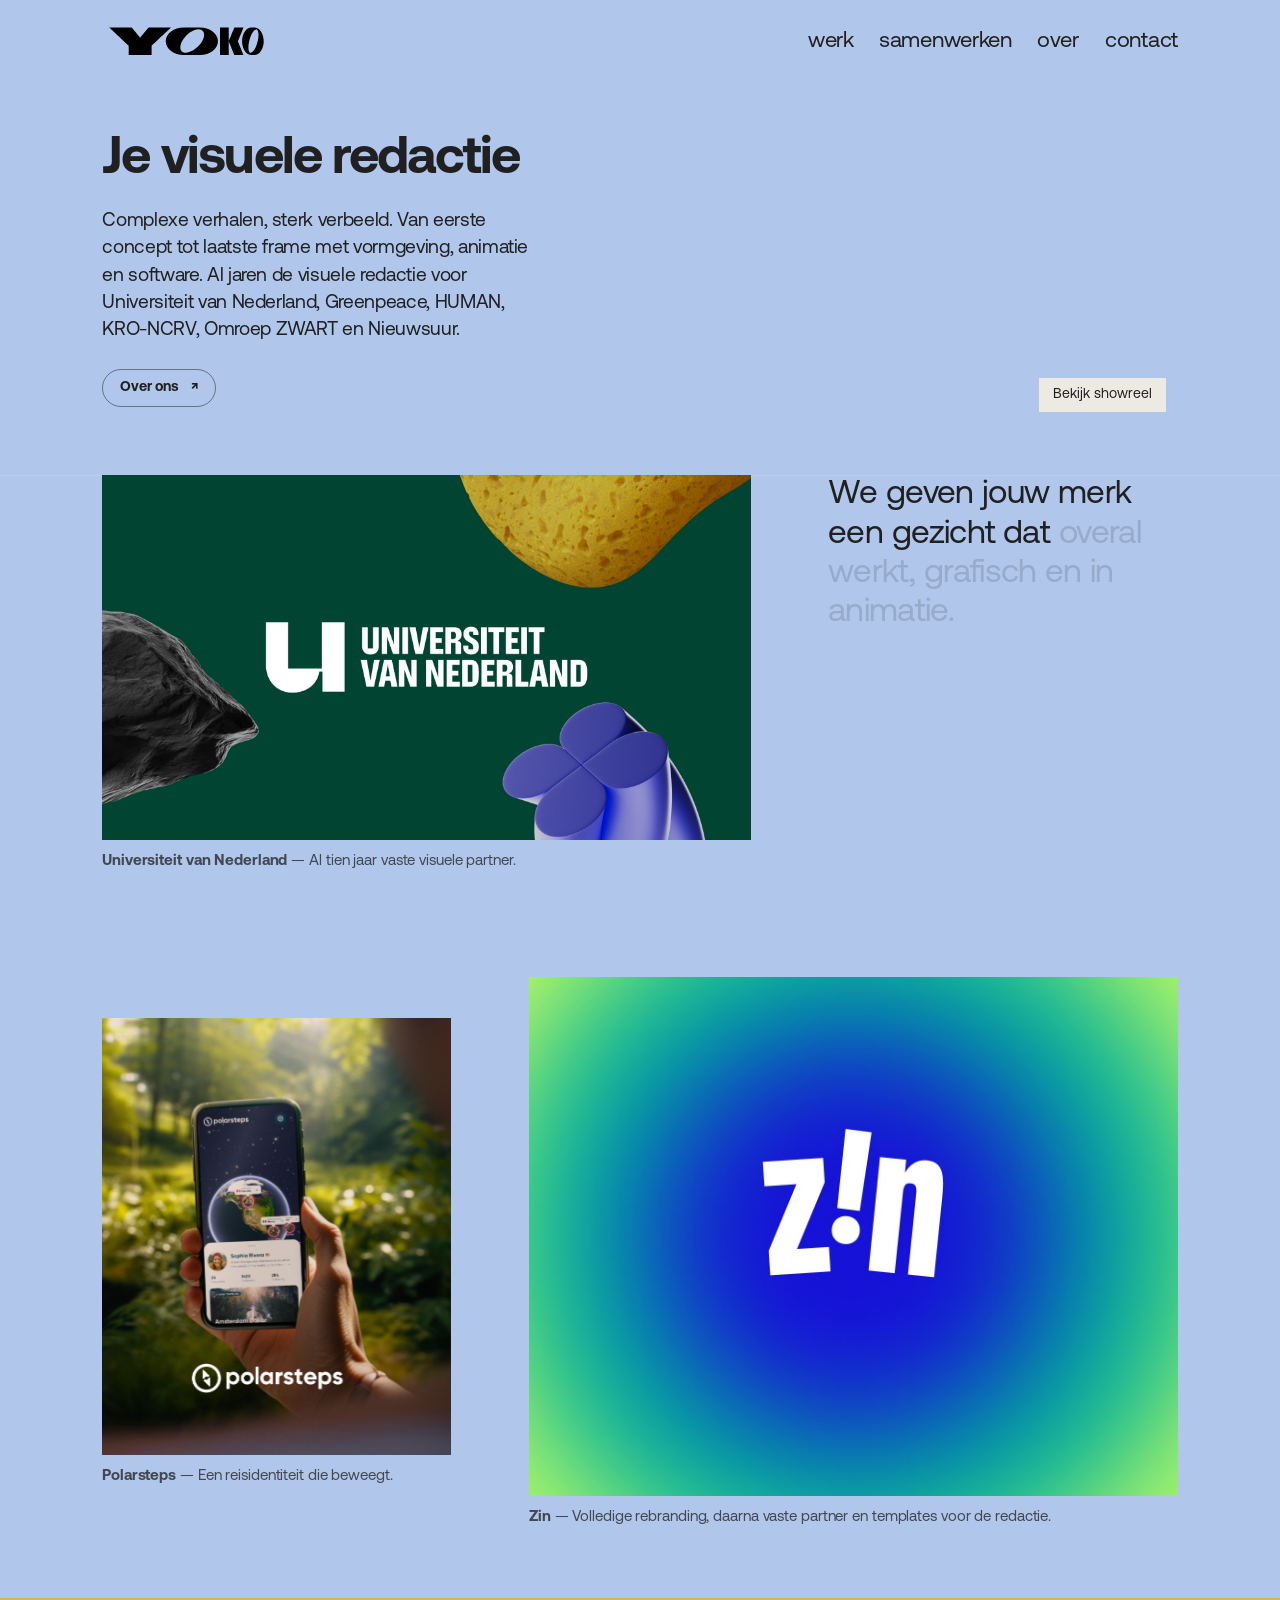
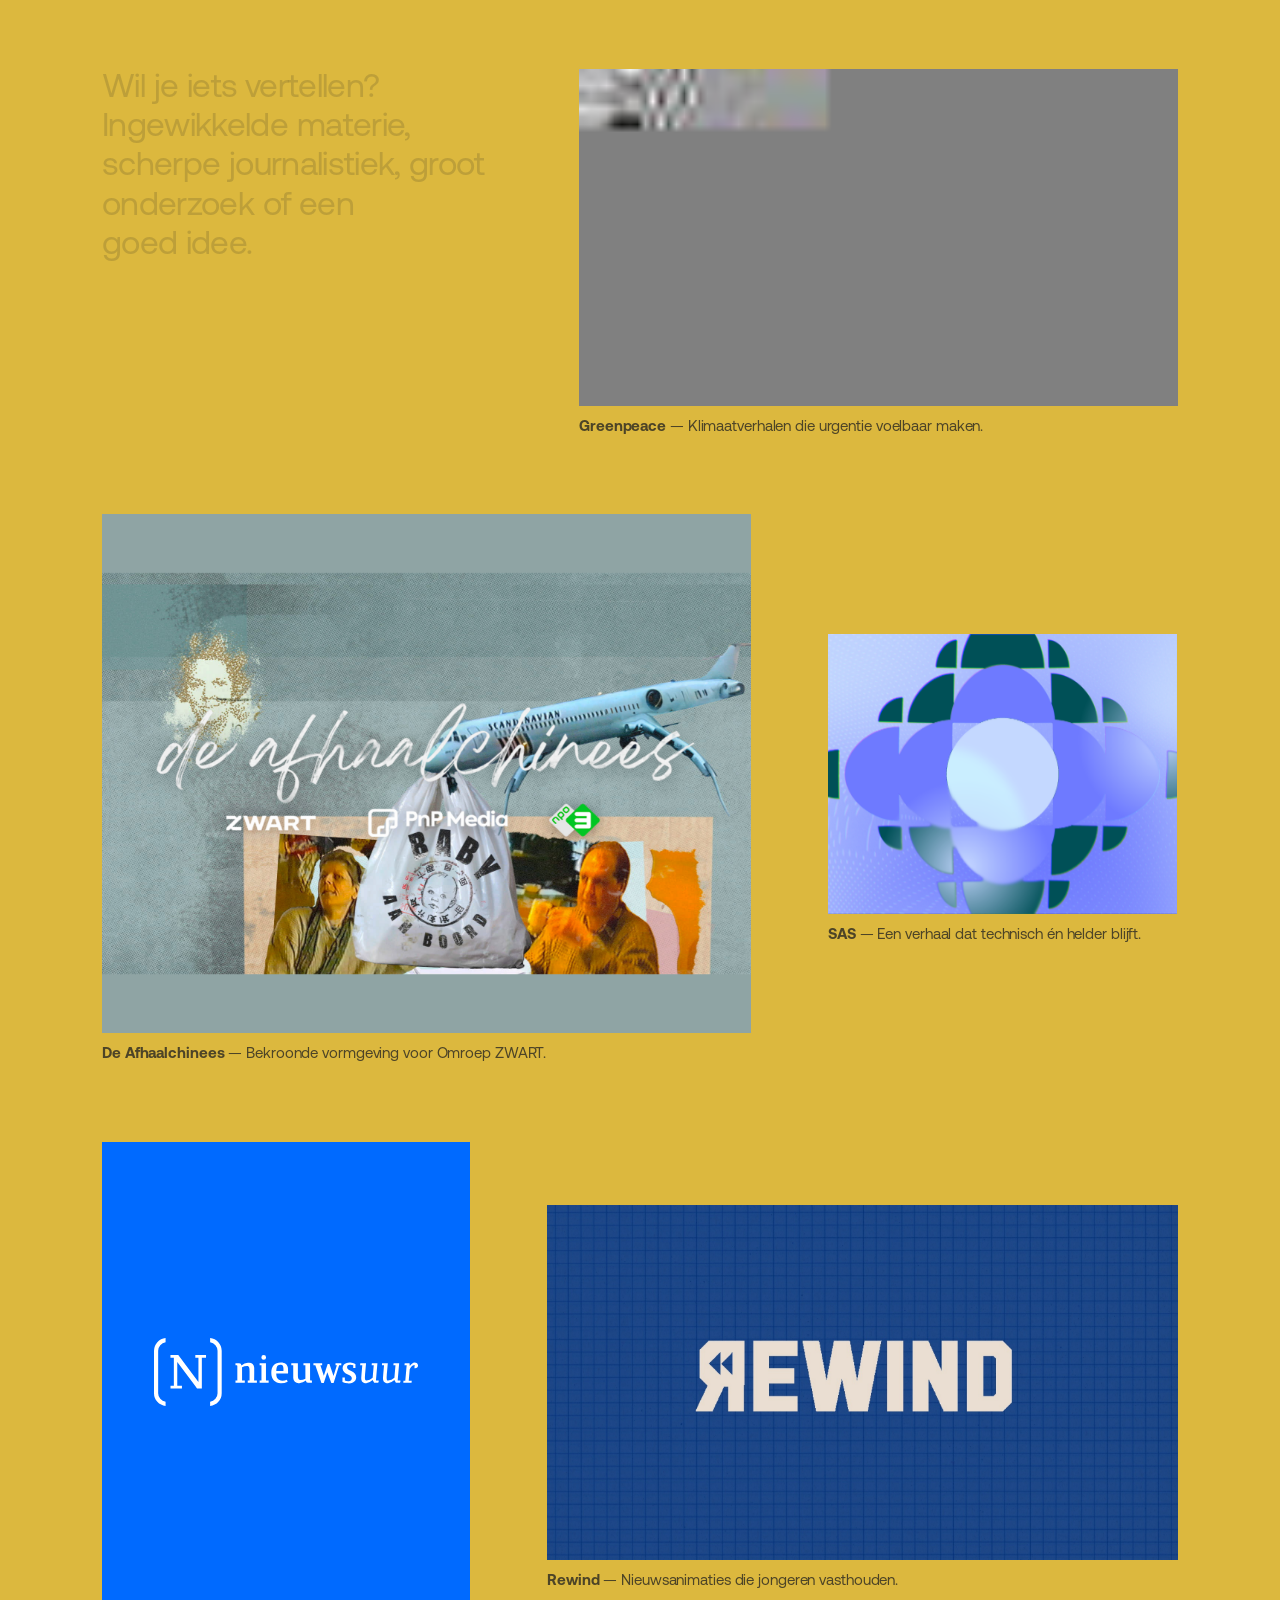
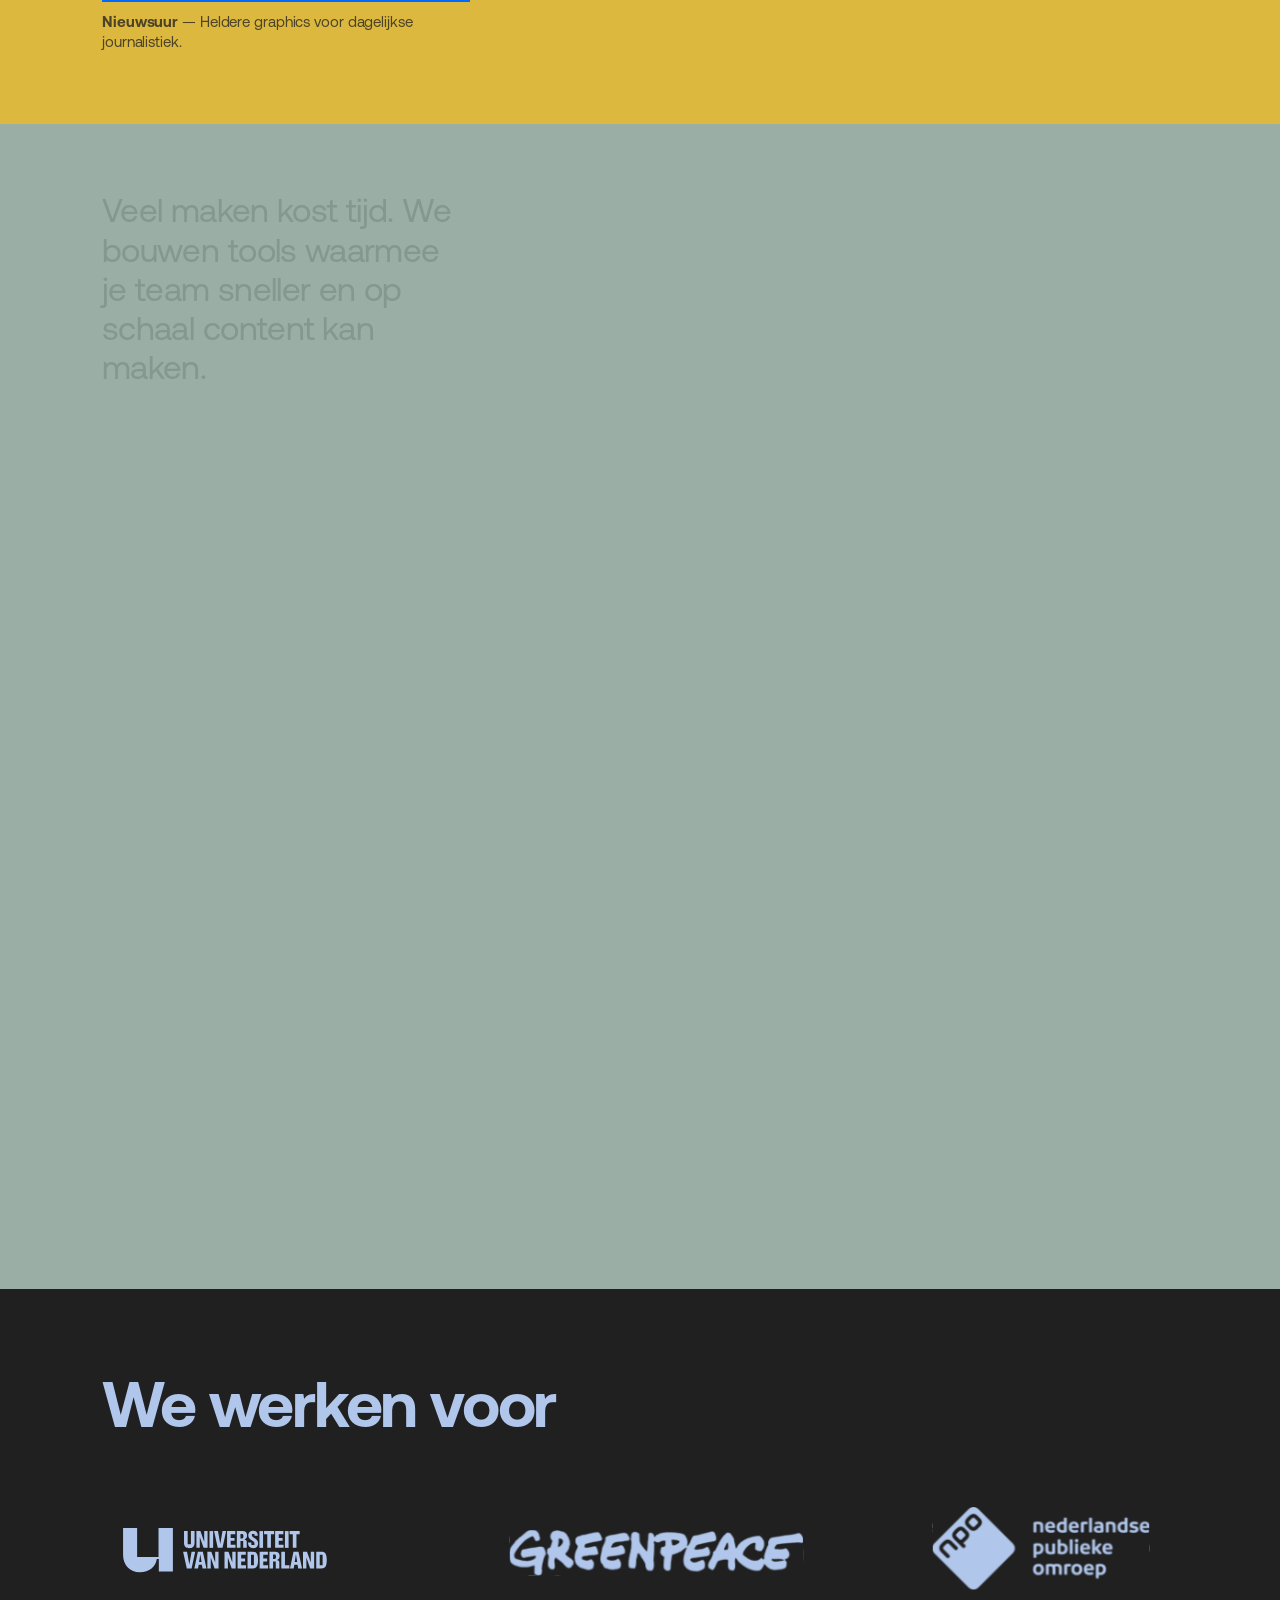
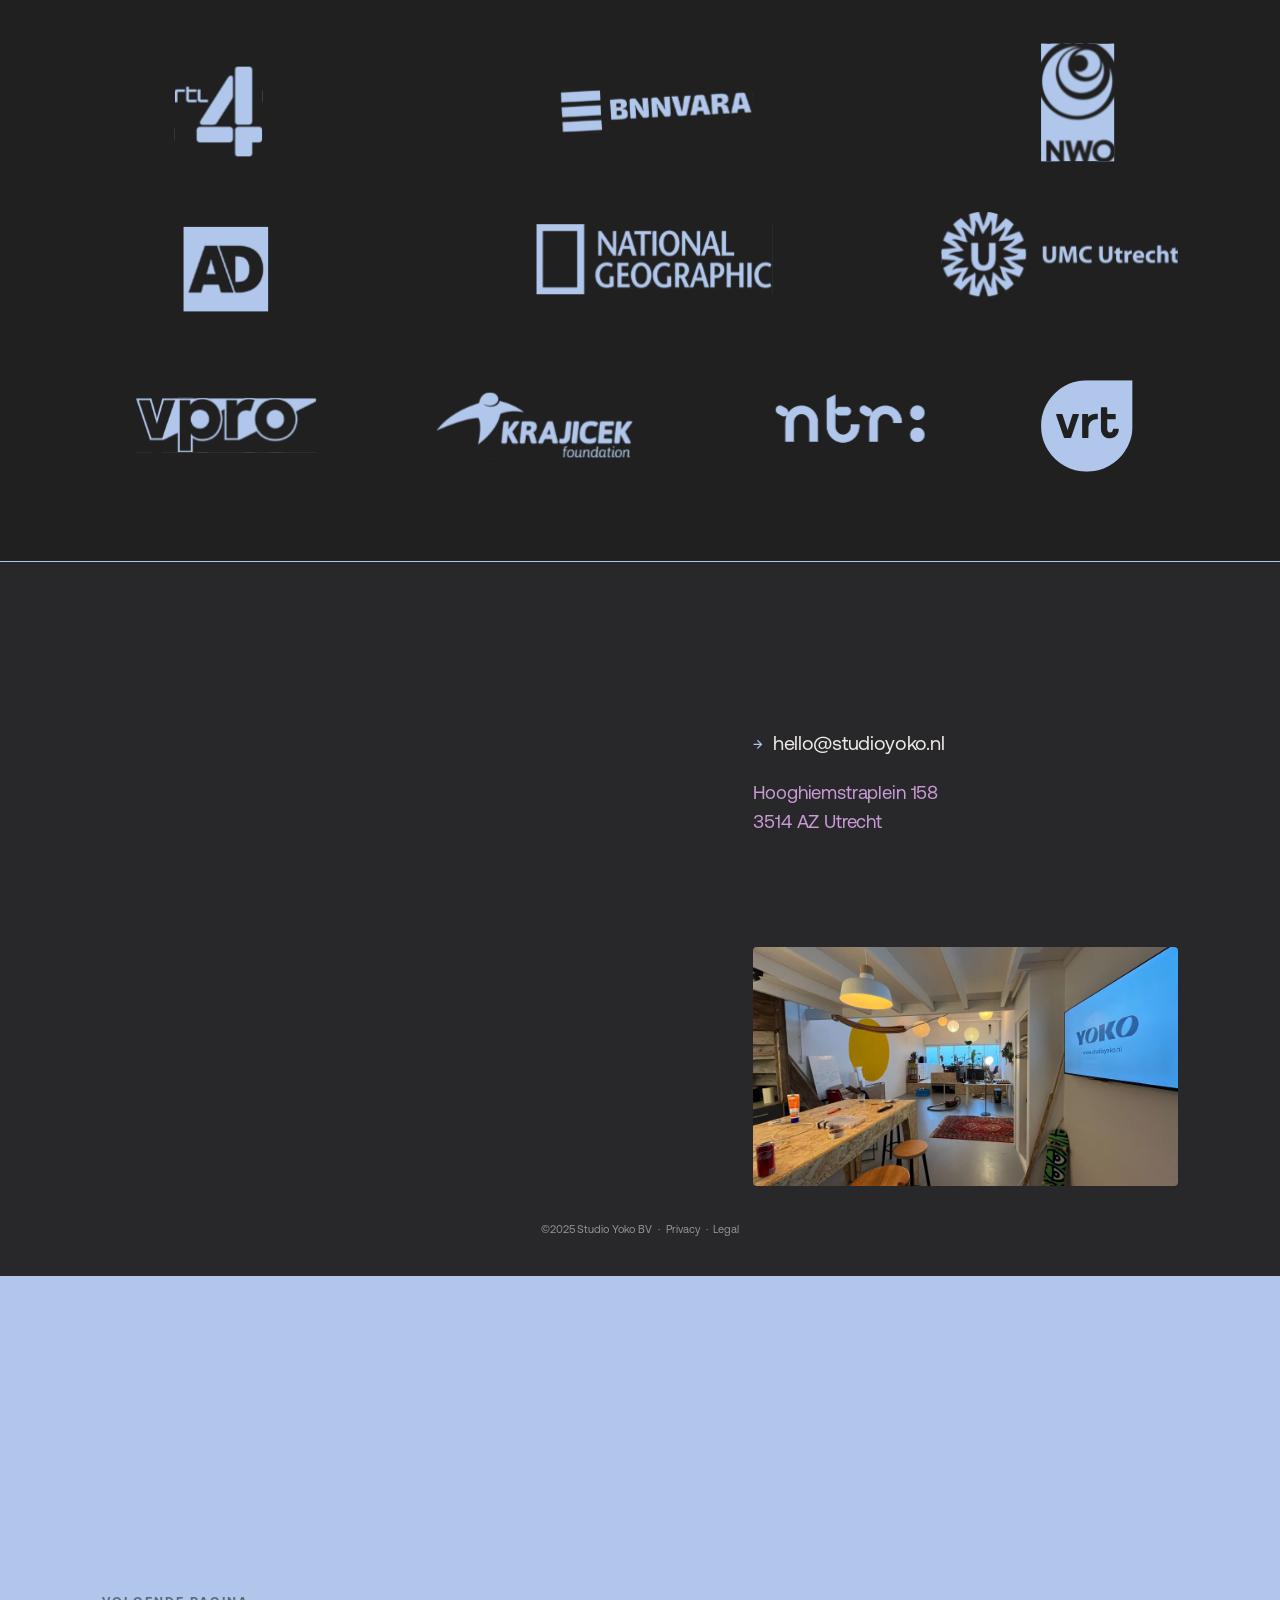
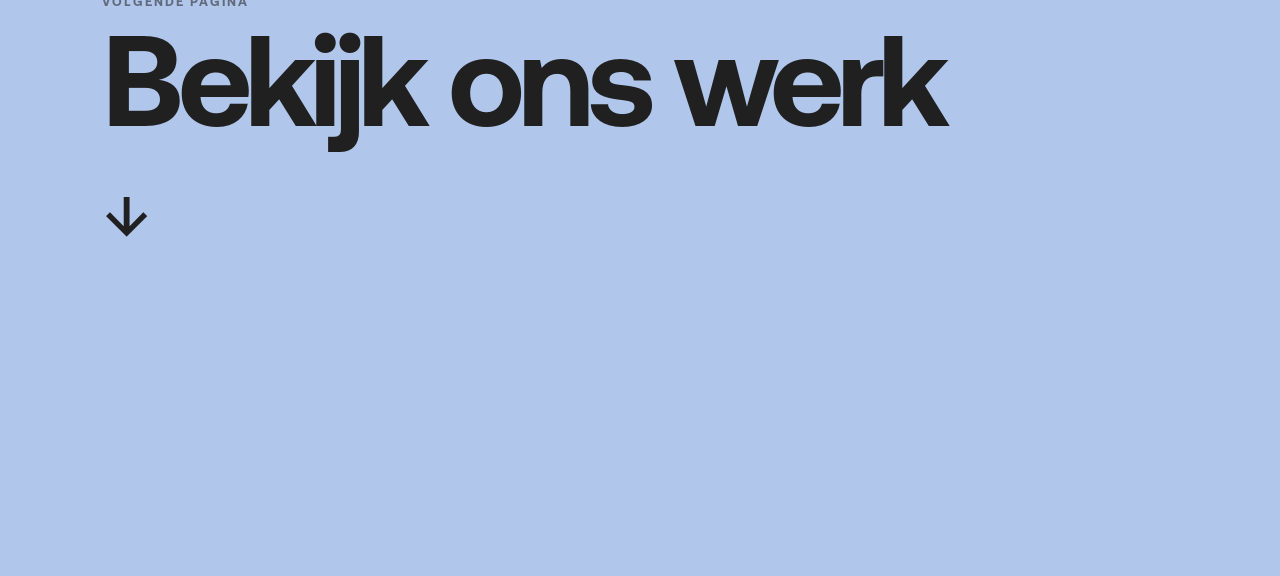
==== index.html @ 185f56a9 "Update Zin homepage caption" ====
<!DOCTYPE html>
<html lang="nl">
<head>
    <meta charset="UTF-8">
    <meta name="viewport" content="width=device-width, initial-scale=1.0">
    <title>Studio Yoko — Animation Studio Amsterdam</title>
    <meta name="description" content="Studio Yoko is een animatiestudio in Amsterdam. We maken uitlegvideo's, tv-programma's, commercials en social media content.">
    <link rel="icon" type="image/svg+xml" href="assets/favicon.svg">
    <link rel="icon" type="image/png" href="assets/favicon.png">
    <link rel="apple-touch-icon" href="assets/apple-touch-icon.png">
    <link rel="stylesheet" href="css/style.css?v=170">
    <link rel="stylesheet" href="css/nav-desktop.css?v=7">
    <style>
        .home-work-intro__body--continuous { max-width: none; }
        .home-work-intro__desktop-line { display: block; }
        .home-top {
            background:
                linear-gradient(rgba(176, 198, 235, var(--page-tint-opacity)), rgba(176, 198, 235, var(--page-tint-opacity))),
                var(--cream);
        }
        @media (min-width: 721px) {
            .home-top {
                display: grid;
                grid-template-columns: minmax(0, .9fr) minmax(440px, 1.1fr);
                grid-template-areas: "copy reel";
                align-items: center;
                gap: clamp(40px, 6vw, 110px);
                padding: clamp(100px, 9vw, 138px) var(--pad-x) clamp(34px, 4vw, 64px);
            }
            .home-top .reel {
                grid-area: reel;
                position: relative;
                top: auto;
                padding: 0;
                background: transparent;
                box-shadow: none;
                clip-path: none;
            }
            .home-top .reel__video { width: 100%; max-height: none; }
            .home-work-intro {
                grid-area: copy;
                grid-template-columns: minmax(0, 1fr);
                align-items: start;
                gap: 0;
                padding: 0;
                background: transparent;
            }
            .home-work-intro__title { font-size: clamp(38px, 4.1vw, 68px); }
            .home-work-intro__body { font-size: clamp(17px, 1.45vw, 24px); line-height: 1.36; }
            .home-work-intro__desktop-line { display: inline; }
            .home-work-intro__cta { margin-top: 24px; }
        }
        .reel__trigger { position:relative; display:block; width:100%; padding:0; border:0; background:transparent; color:inherit; cursor:zoom-in; overflow:hidden; }
        .reel__trigger .reel__video { pointer-events:none; }
        .reel__trigger-label { position:absolute; right:12px; bottom:12px; padding:10px 14px; background:var(--cream); color:var(--dark); font:500 14px/1 var(--font); transition:transform .2s ease, background .2s ease; }
        .reel__trigger:hover .reel__trigger-label,.reel__trigger:focus-visible .reel__trigger-label { transform:translateY(-3px); background:var(--highlight); }
        .reel__trigger:focus-visible { outline:3px solid var(--dark); outline-offset:4px; }
        .home-reel-dialog { width:min(94vw,1500px); max-width:none; max-height:92vh; margin:auto; padding:0; border:0; background:#111; overflow:visible; }
        .home-reel-dialog::backdrop { background:rgba(20,20,20,.9); }
        .home-reel-dialog__video { display:block; width:100%; max-height:88vh; background:#111; }
        .home-reel-dialog__close { position:absolute; z-index:2; top:12px; right:12px; width:46px; height:46px; border:0; border-radius:50%; background:var(--cream); color:var(--dark); font:400 28px/1 var(--font); cursor:pointer; }
        @media (max-width: 720px) {
            .home-top { display: flex; flex-direction: column; }
            .home-top .reel { order: 1; position: relative; top: auto; }
            .home-top .home-work-intro { order: 2; }
            .home-work-intro__desktop-line { display: inline; }
            .home-reel-dialog { width:calc(100vw - 20px); }
            .reel__trigger-label { right:8px; bottom:8px; font-size:13px; }
        }
    </style>
</head>
<body class="page--home">

    <!-- ===== NAVIGATIE ===== -->
    <nav class="nav" id="nav">
        <a href="index.html" class="nav__logo"><div class="nav__logo-ani" id="navLogoAni" role="img" aria-label="Studio Yoko"></div></a>
        <div class="nav__links">
            <a href="work.html">werk</a>
            <a href="samenwerken.html">samenwerken</a>
            <a href="about.html">over</a>
            <a href="#contact">contact</a>
        </div>
        <button class="nav__toggle" id="navToggle" aria-label="Menu" aria-expanded="false"><span></span><span></span><span></span></button>
    </nav>

    <section class="home-top">
        <section class="home-work-intro">
            <div class="home-work-intro__copy">
                <p class="home-work-intro__title">Je visuele redactie</p>
                <p class="home-work-intro__body home-work-intro__body--continuous"><span class="home-work-intro__desktop-line">Complexe verhalen, sterk verbeeld. Van eerste concept tot laatste frame met </span><span class="home-work-intro__desktop-line">vormgeving, animatie en software. Al jaren de visuele redactie voor Universiteit </span><span class="home-work-intro__desktop-line">van Nederland, Greenpeace, HUMAN, KRO-NCRV, Omroep ZWART en Nieuwsuur.</span></p>
            </div>
            <a class="home-work-intro__cta" href="about.html">
                <span>Over ons</span>
                <span class="home-work-intro__cta-arrow" aria-hidden="true">↗</span>
            </a>
        </section>

        <section class="reel">
            <button class="reel__trigger" id="homeReelTrigger" type="button" aria-label="Bekijk de showreel groot en met geluid">
                <video class="reel__video" id="hero-video" autoplay muted loop playsinline preload="auto" poster="assets/videos/showreel-poster.jpg"></video>
                <span class="reel__trigger-label">Bekijk showreel</span>
            </button>
        </section>
    </section>

    <dialog class="home-reel-dialog" id="homeReelDialog" aria-label="Studio Yoko showreel">
        <button class="home-reel-dialog__close" type="button" aria-label="Sluit showreel">×</button>
        <video class="home-reel-dialog__video" controls playsinline preload="metadata" poster="assets/videos/showreel-poster.jpg">
            <source src="assets/videos/showreel.mp4" type="video/mp4">
        </video>
    </dialog>

    <div class="page-flow">

    <!-- ===== HOOFDSTUKKEN MET CASES ===== -->
    <section class="pillars" id="work">

        <!-- 01 Vorm -->
        <div class="ch ch--free">
            <!-- rij 1: tekst + UvNL -->
            <div class="ch__row ch__lead-row ch__lead-row--media-left" style="--cols: 65fr 35fr;">
                <div class="ch__text ch__text--left">
                    <p class="ch__desc js-word-reveal">We geven jouw merk een gezicht dat overal werkt, grafisch en in animatie.</p>
                </div>
                <a class="ch__item js-fade" href="universiteit-van-nederland.html">
                    <div class="ch__media" style="aspect-ratio: 16 / 9;">
                        <video data-lazy-autoplay muted loop playsinline preload="none" poster="assets/cases/universiteit-van-nederland/thumb.jpg">
                            <source data-src="assets/cases/universiteit-van-nederland/UvNL_Billboard%2016x9-site.mp4" type="video/mp4">
                        </video>
                    </div>
                    <span class="ch__client"><strong>Universiteit van Nederland</strong> — Al tien jaar vaste visuele partner.</span>
                </a>
            </div>
            <!-- rij 2: twee wisselende cases -->
            <div class="ch__row ch__random-row" style="--cols: 35fr 65fr;">
                <a class="ch__item js-fade" data-case-id="polarsteps" href="polarsteps.html">
                    <div class="ch__media" style="aspect-ratio: 4 / 5;">
                        <img src="assets/cases/polarsteps/thumb.jpg" alt="Polarsteps">
                    </div>
                    <span class="ch__client"><strong>Polarsteps</strong> — Een reisidentiteit die beweegt.</span>
                </a>
                <a class="ch__item js-fade" data-case-id="zin" href="zin-in-morgen.html">
                    <div class="ch__media">
                        <video data-lazy-autoplay muted loop playsinline preload="none" poster="assets/cases/zin/thumb.jpg">
                            <source data-src="assets/cases/zin/Logo%20zin.mp4" type="video/mp4">
                        </video>
                    </div>
                    <span class="ch__client"><strong>Zin</strong> — Volledige rebranding, daarna vaste partner en templates voor de redactie.</span>
                </a>
            </div>
            <div class="ch__row ch__pool-row" hidden>
                <a class="ch__item" data-case-id="kinderen-voor-kinderen" href="case.html?slug=kinderen-voor-kinderen">
                    <div class="ch__media">
                        <video data-lazy-autoplay muted loop playsinline preload="none" poster="assets/cases/kinderen-voor-kinderen/thumb.jpg">
                            <source data-src="assets/cases/kinderen-voor-kinderen/KvK-LogoLoops.mp4?v=3" type="video/mp4">
                        </video>
                    </div>
                    <span class="ch__client"><strong>Kinderen voor Kinderen</strong> — Een speelse visuele wereld.</span>
                </a>
                <a class="ch__item" data-case-id="zero-density" href="#">
                    <div class="ch__media" style="background:#1B1E26;"></div>
                    <span class="ch__client"><strong>Zero Density</strong> — Merk en motion in één systeem.</span>
                </a>
            </div>
        </div>

        <!-- 02 Verhaal -->
        <div class="ch ch--free">
            <!-- rij 1: Greenpeace + tekst rechts -->
            <div class="ch__row ch__lead-row ch__lead-row--media-right" style="--cols: 40fr 60fr;">
                <a class="ch__item js-fade" href="greenpeace.html">
                    <div class="ch__media" style="aspect-ratio: 16 / 9;">
                        <video data-lazy-autoplay muted loop playsinline preload="none" poster="assets/cases/greenpeace/thumb.jpg">
                            <source data-src="assets/cases/greenpeace/Tippingpoint_header_lq.mp4" type="video/mp4">
                        </video>
                    </div>
                    <span class="ch__client"><strong>Greenpeace</strong> — Klimaatverhalen die urgentie voelbaar maken.</span>
                </a>
                <div class="ch__text ch__text--left">
                    <p class="ch__desc js-word-reveal">Wil je iets vertellen? Ingewikkelde materie, scherpe journalistiek, groot onderzoek of een goed&nbsp;idee.</p>
                </div>
            </div>
            <!-- rij 2: twee wisselende cases -->
            <div class="ch__row ch__random-row" style="--cols: 65fr 35fr;">
                <a class="ch__item js-fade" data-case-id="afhaalchinees" href="afhaalchinees.html">
                    <div class="ch__media ch__media--afhaalchinees">
                        <img src="assets/cases/afhaalchinees-thumb.png" alt="De Afhaalchinees">
                    </div>
                    <span class="ch__client"><strong>De Afhaalchinees</strong> — Bekroonde vormgeving voor Omroep ZWART.</span>
                </a>
                <a class="ch__item js-fade" data-case-id="sas" href="#">
                    <div class="ch__media ch__media--swap">
                        <img src="assets/cases/sas-default.png" alt="SAS">
                        <img class="ch__swap-hover" src="assets/cases/sas-hover.png" alt="" aria-hidden="true">
                    </div>
                    <span class="ch__client"><strong>SAS</strong> — Een verhaal dat technisch én helder blijft.</span>
                </a>
            </div>
            <!-- rij 3: Nieuwsuur (klein, links zoals SAS) + Rewind (groot, rechts zoals Greenpeace) -->
            <div class="ch__row" style="--cols: 35fr 60fr;">
                <a class="ch__item js-fade" data-case-id="nieuwsuur" href="#">
                    <div class="ch__media ch__media--logo" style="background:#006aff; aspect-ratio: 4 / 5;">
                        <img src="assets/cases/nieuwsuur-logo.svg" alt="Nieuwsuur">
                    </div>
                    <span class="ch__client"><strong>Nieuwsuur</strong> — Heldere graphics voor dagelijkse journalistiek.</span>
                </a>
                <a class="ch__item js-fade" data-case-id="rewind" href="rewind.html">
                    <div class="ch__media" style="aspect-ratio: 16 / 9;">
                        <img src="assets/cases/rewind/rewind-hero.jpg" alt="Rewind">
                    </div>
                    <span class="ch__client"><strong>Rewind</strong> — Nieuwsanimaties die jongeren vasthouden.</span>
                </a>
            </div>
            <div class="ch__row ch__pool-row" hidden>
            </div>
        </div>

        <!-- 03 Systeem -->
        <div class="ch ch--free">
            <!-- rij 1: tekst + Planningstool -->
            <div class="ch__row ch__lead-row" style="--cols: 35fr 65fr;">
                <div class="ch__text ch__text--left">
                    <p class="ch__desc js-word-reveal">Veel maken kost tijd. We bouwen tools waarmee je team sneller en op schaal content kan maken.</p>
                </div>
                <a class="ch__item js-fade" href="tools.html">
                    <div class="ch__media" style="background:#1F3A34; aspect-ratio: 16 / 9;"></div>
                    <span class="ch__client"><strong>Planningstool</strong> — Plannen zoals wij echt werken.</span>
                </a>
            </div>
            <!-- rij 2: twee wisselende tools -->
            <div class="ch__row ch__random-row" style="--cols: 65fr 35fr;">
                <a class="ch__item js-fade" data-case-id="titelbalk" href="https://mennoes.github.io/uvnl/uvnl-titelbalk.html" target="_blank" rel="noopener noreferrer">
                    <div class="ch__media" style="background:#3A2E1F;"></div>
                    <span class="ch__client"><strong>Titelbalk generator</strong> — Eén titel, direct ieder formaat.</span>
                </a>
                <a class="ch__item js-fade" data-case-id="knrm" href="tools.html">
                    <div class="ch__media" style="background:#003F8A; aspect-ratio: 4 / 5;"></div>
                    <span class="ch__client"><strong>KNRM Hotspotkaart</strong> — Risicoplekken helder op de kaart.</span>
                </a>
            </div>
            <div class="ch__row ch__pool-row" hidden>
                <a class="ch__item" data-case-id="ai-presentaties" href="tools.html">
                    <div class="ch__media" style="background:#2E2A3F;"></div>
                    <span class="ch__client"><strong>AI-presentaties</strong> — Sneller presenteren in vaste stijl.</span>
                </a>
                <a class="ch__item" data-case-id="editing" href="tools.html">
                    <div class="ch__media" style="background:#2B2B2B;"></div>
                    <span class="ch__client"><strong>Editing tool</strong> — Slimmer monteren met automatisering.</span>
                </a>
            </div>
        </div>

    </section>

    <!-- ===== OPDRACHTGEVERS ===== -->
    <section class="worked-for worked-for--logos js-fade" aria-label="Organisaties waarvoor Studio Yoko werkt">
        <h2 class="worked-for__title">We werken voor</h2>
        <img class="worked-for__logos" src="assets/client-logos.svg" alt="Logo's van organisaties waarvoor Studio Yoko werkt">
        <div class="worked-for__logos-mobile" role="img" aria-label="Logo's van organisaties waarvoor Studio Yoko werkt">
            <svg viewBox="0 0 496 195.5" aria-hidden="true"><image href="assets/client-logos.svg" width="1488" height="782" x="0" y="0"/></svg>
            <svg viewBox="0 0 496 195.5" aria-hidden="true"><image href="assets/client-logos.svg" width="1488" height="782" x="-496" y="0"/></svg>
            <svg viewBox="0 0 496 195.5" aria-hidden="true"><image href="assets/client-logos.svg" width="1488" height="782" x="-992" y="0"/></svg>
            <svg viewBox="0 0 496 195.5" aria-hidden="true"><image href="assets/client-logos.svg" width="1488" height="782" x="0" y="-195.5"/></svg>
            <svg viewBox="0 0 496 195.5" aria-hidden="true"><image href="assets/client-logos.svg" width="1488" height="782" x="-496" y="-195.5"/></svg>
            <svg viewBox="0 0 496 195.5" aria-hidden="true"><image href="assets/client-logos.svg" width="1488" height="782" x="-992" y="-195.5"/></svg>
            <svg viewBox="0 0 496 195.5" aria-hidden="true"><image href="assets/client-logos.svg" width="1488" height="782" x="0" y="-391"/></svg>
            <svg viewBox="0 0 496 195.5" aria-hidden="true"><image href="assets/client-logos.svg" width="1488" height="782" x="-496" y="-391"/></svg>
            <svg viewBox="0 0 496 195.5" aria-hidden="true"><image href="assets/client-logos.svg" width="1488" height="782" x="-992" y="-391"/></svg>
            <svg viewBox="0 0 496 195.5" aria-hidden="true"><image href="assets/client-logos.svg" width="1488" height="782" x="0" y="-586.5"/></svg>
            <svg viewBox="0 0 496 195.5" aria-hidden="true"><image href="assets/client-logos.svg" width="1488" height="782" x="-496" y="-586.5"/></svg>
            <svg viewBox="0 0 496 195.5" aria-hidden="true"><image href="assets/client-logos.svg" width="1488" height="782" x="-992" y="-586.5"/></svg>
        </div>
    </section>

    <!-- ===== FOOTER: MEET THE TEAM + LET'S TALK ===== -->
    <footer class="footer" id="contact">
        <svg class="footer__ok" aria-hidden="true" viewBox="0 0 600 600" xmlns="http://www.w3.org/2000/svg">
            <circle cx="300" cy="300" r="300" fill="#2C272C"/>
            <path d="M281.479 101.464C289.079 101.464 295.908 105.402 300.534 112.716C312.429 131.282 320.69 151.423 325.426 173.139C325.757 174.601 326.087 175.952 327.409 177.527C329.391 169.763 331.264 162.112 333.356 154.348C334.127 151.31 334.898 148.047 336.33 145.234C339.855 138.37 346.684 134.545 353.733 134.545C356.156 134.545 358.579 134.995 360.892 135.895C370.805 139.833 375.871 149.96 373.118 160.874C366.84 185.853 360.451 210.832 354.063 235.924L442.067 415.842C448.786 431.144 437.992 448.36 421.581 448.585L335.119 449.26C335.009 449.26 335.009 449.26 334.898 449.26C334.458 449.26 334.127 449.26 333.797 449.26C325.536 448.81 318.267 443.409 314.852 435.645L298.551 398.739L298.992 397.276C291.833 404.59 283.242 410.328 273.219 414.266C258.019 420.23 243.37 423.268 229.162 423.268C204.269 423.268 181.029 413.704 159.992 393.338C152.282 385.799 145.784 376.235 140.937 366.446C132.456 349.231 126.289 331.003 127.39 311.199C127.61 306.698 128.161 301.973 129.703 297.697C132.456 290.046 139.506 285.432 147.105 285.432C148.097 285.432 149.088 285.545 150.189 285.657C159.331 287.12 165.83 294.096 166.491 303.548L166.711 302.985C166.931 308.499 167.702 314.237 169.024 320.088C174.751 345.967 189.4 364.983 202.727 364.983C203.829 364.983 204.82 364.871 205.811 364.646C219.91 361.383 226.298 336.066 220.02 308.161C214.292 282.282 199.643 263.266 186.316 263.266C185.215 263.266 184.223 263.379 183.232 263.604C177.945 264.841 170.566 270.805 167.702 277.331C165.389 278.344 162.856 279.019 160.212 279.019C159.111 279.019 157.899 278.906 156.688 278.681C142.479 275.531 139.726 257.753 148.868 246.051C164.178 226.585 184.334 217.359 208.675 217.246C208.785 217.246 208.785 217.246 208.895 217.246C220.681 217.246 231.695 220.622 243.48 225.797C238.854 212.858 233.237 201.718 225.527 192.042C219.469 184.503 212.861 177.864 206.472 171.001C200.194 164.362 197.991 154.573 201.185 146.472C204.71 137.695 212.53 132.069 221.672 132.069C221.672 132.069 221.672 132.069 221.782 132.069C227.84 132.069 233.017 134.32 237.532 138.483C256.807 156.261 271.677 177.189 281.81 201.606C282.471 203.181 283.131 204.644 284.563 206.107C284.563 204.756 284.453 203.406 284.453 202.056C282.911 178.54 275.642 157.049 263.085 137.245C254.164 123.293 261.213 105.29 276.743 101.914C278.395 101.577 279.937 101.464 281.479 101.464Z" fill="#DCB83E"/>
        </svg>
        <div class="footer__cols">
            <section class="footer__team js-fade" id="studio">
                <p class="footer__label">Studio</p>
                <h2 class="footer__title">Maak kennis met het team.</h2>
                <div class="footer__photos">
                    <img src="assets/about-01.jpg" alt="Studio Yoko team" class="footer__photo">
                    <img src="assets/about-02.jpg" alt="Studio Yoko team" class="footer__photo">
                </div>
                <a href="about.html" class="cta-link footer__cta"><span class="cta-arrow">→</span> Over ons</a>
            </section>
            <section class="footer__contact footer__contact--direct">
                <p class="footer__label">Contact</p>
                <h2 class="footer__title">Contact us.</h2>
                <div class="footer__info">
                    <a href="mailto:hello@studioyoko.nl" class="cta-link footer__email">
                        <span class="cta-arrow">→</span> hello@studioyoko.nl
                    </a>
                    <address class="footer__address">
                        Hooghiemstraplein 158<br>
                        3514 AZ Utrecht
                    </address>
                </div>
                <img src="assets/about-03.jpg" alt="De studio van Studio Yoko in Utrecht" class="footer__contact-photo">
            </section>
        </div>
        <p class="footer__legal">©2025 Studio Yoko BV&nbsp;&nbsp;·&nbsp;&nbsp;Privacy&nbsp;&nbsp;·&nbsp;&nbsp;Legal</p>
    </footer>

    <a class="page-handoff" href="work.html" data-scroll-next="work.html" aria-label="Ga verder naar werk">
        <span class="page-handoff__eyebrow">Volgende pagina</span>
        <span class="page-handoff__title">Bekijk ons werk</span>
        <span class="page-handoff__arrow" aria-hidden="true">↓</span>
    </a>

    </div><!-- /.page-flow -->

    <script src="data/cases.js?v=6"></script>
    <script>window.YOKO_CONFIG = { mode: 'homepage', maxItems: 12 };</script>
    <script src="js/lottie.min.js?v=1"></script>
    <script src="js/main.js?v=51"></script>
    <script>
        (() => {
            const trigger = document.querySelector('#homeReelTrigger');
            const dialog = document.querySelector('#homeReelDialog');
            const video = dialog?.querySelector('video');
            const close = dialog?.querySelector('.home-reel-dialog__close');
            const openReel = () => {
                if (!dialog || !video) return;
                dialog.showModal();
                video.muted = false;
                video.currentTime = 0;
                video.play().catch(() => {});
            };
            const closeReel = () => dialog?.close();
            trigger?.addEventListener('click', openReel);
            close?.addEventListener('click', closeReel);
            dialog?.addEventListener('click', event => { if (event.target === dialog) closeReel(); });
            dialog?.addEventListener('close', () => { video?.pause(); });
        })();
    </script>
</body>
</html>
---- css/style.css ----
@import url('nav-desktop.css?v=6');

/* ============================================================
   STUDIO YOKO — Stylesheet
   ============================================================
   FONT: Zet Aeonik-bestanden in assets/fonts/ en uncomment
   de @font-face regels hieronder. DM Sans is de fallback.
   ============================================================ */

@font-face {
    font-family: 'Aeonik';
    src: url('../assets/fonts/Aeonik-Regular.otf') format('opentype');
    font-weight: 400; font-style: normal; font-display: swap;
}
@font-face {
    font-family: 'Aeonik';
    src: url('../assets/fonts/Aeonik-Bold.otf') format('opentype');
    font-weight: 700; font-style: normal; font-display: swap;
}
/* ===== TOKENS ===== */
:root {
    --gray:   #b6b7bb;
    --dark:   #202020;
    --cream:  #edeae4;
    --dot:    #d6d2ca;
    --accent: #B0C6EB;
    --highlight: #DCB83E;
    --page-tint-opacity: 1;
    --verhaal-tint-opacity: 0;
    --systeem-tint-opacity: 0;
    --font:   'Aeonik', 'DM Sans', sans-serif;
    --font-display: 'Aeonik', var(--font);
    --type-section-title: clamp(24px, 3vw, 42px);
    --type-body: clamp(16px, 1.4vw, 21px);

    --content-max: 1920px;
    --pad-x-base: clamp(32px, 8vw, 160px);
    --pad-x-wide-base: clamp(48px, 12vw, 240px);
    --pad-x: max(var(--pad-x-base), calc((100vw - var(--content-max)) / 2 + var(--pad-x-base)));
    --pad-x-wide: max(var(--pad-x-wide-base), calc((100vw - var(--content-max)) / 2 + var(--pad-x-wide-base)));
    --grid-gap: 5px;
    --nav-pad: clamp(20px, 3vw, 40px);
}

/* ===== RESET ===== */
*, *::before, *::after { box-sizing: border-box; margin: 0; padding: 0; }
html { scroll-behavior: smooth; }
body {
    font-family: var(--font);
    background: var(--cream);
    color: var(--dark);
    overflow-x: hidden;
    overscroll-behavior-y: none;
    cursor: url('../assets/cursor-default.svg?v=3') 3 2, auto;
    -webkit-font-smoothing: antialiased;
    -moz-osx-font-smoothing: grayscale;
    width: 100%;
    position: relative;
    z-index: 0;
}
a, button, [role="button"], .work-item, .pillars__case-card, .filter-btn, .footer__photo {
    cursor: pointer;
}
::selection { background: var(--highlight); color: var(--dark); }
::-moz-selection { background: var(--highlight); color: var(--dark); }
img, video { display: block; max-width: 100%; }
address { font-style: normal; }
a { color: inherit; }
h1,
h2,
.home-work-intro__title,
.reel-sub__body--dark,
.studio__headline,
.ch__desc,
.page-handoff__title {
    font-family: var(--font-display);
    font-weight: 700;
}

/* ===== CTA LINK ===== */
.cta-link {
    display: inline-flex;
    align-items: center;
    gap: 10px;
    font-family: var(--font);
    font-size: clamp(15px, 1.2vw, 18px);
    font-weight: 500;
    letter-spacing: -0.3px;
    line-height: 1;
    color: var(--dark);
    text-decoration: none;
    white-space: nowrap;
    transition: opacity 0.2s ease;
}
.cta-link:hover { opacity: 0.55; }
.cta-arrow {
    display: inline-block;
    font-size: 0.85em;
    color: var(--accent);
    transition: transform 0.2s ease;
}
.cta-link:hover .cta-arrow { transform: translate(3px, -1px); }

/* =====================================================
   NAVIGATIE
   ===================================================== */
.nav {
    --nav-fade: 0;
    position: fixed;
    top: 0;
    left: 0;
    transform: none;
    width: 100%;
    z-index: 1000;
    padding: clamp(18px, 2vw, 28px) var(--pad-x);
    display: grid;
    grid-template-columns: auto 1fr auto;
    align-items: center;
    gap: clamp(20px, 3vw, 56px);
    background: transparent;
    border-bottom: none;
    transition: background 0.1s ease;
}
.nav__logo {
    grid-column: 1;
    display: block;
    flex-shrink: 0;
    text-decoration: none;
    transform-origin: left center;
    transition: transform 0.35s ease;
}
.nav__logo img {
    height: clamp(24px, 2.4vw, 38px);
    width: auto;
    filter: brightness(0);
    display: block;
}
/* Lottie-logo linksboven — zelfde hoogte/kleurbehandeling als het statische logo */
.nav__logo-ani {
    height: clamp(24px, 2.4vw, 38px);
    width: clamp(131px, 13.1vw, 207px);
    overflow: hidden;
    display: block;
    filter: brightness(0);
}
.nav__logo-ani svg { display: block; width: 100% !important; height: 100% !important; }
.nav__logo:hover .nav__logo-ani {
    filter: invert(78%) sepia(45%) saturate(814%) hue-rotate(5deg) brightness(90%) contrast(88%);
}
.nav--dark .nav__logo-ani { filter: brightness(0) invert(1); }
.nav--dark.is-past-hero .nav__logo-ani { filter: brightness(0); }
/* Logo faded uit bij scrollen (mobiel + desktop) */
.nav.is-collapsed .nav__logo {
    transform: scale(0.82);
}
.nav__description {
    max-width: 900px;
    opacity: var(--nav-fade);
    transition: opacity 0.1s ease;
}
.nav__headline {
    font-size: clamp(18px, 1.5vw, 26px);
    font-weight: 500;
    font-style: normal;
    line-height: 1;
    letter-spacing: -0.4px;
    color: var(--dark);
    justify-self: start;
    margin: 0 0 0 clamp(16px, 1.8vw, 28px);
    align-self: center;
    transition: opacity 0.35s ease;
}
.nav__headline--tagline {
    grid-column: 2;
    position: static;
    transform: none;
    justify-self: center;
    margin: 0;
    text-align: center;
    font-size: clamp(28px, 2.6vw, 50px);
    font-weight: 700;
    line-height: 1;
    letter-spacing: -0.045em;
    white-space: nowrap;
}
.nav--dark .nav__headline { color: var(--cream); }
/* Mee faden met de rest van de header bij scrollen */
.nav.is-collapsed .nav__headline { opacity: 0; pointer-events: none; }
.nav__links { grid-column: 3; display: flex; justify-self: end; gap: clamp(16px, 1.8vw, 28px); }
.nav__links a {
    font-family: var(--font);
    font-size: clamp(24px, 2vw, 34px);
    font-weight: 500;
    letter-spacing: -0.3px;
    color: var(--dark);
    text-decoration: none;
    opacity: 0.85;
    transition: opacity 0.15s ease;
    white-space: nowrap;
}
.nav__links a:hover { opacity: 1; }
.nav__links a.nav__link--active {
    opacity: 1 !important;
    font-weight: 700;
    text-decoration: underline;
    text-underline-offset: 4px;
    text-decoration-thickness: 2px;
}

/* Nav varianten — alleen tekstkleur flippen, balk blijft blauw */
.nav--dark {
    border-bottom-color: transparent;
}
.nav--dark .nav__logo img { filter: brightness(0) invert(1); }
.nav--dark .nav__description { color: rgba(237,234,228,0.5); }
.nav--dark .nav__links a { color: var(--cream); opacity: 0.7; }
.nav--dark .nav__links a:hover { opacity: 1; }

/* Voorbij de hero: donkere balk weg, nav transparant + donkere tekst */
.nav--dark.is-past-hero { background: transparent; }
.nav--dark.is-past-hero .nav__logo img { filter: brightness(0); }
.nav--dark.is-past-hero .nav__links a { color: var(--dark); }

/* Hamburger-knop — absoluut rechtsboven zodat 'ie het grid niet verstoort */
.nav__toggle {
    position: absolute;
    right: var(--pad-x);
    top: 50%;
    width: 44px; height: 44px;
    border: 0;
    background: transparent;
    cursor: pointer;
    padding: 10px;
    z-index: 1002;
    opacity: 0;
    transform: translateY(-50%) scale(0.8);
    transition: opacity 0.3s ease, transform 0.3s ease;
    pointer-events: none;
}
.nav__toggle span {
    display: block;
    width: 100%; height: 2px;
    background: var(--dark);
    border-radius: 2px;
    transition: transform 0.3s ease, opacity 0.2s ease;
}
.nav__toggle span + span { margin-top: 6px; }
.nav--dark .nav__toggle span { background: var(--cream); }
.nav--dark.is-past-hero .nav__toggle span { background: var(--dark); }

/* Menupaneel (fullscreen) — geldt op alle schermbreedtes zodra open */
.nav__links {
    transition: opacity 0.3s ease, transform 0.3s ease;
}
.nav.is-open .nav__links {
    position: fixed;
    inset: 0;
    display: flex;
    flex-direction: column;
    justify-content: center;
    align-items: center;
    gap: clamp(24px, 4vh, 40px);
    background: var(--cream);
    z-index: 1001;
}
.nav.is-open .nav__links a {
    font-size: clamp(28px, 6vw, 56px);
    opacity: 1;
    color: var(--dark);
}
/* Kruis-animatie */
.nav.is-open .nav__toggle span:nth-child(1) { transform: translateY(8px) rotate(45deg); }
.nav.is-open .nav__toggle span:nth-child(2) { opacity: 0; }
.nav.is-open .nav__toggle span:nth-child(3) { transform: translateY(-8px) rotate(-45deg); }
.nav.is-open .nav__toggle span { background: var(--dark); }
.nav.is-open .nav__toggle { opacity: 1; transform: translateY(-50%) scale(1); pointer-events: auto; }

/* Bij scrollen: inline links faden weg, menu-icoon fadet in */
.nav.is-collapsed .nav__links {
    opacity: 0;
    transform: translateY(-6px);
    pointer-events: none;
}
.nav.is-collapsed .nav__toggle {
    opacity: 1;
    transform: translateY(-50%) scale(1);
    pointer-events: auto;
}
.nav.is-collapsed {
    background: transparent;
    box-shadow: none;
    backdrop-filter: none;
    -webkit-backdrop-filter: none;
}
/* Open menu wint altijd van de collapse-fade */
.nav.is-open .nav__links {
    opacity: 1;
    transform: none;
    pointer-events: auto;
}

@media (max-width: 720px) {
    .nav {
        grid-template-columns: 1fr;
        padding: 16px var(--pad-x);
        align-items: center;
    }
    .nav__headline { display: none; }
    .nav__logo img { height: clamp(26px, 6.5vw, 38px); }
    /* Op mobiel altijd het icoon */
    .nav__toggle { opacity: 1; transform: translateY(-50%) scale(1); pointer-events: auto; }
    /* Inline links verborgen tenzij menu open */
    .nav__links { display: none; }
    .nav.is-open .nav__links {
        display: flex !important;
        position: fixed !important;
        inset: 0 !important;
        width: 100vw !important;
        height: 100dvh !important;
        min-height: 100svh;
        justify-self: stretch;
        justify-content: flex-start !important;
        align-items: stretch !important;
        padding: clamp(96px, 15vh, 128px) max(24px, var(--pad-x)) 40px !important;
        gap: 6px !important;
        overflow-y: auto;
        overscroll-behavior: contain;
        pointer-events: auto !important;
        background: var(--cream) !important;
    }
    .nav.is-open .nav__links a {
        display: flex;
        align-items: center;
        width: 100% !important;
        min-height: 58px;
        padding: 10px 0 !important;
        color: var(--dark) !important;
        font-size: clamp(34px, 10vw, 48px) !important;
        font-weight: 400 !important;
        line-height: 1 !important;
        letter-spacing: -0.035em;
        opacity: 1;
        pointer-events: auto;
        touch-action: manipulation;
    }
    .nav.is-open .nav__logo {
        position: relative;
        z-index: 1002;
        transform: none;
    }
    .nav.is-open .nav__logo-ani { filter: brightness(0); }
    .nav.is-open .nav__toggle span { background: var(--dark); }
}

/* =====================================================
   INTRO TEKST (boven reel)
   ===================================================== */
.site-intro { display: none; }

/* =====================================================
   SHOWREEL
   ===================================================== */
.reel {
    padding: clamp(72px, 9vw, 110px) var(--pad-x) 0;   /* zelfde breedte als de tabellen eronder */
    background: var(--cream);
    line-height: 0;
    position: relative;
    z-index: 0;
}
.page-flow {
    position: relative;
    z-index: 1;
    background: var(--cream);
}
.page--home .reel,
.page--home .page-flow {
    background:
        linear-gradient(
            rgba(176, 198, 235, var(--page-tint-opacity)),
            rgba(176, 198, 235, var(--page-tint-opacity))
        ),
        var(--cream);
    box-shadow: 0 0 0 100vmax rgba(176, 198, 235, var(--page-tint-opacity));
    clip-path: inset(0 -100vmax);
}
.reel__video {
    width: 100%;
    aspect-ratio: 16 / 9;                    /* zoveel mogelijk 16:9 */
    height: auto;
    max-height: 82svh;
    object-fit: cover;
    display: block;
    background: #111;
    border-radius: 0;
    opacity: 0;
    transition: opacity 1.4s ease;
}
@media (max-width: 640px) {
    .reel { padding-top: clamp(64px, 16vw, 88px); }
    .reel__video { max-height: 62svh; }
}
.reel__video.is-playing { opacity: 1; }

/* =====================================================
   REEL SUBTEKST (direct onder video)
   ===================================================== */
.reel-sub {
    background: transparent;
    padding: clamp(48px, 7vw, 96px) var(--pad-x);
    display: grid;
    grid-template-columns: 1fr 1fr;
    gap: clamp(56px, 9vw, 140px);
    align-items: start;
}
.reel-sub__left { display: flex; flex-direction: column; gap: clamp(20px, 2.5vw, 32px); }
.reel-sub__right { padding-top: 6px; }
.reel-sub--single {
    display: block;
    padding-top: clamp(40px, 5vw, 72px);
    padding-bottom: clamp(40px, 5vw, 72px);
}
.reel-sub--single {
    padding-top: clamp(56px, 8vw, 120px);
}
.reel-sub--single .reel-sub__body--dark {
    font-size: clamp(17px, 1.7vw, 26px);
    font-weight: 500;
    line-height: 1.3;
    letter-spacing: -0.4px;
    color: var(--dark);
    max-width: 30ch;
}
.reel-sub--center {
    text-align: center;
    transform: scale(var(--intro-scale, 1));
    transform-origin: top center;
    will-change: transform;
}
.reel-sub--center .reel-sub__body--dark {
    max-width: 26ch;
    margin: 0 auto;
    line-height: var(--intro-lh, 1.3);
}
.reel-sub__sub {
    font-size: clamp(16px, 1.6vw, 24px);
    font-style: italic;
    font-weight: 500;
    color: var(--dark);
    opacity: 0.7;
    margin-top: 14px;
}
.reel-sub__meta {
    font-size: clamp(14px, 1.1vw, 17px);
    line-height: 1.5;
    color: rgba(32,32,32,0.6);
    max-width: 60ch;
    margin: 20px auto 0;
}
.reel-sub__tags--center {
    justify-content: center;
    margin-top: 22px;
}

/* ===== Intro: tekst links (op kolom-lijn) + speelse foto-collage rechts ===== */
.reel-sub--intro {
    grid-template-columns: minmax(0, 1fr) minmax(0, 1fr);
    gap: clamp(32px, 3vw, 56px);
    align-items: center;
    text-align: left;
    padding-inline: var(--pad-x);
    padding-top: clamp(48px, 6vw, 96px);
    padding-bottom: clamp(48px, 6vw, 96px);
}
.reel-sub--intro .reel-sub__left {
    gap: clamp(12px, 1.2vw, 18px);
}
.reel-sub--intro .reel-sub__body--dark {
    font-size: clamp(40px, 3.6vw, 68px);
    font-weight: 700;
    line-height: 0.94;
    letter-spacing: clamp(-3.5px, -0.22vw, -1.5px);
    color: var(--dark);
    max-width: none;
    margin: 0;
    white-space: nowrap;
}
.reel-sub__intro-text {
    margin-top: 0;
    max-width: 58ch;
}
.reel-sub__intro-text p {
    font-size: clamp(17px, 1.3vw, 21px);
    font-weight: 400;
    line-height: 1.45;
    color: rgba(32,32,32,0.62);
    margin: 0;
}
.reel-sub__intro-text p + p { margin-top: 0.75em; }
.reel-sub--intro .reel-sub__sub { margin-top: 4px; }
.reel-sub--intro .reel-sub__meta { margin: 8px 0 0; max-width: 46ch; }
.reel-sub--intro .reel-sub__tags { margin-top: 10px; }

.intro-collage {
    position: relative;
    width: 100%;
}
.intro-collage {
    position: relative;
    width: 100%;
    margin-left: auto;
    aspect-ratio: 16 / 10;
}
/* Slideshow: gestapelde foto's die om de paar seconden crossfaden */
.intro-collage__bg {
    position: absolute;
    inset: 0;
    width: 100%;
    height: 100%;
    object-fit: cover;
    border-radius: 0;
    display: block;
    opacity: 0;
    transition: opacity 1s ease;
}
.intro-collage__bg--saturated { filter: saturate(1.4) brightness(1.08); }
.intro-collage__bg.is-active { opacity: 1; }
@media (max-width: 720px) {
    .reel-sub--intro {
        grid-template-columns: 1fr;
        gap: clamp(32px, 9vw, 48px);
        padding-top: clamp(20px, 6vw, 28px);
        padding-bottom: clamp(40px, 10vw, 56px);
    }
    .reel-sub--intro .reel-sub__body--dark { white-space: normal; }
    .intro-collage { max-width: 600px; }
    .intro-collage__p--2 { left: 0; }
}
.reel-sub--headline {
    display: flex;
    align-items: center;
    justify-content: center;
    padding: clamp(64px, 8vw, 120px) var(--pad-x) clamp(8px, 1vw, 16px);
    text-align: center;
}
.reel-sub--headline .reel-sub__body--dark {
    max-width: none;
    margin: 0;
    font-size: clamp(34px, 6vw, 110px);
    font-weight: 700;
    line-height: 0.9;
    letter-spacing: clamp(-7px, -0.4vw, -2px);
    white-space: nowrap;
}

/* Wij werken voor — vlak boven contact */
.worked-for {
    padding: clamp(40px, 6vw, 80px) var(--pad-x);
    background: var(--cream);
}
.worked-for--logos {
    padding-top: clamp(56px, 7vw, 112px);
    padding-bottom: clamp(56px, 7vw, 112px);
    background: var(--dark);
}
.worked-for__title {
    margin: 0 0 clamp(32px, 5vw, 80px);
    color: #B0C6EB;
    font-size: clamp(36px, 5vw, 80px);
    font-weight: 700;
    line-height: 1;
    letter-spacing: -0.035em;
}
.worked-for__logos {
    display: block;
    width: 100%;
    height: auto;
}
.worked-for__logos-mobile { display: none; }
.worked-for .reel-sub__for-label {
    font-size: 11px;
    margin-bottom: 16px;
}
.worked-for--center { text-align: center; }
.worked-for--center .reel-sub__tags { justify-content: center; }

/* Pillar cases grids */
.pillars__cases--2 { grid-template-columns: repeat(2, 1fr); }
.pillars__cases--3 { grid-template-columns: repeat(3, 1fr); }
.pillars__cases--4 { grid-template-columns: repeat(4, 1fr); }
@media (max-width: 900px) {
    .pillars__cases--4 { grid-template-columns: repeat(2, 1fr); }
}
@media (max-width: 720px) {
    .pillars__cases--2,
    .pillars__cases--3,
    .pillars__cases--4 { grid-template-columns: 1fr; }
    .pillars__row { grid-template-columns: 1fr; gap: 20px; }
    .pillars__row--flip .pillars__intro { order: -1; }
}
.reel-sub__text {
    font-size: clamp(28px, 3.4vw, 56px);
    font-weight: 600;
    letter-spacing: -1.5px;
    line-height: 1.05;
    color: var(--dark);
    max-width: 28ch;
    margin: 0;
}
.reel-sub__body {
    font-size: clamp(17px, 1.4vw, 22px);
    line-height: 1.55;
    color: rgba(32,32,32,0.72);
}
.reel-sub__body--dark {
    color: rgba(32,32,32,0.6);
    max-width: 72ch;
    margin: 0;
}
.reel-sub__for-label {
    font-size: 10px;
    font-weight: 600;
    letter-spacing: 0.12em;
    text-transform: uppercase;
    color: var(--dark);
    opacity: 0.55;
    margin-top: clamp(32px, 4vw, 56px);
    margin-bottom: 12px;
}
.reel-sub__tags {
    display: flex;
    flex-wrap: wrap;
    gap: 8px;
}
.reel-sub__tag {
    font-size: clamp(12px, 0.9vw, 14px);
    font-weight: 500;
    color: var(--dark);
    background: var(--accent);
    border: 1px solid var(--accent);
    border-radius: 99px;
    padding: 6px 14px;
    white-space: nowrap;
}
@media (max-width: 640px) {
    .reel-sub {
        grid-template-columns: 1fr;
        gap: 32px;
        align-items: start;
    }
}

/* Word-pop span — inline-block zodat transform werkt */
.word-pop {
    display: inline-block;
    will-change: transform;
    transition: transform 0.05s linear;
}

/* Word-chips binnen de subtekst — dimmed naar zwart */
.reel-sub .word-chip {
    color: rgba(32, 32, 32, 0.18);
}
.reel-sub .word-chip.is-lit {
    color: var(--dark);
}
/* Word-voor-word reveal — dim → op tijdens scrollen */
.js-word-reveal .word-chip {
    color: rgba(32, 32, 32, 0.16);
    transition: color 0.5s cubic-bezier(0.16, 1, 0.3, 1);
}
.js-word-reveal .word-chip.is-lit {
    color: var(--dark);
}

/* =====================================================
   DRIE PIJLERS (na eerste 4 cases)
   ===================================================== */
.reel-caption {
    background: transparent;
    padding: clamp(56px, 7vw, 104px) var(--pad-x);
    position: relative;
}
.reel-caption__heading {
    font-size: 11px;
    font-weight: 600;
    letter-spacing: 0.1em;
    text-transform: uppercase;
    color: rgba(32,32,32,0.4);
    margin-bottom: clamp(28px, 3vw, 40px);
}

.reel-timeline {
    list-style: none;
    margin: 0; padding: 0;
    display: grid;
    grid-template-columns: repeat(3, 1fr);
    gap: clamp(24px, 4vw, 56px);
}

.reel-timeline__item {
    display: flex;
    flex-direction: column;
    gap: 12px;
    padding-top: clamp(24px, 3vw, 40px);
    position: relative;
    opacity: 0.12;
    transform: translateY(10px);
    transition: opacity 0.55s cubic-bezier(0.16, 1, 0.3, 1),
                transform 0.55s cubic-bezier(0.16, 1, 0.3, 1);
}
/* Dim background track line per item */
.reel-timeline__item::after {
    content: '';
    position: absolute;
    top: 0; left: 0;
    width: 100%;
    height: 1px;
    background: rgba(32,32,32,0.12);
}
/* Animated fill line per item — draws left→right when lit */
.reel-timeline__item::before {
    content: '';
    position: absolute;
    top: 0; left: 0;
    width: 0%;
    height: 2px;
    background: var(--dark);
    transition: width 0.7s cubic-bezier(0.16, 1, 0.3, 1);
    z-index: 1;
}
.reel-timeline__item.is-lit {
    opacity: 1;
    transform: translateY(0);
}
.reel-timeline__item.is-lit::before {
    width: 100%;
}

/* Header: nummer + label op één lijn */
.reel-timeline__header {
    display: flex;
    align-items: baseline;
    gap: 10px;
}

/* Step number — groter, zelfde lijn als label */
.reel-timeline__num {
    font-size: clamp(16px, 1.4vw, 22px);
    font-weight: 500;
    letter-spacing: -0.3px;
    line-height: 1;
    color: var(--dark);
    opacity: 0.35;
}

/* Heading — medium */
.reel-timeline__label {
    font-size: clamp(13px, 1.2vw, 18px);
    font-weight: 600;
    letter-spacing: 0.04em;
    line-height: 1.2;
    color: var(--dark);
    text-transform: uppercase;
    opacity: 0.5;
}

/* Description text — groot, dit is de hoofdtekst */
.reel-timeline__text {
    font-size: clamp(22px, 2.8vw, 44px);
    font-weight: 500;
    letter-spacing: -1.2px;
    line-height: 1.08;
    color: var(--dark);
    margin: 0;
}

/* Full connecting track line (behind fill) */
.reel-timeline__track {
    display: none;
}
.reel-timeline__track-fill {
    height: 2px;
    margin-top: -0.5px;
    background: var(--dark);
    width: 0%;
    transition: width 0.15s linear;
}

/* Werk grid doorloop zonder header herhaling */
.work--cont {
    padding-top: 0;
    background: transparent;
}
.work--cont .work__grid {
    padding-top: 0;
    padding-bottom: clamp(72px, 10vw, 140px);
}

@media (max-width: 720px) {
    .reel-timeline {
        grid-template-columns: 1fr;
        gap: 0;
    }
    .reel-timeline__item {
        padding: clamp(24px, 4vw, 40px) 0;
        gap: 8px;
    }
    .reel-timeline__item:last-child::after {
        display: none;
    }
    .reel-timeline__track { display: none; }
    .reel-timeline__text { font-size: clamp(22px, 6vw, 36px); }
}

/* =====================================================
   WORK GRID
   ===================================================== */
.work {
    background: transparent;
    padding-top: var(--grid-gap);
}

/* Header boven grid (homepage) */
.work__header {
    display: flex;
    align-items: center;
    justify-content: space-between;
    padding: clamp(40px, 5vw, 72px) var(--pad-x) clamp(20px, 2vw, 28px);
    background: transparent;
}
.work__label {
    font-size: 11px;
    font-weight: 500;
    text-transform: uppercase;
    letter-spacing: 0.12em;
    color: var(--dark);
    opacity: 0.4;
}
.work__all-link {
    color: var(--dark) !important;
    font-size: 14px;
    opacity: 0.5;
    transition: opacity 0.15s ease;
}
.work__all-link:hover { opacity: 1; }

/* Grid */
.work__grid {
    display: grid;
    grid-template-columns: repeat(12, 1fr);
    column-gap: clamp(16px, 2vw, 28px);
    row-gap: clamp(40px, 5vw, 72px);
    padding: 0 var(--pad-x) clamp(32px, 4vw, 56px);
    background: transparent;
}

/* Werk pagina */
.work--page { padding-top: 0; }
.work__grid--all { padding-top: 0; }

/* Work items */
.work-item {
    grid-column: span 12;
    display: block;
    text-decoration: none;
    color: var(--dark);
    cursor: pointer;
    position: relative;
}

.work-item__media {
    position: relative;
    overflow: hidden;
    background: var(--dark);
    width: 100%;
}
.work-item__media::before {
    content: "🚧";
    position: absolute;
    inset: 0;
    display: flex;
    align-items: center;
    justify-content: center;
    font-size: clamp(48px, 6vw, 96px);
    color: var(--accent);
    background: repeating-linear-gradient(45deg, rgba(0,0,0,0.06) 0 14px, rgba(0,0,0,0) 14px 28px);
    z-index: 0;
}

/* Aspect ratios — uniform per rij zodat items netjes uitlijnen */
.work-item[data-size="full"]   .work-item__media { aspect-ratio: 16/7; }
.work-item[data-size="large"]  .work-item__media { aspect-ratio: 16/9; }
.work-item[data-size="medium"] .work-item__media { aspect-ratio: 16/9; }
.work-item[data-size="small"]  .work-item__media { aspect-ratio: 16/9; }

.work-item__img {
    position: absolute;
    left: 0; right: 0;
    top: -10%;
    width: 100%; height: 120%;
    object-fit: cover;
    transform: translate3d(0, var(--parallax-y, 0), 0);
    will-change: transform;
    transition: transform 0.1s linear, filter 0.35s ease;
}

.work-item__logo {
    position: absolute;
    top: 16px; left: 16px;
    width: 38%;
    max-width: 130px;
    z-index: 2;
    filter: brightness(0) invert(1);
    pointer-events: none;
}

.work-item__img-placeholder {
    position: absolute; inset: 0;
    background: #2a2a2a;
    display: flex; align-items: flex-end;
    padding: 20px;
    color: rgba(182,183,187,0.15);
    font-size: 11px;
    font-weight: 500;
    text-transform: uppercase;
    letter-spacing: 0.1em;
}

/* Video preview op hover */
.work-item__video {
    position: absolute;
    left: 0; right: 0;
    top: -10%;
    width: 100%; height: 120%;
    object-fit: cover;
    opacity: 0;
    transform: translate3d(0, var(--parallax-y, 0), 0);
    will-change: transform;
    transition: opacity 0.5s ease, transform 0.1s linear, filter 0.35s ease;
    pointer-events: none;
}
.work-item.video-ready:hover .work-item__video { opacity: 1; }
.work-item.video-autoplay .work-item__video { opacity: 1 !important; }
/* Video-autoplay items tonen nu ook de thumbnail als fallback */

/* Kleur-overlay op hover */
.work-item__overlay {
    position: absolute; inset: 0;
    opacity: 0;
    transition: opacity 0.35s ease;
    background: linear-gradient(180deg, rgba(0,0,0,0) 45%, rgba(0,0,0,0.55) 100%);
    pointer-events: none;
    z-index: 1;
}
/* Geen extra kleur-overlay of aparte hover-scale → gelijk aan de homepage-cases
   (beeld blijft zichtbaar, alleen de scrim + tekst, beweging via tile-magnet) */


/* Info als overlay onderin de thumbnail — verschijnt bij hover */
.work-item__info {
    position: absolute; inset: 0;
    display: flex; align-items: flex-end;
    padding: clamp(14px, 1.6vw, 24px);
    background: linear-gradient(to top, rgba(0,0,0,0.8) 0%, rgba(0,0,0,0.3) 55%, rgba(0,0,0,0) 100%);
    opacity: 0;
    transition: opacity 0.3s ease;
    pointer-events: none;
    z-index: 2;
}
.work-item:hover .work-item__info { opacity: 1; }
.work-item__title,
.work-item__summary {
    color: #fff;
    font-size: clamp(13px, 1.05vw, 16px);
    line-height: 1.4;
    letter-spacing: -0.1px;
    max-width: 42ch;
    transform: translateY(8px);
    transition: transform 0.3s ease;
}
.work-item:hover .work-item__title,
.work-item:hover .work-item__summary { transform: translateY(0); }
.work-item__client {
    font-size: clamp(12px, 0.9vw, 14px);
    color: #fff;
    opacity: 0.7;
    letter-spacing: -0.1px;
}
/* Opdrachtgever-label onder de case (altijd zichtbaar) */
.work-item__label {
    display: block;
    margin-top: 12px;
    font-size: clamp(15px, 1.15vw, 19px);
    font-weight: 400;
    line-height: 1.32;
    color: var(--dark);
    opacity: 0.76;
    letter-spacing: -0.1px;
    transition: opacity 0.2s ease;
}
.work-item__label strong { font-weight: 700; }
.work-item:hover .work-item__label { opacity: 1; }

/* Desktop column spans */
@media (min-width: 768px) {
    .work-item[data-size="full"]   { grid-column: span 12; }
    .work-item[data-size="large"]  { grid-column: span 6; }
    .work-item[data-size="medium"] { grid-column: span 6; }
    .work-item[data-size="small"]  { grid-column: span 6; }
}

/* =====================================================
   WORK PAGE HEADER + FILTERS
   ===================================================== */
.page-header {
    background: transparent;
    padding: clamp(120px, 16vw, 220px) var(--pad-x) clamp(40px, 4vw, 64px);
    display: flex;
    align-items: flex-end;
    justify-content: space-between;
    gap: 24px;
    flex-wrap: wrap;
    border-bottom: 1px solid rgba(182,183,187,0.08);
}
.page-header__title {
    font-size: clamp(56px, 10vw, 152px);
    font-weight: 500;
    letter-spacing: -4px;
    line-height: 0.9;
    color: var(--dark);
    opacity: 0.9;
}
/* =====================================================
   OVER / STUDIO PAGINA — consistent met home & work
   ===================================================== */
.studio {
    padding: clamp(88px, 10vw, 140px) var(--pad-x) clamp(48px, 6vw, 88px);
    display: flex;
    flex-direction: column;
    gap: clamp(44px, 5.5vw, 90px);
}
.studio__intro {
    display: grid;
    grid-template-columns: 1fr 1fr;
    gap: clamp(40px, 6vw, 100px);
    align-items: center;
}
.about-carousel-intro {
    padding-top: clamp(120px, 14vw, 200px);
}
.page--studio .studio {
    padding-top: clamp(44px, 5vw, 76px);
}
.studio__intro--text-only {
    grid-template-columns: minmax(0, 820px);
}
.studio__label {
    font-size: clamp(11px, 0.9vw, 13px);
    font-weight: 700;
    letter-spacing: 0.16em;
    text-transform: uppercase;
    color: var(--dark);
    opacity: 0.5;
    margin: 0 0 clamp(20px, 2vw, 30px);
}
.studio__headline {
    font-size: clamp(26px, 3.2vw, 46px);
    font-weight: 600;
    line-height: 1.08;
    letter-spacing: -0.03em;
    color: var(--dark);
    margin: 0 0 clamp(22px, 2.4vw, 34px);
}
.studio__body p {
    font-size: clamp(16px, 1.4vw, 21px);
    line-height: 1.6;
    letter-spacing: -0.01em;
    color: rgba(32,32,32,0.62);
    margin: 0;
}
.studio__body p + p { margin-top: 1.1em; }
.studio__img img {
    width: 100%;
    aspect-ratio: 1 / 1;
    object-fit: cover;
    display: block;
    border-radius: 0;
    filter: saturate(1.2);
}
/* Expertise-grid (samenwerken) */
.exp-grid {
    display: grid;
    grid-template-columns: repeat(3, 1fr);
    gap: clamp(14px, 1.6vw, 26px);
}
.exp-card {
    background: #fff;
    border-radius: 16px;
    padding: clamp(22px, 2.2vw, 34px);
    box-shadow: 0 10px 28px rgba(0,0,0,0.05);
    transition: transform 0.3s cubic-bezier(0.2,0.8,0.2,1), box-shadow 0.3s ease;
}
.exp-card:hover { transform: translateY(-5px); box-shadow: 0 18px 40px rgba(0,0,0,0.09); }
.exp-card h3 {
    font-size: clamp(18px, 1.5vw, 23px);
    font-weight: 600;
    letter-spacing: -0.02em;
    margin-bottom: 10px;
}
.exp-card p {
    font-size: clamp(14px, 1.05vw, 16px);
    line-height: 1.5;
    color: rgba(32,32,32,0.6);
}
@media (max-width: 860px) { .exp-grid { grid-template-columns: 1fr 1fr; } }
@media (max-width: 560px) { .exp-grid { grid-template-columns: 1fr; } }
/* Vier kaarten op één rij (desktop) */
.exp-grid--4 { grid-template-columns: repeat(4, 1fr); }
@media (max-width: 1000px) { .exp-grid--4 { grid-template-columns: 1fr 1fr; } }
@media (max-width: 560px)  { .exp-grid--4 { grid-template-columns: 1fr; } }
/* Plain tekst-grid (geen kaart-fill) */
.plain-grid {
    display: grid;
    grid-template-columns: repeat(3, 1fr);
    gap: clamp(24px, 3vw, 52px);
}
.plain-item h3 {
    font-size: clamp(18px, 1.5vw, 23px);
    font-weight: 600;
    letter-spacing: -0.02em;
    margin-bottom: 10px;
}
.plain-item p {
    font-size: clamp(15px, 1.1vw, 17px);
    line-height: 1.55;
    color: rgba(32,32,32,0.62);
}
@media (max-width: 820px) { .plain-grid { grid-template-columns: 1fr 1fr; } }
@media (max-width: 540px) { .plain-grid { grid-template-columns: 1fr; } }
.studio__body--wide { max-width: 64ch; }
.studio__body--wide p + p { margin-top: 1em; }
.studio__body--wide strong { font-weight: 600; }

/* Split-rijen: afbeelding naast tekst, alternerend */
.studio__split {
    display: grid;
    grid-template-columns: 1fr 1fr;
    gap: clamp(28px, 4vw, 72px);
    align-items: center;
}
.studio__split--rev .studio__split-img  { order: 2; }
.studio__split--rev .studio__split-text { order: 1; }
.studio__split--text-right .studio__split-text {
    justify-self: end;
    text-align: right;
}
.studio__split--text-right .studio__body { margin-left: auto; }
.studio__split-img img {
    width: 100%;
    aspect-ratio: 4 / 3;
    object-fit: cover;
    display: block;
    border-radius: 0;
    filter: saturate(1.2);
}
.studio__split-text .studio__h2 { margin-bottom: clamp(14px, 1.6vw, 22px); }
.studio__split-text .studio__body { max-width: 46ch; }
/* Tekst-blokken onder de intro */
.studio__block {
    max-width: 1100px;
}
.studio__block--text { max-width: 820px; }
.studio__h2 {
    font-size: var(--type-section-title);
    font-weight: 700;
    letter-spacing: -0.03em;
    line-height: 1.05;
    color: var(--dark);
    margin: 0 0 clamp(18px, 2vw, 28px);
}
/* "Wie we zijn"-aanhef even groot als "Wat we doen" */
.about-carousel-intro .reel-sub__body--dark {
    font-size: var(--type-section-title);
    font-weight: 700;
    line-height: 1.05;
    letter-spacing: -0.03em;
}
.studio__lead {
    font-size: clamp(17px, 1.5vw, 22px);
    line-height: 1.5;
    color: rgba(32,32,32,0.62);
    margin: 0 0 clamp(28px, 3vw, 44px);
    max-width: 60ch;
}
/* Drie speelse verticale kaarten, volle breedte */
.studio__block--wide { max-width: none; }
.studio__does {
    display: grid;
    grid-template-columns: repeat(3, 1fr);
    gap: clamp(16px, 2vw, 32px);
    align-items: start;
}
.studio__do {
    display: flex;
    flex-direction: column;
    background: #fff;
    border-radius: 20px;
    padding: clamp(14px, 1.4vw, 20px);
    text-decoration: none;
    color: var(--dark);
    box-shadow: 0 12px 34px rgba(0,0,0,0.06);
    transition: transform 0.3s cubic-bezier(0.2,0.8,0.2,1), box-shadow 0.3s ease;
}
/* Speelse stagger: middelste kaart iets lager, buitenste licht gekanteld */
.studio__do:nth-child(2) { margin-top: clamp(26px, 3.5vw, 64px); }
.studio__do:nth-child(1) { transform: rotate(-1.2deg); }
.studio__do:nth-child(3) { transform: rotate(1.2deg); }
.studio__do:hover { transform: rotate(0deg) translateY(-6px); box-shadow: 0 20px 44px rgba(0,0,0,0.1); }
.studio__do-visual {
    position: relative;
    overflow: hidden;
    border-radius: 12px;
    aspect-ratio: 4 / 3;
    background: #e3e0d9;
}
.studio__do-visual video,
.studio__do-visual img {
    position: absolute; inset: 0;
    width: 100%; height: 100%;
    object-fit: cover;
    display: block;
    transition: transform 0.5s cubic-bezier(0.2,0.8,0.2,1);
}
.studio__do:hover .studio__do-visual video,
.studio__do:hover .studio__do-visual img { transform: scale(1.05); }
.studio__do-visual--ph {
    display: flex;
    align-items: flex-end;
    padding: clamp(16px, 2vw, 26px);
}
.studio__do-ph-label {
    color: rgba(255,255,255,0.55);
    font-size: clamp(11px, 0.9vw, 13px);
    font-weight: 500;
    letter-spacing: 0.06em;
    text-transform: uppercase;
}
.studio__do-text {
    display: flex;
    flex-direction: column;
    gap: 8px;
    padding: clamp(16px, 1.4vw, 22px) clamp(8px, 0.8vw, 12px) clamp(8px, 0.8vw, 12px);
}
.studio__do h3 {
    font-size: clamp(19px, 1.6vw, 25px);
    font-weight: 600;
    letter-spacing: -0.02em;
}
.studio__do p {
    font-size: clamp(14px, 1.05vw, 16px);
    line-height: 1.5;
    color: rgba(32,32,32,0.6);
}
.studio__do-cta {
    font-size: clamp(13px, 1vw, 15px);
    font-weight: 500;
    color: var(--dark);
    margin-top: 6px;
    transition: opacity 0.2s ease;
}
.studio__do:hover .studio__do-cta { opacity: 0.6; }
@media (max-width: 860px) {
    .studio__does { grid-template-columns: 1fr; gap: clamp(16px, 4vw, 24px); }
    .studio__do:nth-child(1),
    .studio__do:nth-child(2),
    .studio__do:nth-child(3) { margin-top: 0; transform: none; }
}
@media (max-width: 760px) {
    .studio__intro { grid-template-columns: 1fr; gap: clamp(28px, 6vw, 48px); }
    .studio__split { grid-template-columns: 1fr; gap: clamp(18px, 5vw, 32px); }
    .studio__split--rev .studio__split-img  { order: 1; }
    .studio__split--rev .studio__split-text { order: 2; }
    .studio__split--text-right .studio__split-text { text-align: left; }
    .studio__split--text-right .studio__body { margin-left: 0; }
}

/* Work-header: grote filterknoppen + categorie-tekst, links uitgelijnd */
.page-header--work {
    padding-top: clamp(96px, 12vw, 168px);
    justify-content: flex-start;
}
.page-header__left {
    display: flex;
    flex-direction: column;
    gap: clamp(18px, 2vw, 30px);
}
.page-header--work .filter-btn {
    font-size: clamp(16px, 1.5vw, 22px);
    padding: 12px 26px;
}
.page-header__desc {
    margin: 0;
    max-width: 34ch;
    font-size: clamp(18px, 1.7vw, 27px);
    font-weight: 400;
    line-height: 1.28;
    letter-spacing: -0.01em;
    color: rgba(32,32,32,0.72);
}

/* Work page: thumbs steken over de bovenrand van het witte vlak */
.page--work .page-header {
    padding-bottom: clamp(120px, 13vw, 200px);
    border-bottom: none;
}
.work--page {
    background: transparent;
}
.work--page .work__grid {
    margin-top: clamp(-90px, -9vw, -140px);
    background: transparent;
}

.filters {
    display: flex;
    gap: 6px;
    flex-wrap: wrap;
    align-items: center;
    padding-bottom: 6px;
}
.filter-btn {
    font-family: var(--font);
    font-size: 12px;
    font-weight: 500;
    letter-spacing: -0.15px;
    padding: 7px 16px;
    border-radius: 99px;
    border: 1px solid rgba(32,32,32,0.15);
    background: transparent;
    color: rgba(32,32,32,0.45);
    cursor: pointer;
    transition: all 0.15s ease;
}
.filter-btn:hover {
    border-color: rgba(32,32,32,0.3);
    color: var(--dark);
}
.filter-btn--active {
    background: var(--gray);
    color: var(--dark);
    border-color: var(--gray);
    opacity: 1;
}

.work-item.is-hidden { display: none; }

/* =====================================================
   ABOUT STRIP
   ===================================================== */
.about {
    position: relative;
    background: var(--dark);
    display: grid;
    grid-template-columns: 1fr 340px;
    gap: clamp(48px, 7vw, 96px);
    padding: clamp(72px, 9vw, 140px) var(--pad-x);
    align-items: center;
    border-top: 1px solid rgba(182,183,187,0.08);
}

.about__reel {
    position: relative;
    width: 100%;
    aspect-ratio: 16/9;
    overflow: hidden;
    cursor: pointer;
    background: #191919;
}
.about__reel video, .about__reel img {
    width: 100%; height: 100%; object-fit: cover;
}
.about__reel-placeholder {
    width: 100%; height: 100%;
    background: #171717;
    display: flex; align-items: center; justify-content: center;
}
.play-btn {
    width: 60px; height: 60px;
    display: flex; align-items: center; justify-content: center;
    border: 1px solid rgba(237,234,228,0.2);
    border-radius: 50%;
    transition: border-color 0.2s ease, transform 0.2s ease;
}
.about__reel:hover .play-btn {
    border-color: rgba(237,234,228,0.5);
    transform: scale(1.08);
}

.about__content { }
.about__label {
    font-size: 11px;
    font-weight: 500;
    text-transform: uppercase;
    letter-spacing: 0.12em;
    color: var(--cream);
    opacity: 0.35;
    margin-bottom: 20px;
}
.about__title {
    font-size: clamp(22px, 2.4vw, 34px);
    font-weight: 500;
    letter-spacing: -0.7px;
    line-height: 1.15;
    color: var(--cream);
    margin-bottom: 24px;
}
.about__text {
    font-size: 15px;
    font-weight: 400;
    letter-spacing: -0.15px;
    line-height: 1.6;
    color: var(--cream);
    opacity: 0.5;
    margin-bottom: 32px;
}
.about__cta { color: var(--cream); opacity: 0.75; }
.about__cta:hover { opacity: 1; }

/* =====================================================
   FOOTER
   ===================================================== */
.footer {
    background: #28282a;
    padding: clamp(64px, 8vw, 128px) var(--pad-x) clamp(28px, 3vw, 48px);
    border-top: none;
    display: flex;
    flex-direction: column;
    gap: clamp(24px, 3vw, 40px);
    align-items: center;
}
.footer__ok {
    display: none;
    width: clamp(96px, 11vw, 160px);
    height: auto;
}
.footer__cols { width: 100%; }
.footer__cols {
    display: grid;
    grid-template-columns: 1.15fr 0.85fr;
    gap: clamp(40px, 6vw, 96px);
    align-items: start;
}
.footer__team,
.footer__contact {
    display: flex;
    flex-direction: column;
    gap: clamp(20px, 2vw, 28px);
}
.footer__team {
    align-items: center;
    text-align: center;
}
.footer__label {
    font-size: 11px;
    font-weight: 600;
    letter-spacing: 0.12em;
    text-transform: uppercase;
    color: #c89bd5;
    opacity: 1;
}
.footer__photos {
    display: grid;
    grid-template-columns: repeat(2, 1fr);
    gap: clamp(12px, 1.4vw, 22px);
    width: 100%;
    max-width: 520px;
    margin-inline: auto;
}
.footer__photo {
    width: 100%;
    aspect-ratio: 4/5;
    object-fit: cover;
    border-radius: 4px;
    filter: grayscale(15%);
    transform: rotate(var(--rot, 0deg));
    transition: filter 0.25s ease, transform 0.35s cubic-bezier(0.2, 0.8, 0.2, 1);
}
.footer__photo:nth-child(1) { --rot: -3.5deg; }
.footer__photo:nth-child(2) { --rot: 2.5deg; }
.footer__photo:nth-child(3) { --rot: -1.5deg; }
.footer__photo:nth-child(3) {
    grid-column: 1 / -1;
    aspect-ratio: 16 / 9;
}
.footer__photo:hover {
    filter: none;
    transform: rotate(0deg) scale(1.02);
}
.footer__cta {
    width: max-content;
    color: var(--cream);
    opacity: 1;
    padding: 15px 24px;
    border: 1.5px solid rgba(237, 234, 228, 0.7);
    border-radius: 999px;
    font-size: clamp(17px, 1.35vw, 22px);
    transition: color 0.25s ease, background 0.25s ease, transform 0.25s ease;
}
.footer__cta .cta-arrow { font-size: 1.3em; transition: transform 0.3s cubic-bezier(0.2, 0.8, 0.2, 1); }
.footer__cta:hover { color: var(--dark); background: var(--cream); transform: translateY(-3px); }
.footer__cta:hover .cta-arrow { transform: translateX(7px) rotate(-12deg); }
.footer__info { display: flex; flex-direction: column; gap: 20px; }
.footer__contact--direct {
    min-height: 0;
    padding: 0;
    border: 0;
    align-self: stretch;
    justify-content: flex-start;
    gap: clamp(14px, 1.6vw, 22px);
}
.footer__cols > .footer__team > .footer__label,
.footer__cols > .footer__contact > .footer__label { display: none; }
.footer__contact--direct .footer__title {
    font-size: clamp(42px, 4vw, 64px);
    line-height: 1;
}
.footer__contact--direct .footer__info {
    gap: clamp(18px, 2vw, 28px);
    margin-top: 0;
}
.footer__contact--direct .footer__email {
    font-size: clamp(18px, 1.55vw, 26px);
}
.footer__contact-photo {
    width: 100%;
    aspect-ratio: 16 / 9;
    object-fit: cover;
    margin-top: auto;
    border-radius: 4px;
}

/* ===== CONTACT FORM ===== */
.contact-form {
    display: flex;
    flex-direction: column;
    gap: 14px;
    margin: 8px 0 24px;
    max-width: 460px;
}
.contact-form__row {
    display: flex;
    flex-direction: column;
    gap: 6px;
}
.contact-form__label {
    font-size: 11px;
    font-weight: 600;
    letter-spacing: 0.12em;
    text-transform: uppercase;
    color: var(--dark);
    opacity: 0.55;
}
.contact-form__input {
    font-family: var(--font);
    font-size: clamp(15px, 1.1vw, 17px);
    font-weight: 500;
    color: var(--dark);
    background: transparent;
    border: 0;
    border-bottom: 1.5px solid rgba(32,32,32,0.25);
    padding: 8px 0;
    outline: none;
    transition: border-color 0.2s ease;
}
.contact-form__input:focus { border-bottom-color: var(--dark); }
.contact-form__input--area {
    resize: vertical;
    min-height: 90px;
    line-height: 1.45;
}
.contact-form__btn {
    align-self: flex-start;
    margin-top: 8px;
    font-family: var(--font);
    font-size: clamp(15px, 1.2vw, 18px);
    font-weight: 600;
    color: var(--dark);
    background: var(--accent);
    border: 0;
    border-radius: 999px;
    padding: 12px 22px;
    cursor: pointer;
    display: inline-flex;
    align-items: center;
    gap: 10px;
    transition: transform 0.2s ease, background 0.2s ease;
}
.contact-form__btn:hover { transform: translateY(-1px); background: var(--highlight); }
.contact-form__btn .cta-arrow { color: var(--dark); }
.footer__title {
    font-size: clamp(42px, 4vw, 64px);
    font-weight: 700;
    letter-spacing: -1px;
    line-height: 1;
    color: #c89bd5;
}
.footer__team .footer__title {
    max-width: 12ch;
    color: #c89bd5;
}
.footer__email { color: var(--cream); font-size: clamp(20px, 2vw, 34px); opacity: 1; }
.footer__email:hover { opacity: 1; }
.footer__address-block { display: flex; flex-direction: column; gap: 14px; }
.footer__address {
    font-size: 14px;
    font-weight: 400;
    letter-spacing: -0.15px;
    line-height: 1.55;
    color: #c89bd5;
    opacity: 1;
    font-size: clamp(18px, 1.45vw, 24px);
}
.footer__legal {
    font-size: 11px;
    letter-spacing: -0.1px;
    color: var(--cream);
    opacity: 0.55;
}
.footer .contact-form__label { color: var(--cream); }
.footer .contact-form__input {
    color: var(--cream);
    border-bottom-color: rgba(237, 234, 228, 0.38);
}
.footer .contact-form__input:focus { border-bottom-color: var(--cream); }

/* Mini footer */
.footer--mini { min-height: 280px; }

/* Schermvullende doorstroom naar de volgende hoofdpagina. */
.page-handoff {
    min-height: 100svh;
    padding: clamp(48px, 7vw, 112px) var(--pad-x);
    display: flex;
    flex-direction: column;
    justify-content: center;
    align-items: flex-start;
    gap: clamp(14px, 2vw, 28px);
    background: var(--accent);
    color: var(--dark);
    text-decoration: none;
    position: relative;
    scroll-snap-align: start;
}
.page-handoff--about { background: var(--highlight); }
.page-handoff__eyebrow {
    font-size: clamp(12px, 1vw, 16px);
    font-weight: 700;
    letter-spacing: 0.16em;
    text-transform: uppercase;
    opacity: 0.55;
}
.page-handoff__title {
    max-width: 12ch;
    font-size: clamp(64px, 10vw, 180px);
    font-weight: 700;
    line-height: 0.92;
    letter-spacing: -0.055em;
}
.page-handoff__arrow {
    font-size: clamp(44px, 6vw, 88px);
    line-height: 1;
    animation: page-handoff-bob 1.5s ease-in-out infinite;
}
.page-handoff.is-armed .page-handoff__arrow { animation-duration: 0.55s; }
@keyframes page-handoff-bob {
    0%, 100% { transform: translateY(0); }
    50% { transform: translateY(12px); }
}
@media (max-width: 800px) {
    .footer__cols { grid-template-columns: 1fr; }
    .footer__contact--direct { min-height: 0; }
    .footer__photos { gap: 10px; }
    .footer__contact-photo { margin-top: 8px; }
    .page-handoff__title { font-size: clamp(52px, 17vw, 96px); }
    .page--home .page-handoff {
        min-height: 56svh;
        justify-content: flex-start;
        padding-top: 44px;
        padding-bottom: 44px;
    }
}

/* =====================================================
   CASE PAGINA
   ===================================================== */

/* Hero */
.case-hero {
    position: relative;
    height: clamp(320px, 55vh, 640px);
    overflow: hidden;
    background: var(--dark);
}
.case-hero__media {
    position: absolute; inset: 0;
    width: 100%; height: 100%;
}
.case-hero__media img,
.case-hero__media video {
    width: 100%; height: 100%; object-fit: cover;
}

/* Gradient overlay */
.case-hero__overlay {
    position: absolute; inset: 0;
    background: linear-gradient(
        to top,
        rgba(32,32,32,0.88) 0%,
        rgba(32,32,32,0.3) 40%,
        transparent 70%
    );
    display: flex;
    flex-direction: column;
    justify-content: flex-end;
    padding: clamp(40px, 6vw, 88px) var(--pad-x);
}
.case-hero__meta {
    display: flex; gap: 16px; align-items: center;
    margin-bottom: 14px;
}
.case-hero__category {
    font-size: 11px;
    font-weight: 500;
    text-transform: uppercase;
    letter-spacing: 0.12em;
    color: var(--cream);
    opacity: 0.55;
}
.case-hero__year {
    font-size: 11px;
    color: var(--cream);
    opacity: 0.3;
}
.case-hero__title {
    font-size: clamp(40px, 7vw, 104px);
    font-weight: 500;
    letter-spacing: -2.5px;
    line-height: 0.96;
    color: var(--cream);
}

/* Info blok */
.case-info {
    background: var(--gray);
    padding: clamp(56px, 7vw, 104px) var(--pad-x);
}
.case-info__grid {
    display: grid;
    grid-template-columns: 240px 1fr;
    gap: clamp(48px, 8vw, 120px);
    align-items: start;
}
.case-meta { display: flex; flex-direction: column; gap: 32px; }
.case-meta__item { display: flex; flex-direction: column; gap: 5px; }
.case-meta__label {
    font-size: 10px;
    font-weight: 500;
    text-transform: uppercase;
    letter-spacing: 0.1em;
    color: var(--dark);
    opacity: 0.35;
}
.case-meta__value {
    font-size: 15px;
    font-weight: 500;
    letter-spacing: -0.2px;
    color: var(--dark);
}
.case-tags { display: flex; flex-wrap: wrap; gap: 5px; margin-top: 2px; }
.case-tag {
    font-size: 10px;
    font-weight: 500;
    text-transform: uppercase;
    letter-spacing: 0.06em;
    padding: 4px 10px;
    border: 1px solid rgba(32,32,32,0.2);
    border-radius: 99px;
    color: var(--dark);
    opacity: 0.65;
}

.case-description {
    font-size: clamp(16px, 1.3vw, 20px);
    font-weight: 400;
    letter-spacing: -0.25px;
    line-height: 1.65;
    color: var(--dark);
}
.case-description p + p { margin-top: 1.2em; }

/* Gallery */
.case-gallery {
    display: grid;
    grid-template-columns: repeat(12, 1fr);
    gap: var(--grid-gap);
    padding: var(--grid-gap);
    background: var(--dark);
}
.gallery-item {
    grid-column: span 12;
    overflow: hidden;
    position: relative;
}
.gallery-item--half { grid-column: span 6; }
.gallery-item--third { grid-column: span 4; }
.gallery-item img,
.gallery-item video {
    width: 100%;
    height: 100%;
    object-fit: cover;
    display: block;
    aspect-ratio: 16/9;
}
.gallery-item--half img,
.gallery-item--half video { aspect-ratio: 4/3; }
.gallery-item--third img,
.gallery-item--third video { aspect-ratio: 1; }

/* Related projects */
.case-related {
    padding: clamp(56px, 7vw, 96px) var(--pad-x);
    background: transparent;
    border-top: 1px solid rgba(32,32,32,0.08);
}
.case-related__inner {
    display: flex;
    flex-direction: column;
    gap: 12px;
    max-width: 640px;
}
.case-related__label {
    font-size: 11px;
    font-weight: 600;
    letter-spacing: 0.1em;
    text-transform: uppercase;
    color: rgba(32,32,32,0.4);
    margin-bottom: 16px;
}
.case-related__card {
    display: flex;
    align-items: center;
    gap: clamp(16px, 2.5vw, 32px);
    text-decoration: none;
    color: var(--dark);
    padding: 20px 0;
    border-bottom: 1px solid rgba(32,32,32,0.08);
    transition: opacity 0.2s ease;
}
.case-related__card:hover { opacity: 0.65; }
.case-related__thumb {
    width: clamp(100px, 14vw, 180px);
    aspect-ratio: 4/3;
    flex-shrink: 0;
    overflow: hidden;
    border-radius: 4px;
}
.case-related__thumb img {
    width: 100%;
    height: 100%;
    object-fit: cover;
    display: block;
}
.case-related__info {
    display: flex;
    align-items: center;
    gap: 16px;
    flex: 1;
}
.case-related__title {
    font-size: clamp(22px, 2.8vw, 44px);
    font-weight: 400;
    letter-spacing: -1px;
    line-height: 1.1;
}
.case-related__arrow {
    font-size: clamp(18px, 2vw, 28px);
    margin-left: auto;
    opacity: 0.4;
}

/* Volgende case */
.case-next {
    position: relative;
    background: var(--dark);
    overflow: hidden;
    border-top: 1px solid rgba(182,183,187,0.08);
}
.case-next__bg {
    position: absolute; inset: 0;
    width: 100%; height: 100%;
    object-fit: cover;
    opacity: 0.18;
    transition: opacity 0.4s ease;
    filter: saturate(0.6);
}
.case-next__link {
    position: relative;
    z-index: 1;
    display: flex;
    flex-direction: column;
    gap: 12px;
    padding: clamp(48px, 7vw, 104px) var(--pad-x);
    text-decoration: none;
    color: var(--cream);
    transition: opacity 0.2s ease;
}
.case-next__link:hover .case-next__bg { opacity: 0.28; }
.case-next__label {
    display: none;
}
.case-next__title {
    font-size: clamp(36px, 6vw, 88px);
    font-weight: 500;
    letter-spacing: -2px;
    line-height: 0.96;
    color: var(--cream);
    max-width: 800px;
}
.case-next__arrow {
    font-size: clamp(20px, 2vw, 28px);
    opacity: 0.35;
    margin-top: 8px;
}

/* =====================================================
   RESPONSIVE
   ===================================================== */
@media (max-width: 960px) {
    .about { grid-template-columns: 1fr; }
    .about__reel { max-width: 600px; }

    .footer__contact { grid-template-columns: 1fr; gap: 24px; }

    .case-info__grid { grid-template-columns: 1fr; gap: 40px; }
    .case-meta { flex-direction: row; flex-wrap: wrap; gap: 24px 40px; }
}

@media (max-width: 768px) {
    .hero__title { letter-spacing: -1.5px; }
    .case-hero__title { letter-spacing: -1.5px; }
    .page-header__title { letter-spacing: -2px; }

    .gallery-item--half { grid-column: span 12; }
    .gallery-item--third { grid-column: span 6; }
}

@media (max-width: 640px) {
    .nav { padding: 20px var(--pad-x); }
    .nav__links { gap: 18px; }
    .nav__links a { font-size: 14px; }

    .work__header { padding: 36px var(--pad-x) 16px; }
    .work__grid { gap: 4px; padding: 0 var(--pad-x) var(--pad-x); }

    .work-item[data-size="large"],
    .work-item[data-size="small"],
    .work-item[data-size="medium"] { grid-column: span 12; }
    .work-item[data-size="small"] .work-item__media { aspect-ratio: 4/3; }

    .page-header { flex-direction: column; align-items: flex-start; gap: 28px; }
    .filters { gap: 5px; }

    .case-next__title { letter-spacing: -1px; }
    .footer__logo-anim { display: none; }
    .gallery-item--third { grid-column: span 12; }
}

/* =====================================================
   ULTRA-WIDE (> 1920px body cap)
   Witte sections uitlijnen met de video-inset
   ===================================================== */
/* Volledig pagina-breed design — geen insets meer op ultra-wide */

/* =====================================================
   HOVER-CURSOR (duimpje op interactieve elementen)
   ===================================================== */
a, button, [role="button"],
.ch__item, .pillars__case-card, .work-item, .yt-embed,
.gp-post, .footer__photo, .nav__toggle, .contact-form__btn {
    cursor: url('../assets/cursor-thumb.svg?v=4') 15 8, pointer;
}
body.cursor-on-yellow {
    cursor: url('../assets/cursor-default-white.svg?v=1') 3 2, auto;
}
body.cursor-on-yellow a,
body.cursor-on-yellow button,
body.cursor-on-yellow [role="button"],
body.cursor-on-yellow .ch__item,
body.cursor-on-yellow .pillars__case-card,
body.cursor-on-yellow .work-item,
body.cursor-on-yellow .yt-embed,
body.cursor-on-yellow .gp-post,
body.cursor-on-yellow .footer__photo,
body.cursor-on-yellow .nav__toggle,
body.cursor-on-yellow .contact-form__btn {
    cursor: url('../assets/cursor-thumb-white.svg?v=1') 15 8, pointer;
}
/* Klik-cursor (mousedown) op alle interactieve elementen én de pagina zelf */
:active {
    cursor: url('../assets/cursor-click.svg?v=3') 12 3, pointer;
}
/* Menu-items krijgen underline bij hover */
.nav__links a {
    text-decoration: underline;
    text-underline-offset: 4px;
    text-decoration-thickness: 2px;
    text-decoration-color: transparent;
    transition: opacity 0.15s ease, text-decoration-color 0.2s ease;
}
.nav__links a:hover { opacity: 1; text-decoration-color: currentColor; }
/* Custom roterende cursor op cases → standaardcursor verbergen */
.ch__item, .ch__item *,
.work-item, .work-item * { cursor: none; }
.case-cursor {
    position: fixed;
    top: 0; left: 0;
    width: 68px; height: 68px;
    margin: -34px 0 0 -34px;
    pointer-events: none;
    z-index: 9999;
    opacity: 0;
    transform: rotate(var(--rot, 0deg));
    transition:
        opacity 0.25s ease,
        transform 0.4s cubic-bezier(0.16, 1, 0.3, 1);
    will-change: transform;
}
.case-cursor.is-visible { opacity: 1; }
.case-cursor__ico {
    position: absolute;
    inset: 0;
    width: 100%; height: 100%;
    display: block;
}
/* Klik-hand staat los van de rotatie: recht overeind, iets kleiner uitgelijnd */
.case-cursor__ico--click { display: none; transform: rotate(calc(-1 * var(--rot, 0deg))); }
.case-cursor.is-click .case-cursor__ico--ok { display: none; }
.case-cursor.is-click .case-cursor__ico--click { display: block; }

/* =====================================================
   ANIMATIES
   ===================================================== */
@keyframes fadeUp {
    from { opacity: 0; transform: translateY(24px); }
    to   { opacity: 1; transform: translateY(0); }
}

.js-fade {
    opacity: 0;
    transform: translateY(60px);
    transition:
        opacity 0.5s ease,
        transform 1.4s cubic-bezier(0.22, 1, 0.36, 1);
    will-change: opacity, transform;
}
/* Cases in een rij na elkaar laten verschijnen */
.ch__row .ch__item:nth-of-type(2) {
    transition-delay: 0.28s;
}
.js-fade.is-visible { opacity: 1; transform: translateY(0); }

/* =====================================================
   RICH CASE PAGE — gedeelde stijlen
   ===================================================== */
.cs {
    padding: clamp(72px, 10vw, 140px) var(--pad-x);
}
.cs--cream  { background: transparent; }
.cs--dark   { background: var(--dark); }
.cs--tight  { padding-top: clamp(40px, 5vw, 72px); padding-bottom: clamp(40px, 5vw, 72px); }
.cs--flush  { padding: 0; }

/* Label boven secties */
.cs__label {
    font-size: 11px;
    font-weight: 500;
    text-transform: uppercase;
    letter-spacing: 0.14em;
    opacity: 0.35;
    margin-bottom: 20px;
}
.cs--dark .cs__label { color: var(--cream); }
.cs--cream .cs__label { color: var(--dark); }

/* Pull quote / grote statements */
.cs__headline {
    font-size: clamp(32px, 4.8vw, 76px);
    font-weight: 500;
    letter-spacing: -2px;
    line-height: 1.0;
    max-width: 18ch;
}
.cs--dark .cs__headline  { color: var(--cream); }
.cs--cream .cs__headline { color: var(--dark); }

/* Bodytekst */
.cs__body {
    font-size: clamp(16px, 1.3vw, 20px);
    font-weight: 400;
    letter-spacing: -0.2px;
    line-height: 1.65;
    max-width: 62ch;
}
.cs__body p + p { margin-top: 1.2em; }
.cs--dark .cs__body  { color: rgba(237,234,228,0.75); }
.cs--cream .cs__body { color: rgba(32,32,32,0.72); }

/* Twee-koloms verhaal */
.cs__story {
    display: grid;
    grid-template-columns: 1fr 1fr;
    gap: clamp(48px, 8vw, 120px);
    align-items: start;
}
.cs__story--wide {
    grid-template-columns: 2fr 3fr;
}
@media (max-width: 860px) {
    .cs__story,
    .cs__story--wide { grid-template-columns: 1fr; gap: 40px; }
}

/* Intro grid (meta + tekst) */
.cs__intro {
    display: grid;
    grid-template-columns: 220px 1fr;
    gap: clamp(48px, 8vw, 120px);
    align-items: start;
}
@media (max-width: 860px) {
    .cs__intro { grid-template-columns: 1fr; gap: 40px; }
}
.cs__meta { display: flex; flex-direction: column; gap: 28px; }
.cs__meta-item { display: flex; flex-direction: column; gap: 5px; }
.cs__summary {
    font-size: clamp(13px, 1vw, 15px);
    line-height: 1.6;
    color: rgba(32,32,32,0.5);
    max-width: 26ch;
}
.cs__meta-key {
    font-size: 10px;
    font-weight: 500;
    text-transform: uppercase;
    letter-spacing: 0.1em;
    opacity: 0.35;
    color: var(--dark);
}
.cs__meta-val {
    font-size: 14px;
    font-weight: 500;
    color: var(--dark);
    letter-spacing: -0.1px;
}

/* Full-bleed afbeelding */
.cs__img {
    width: 100%;
    display: block;
    border-radius: 4px;
    overflow: hidden;
}
.cs__img img { width: 100%; display: block; }
.cs--dark .cs__img { border-radius: 6px; }

/* Rasterlay-out voor meerdere beelden */
.cs__grid {
    display: grid;
    gap: clamp(12px, 1.5vw, 20px);
}
.cs__grid--2 { grid-template-columns: 1fr 1fr; }
.cs__grid--3 { grid-template-columns: repeat(3, 1fr); }
@media (max-width: 680px) {
    .cs__grid--2,
    .cs__grid--3 { grid-template-columns: 1fr; }
}
.cs__grid img { width: 100%; display: block; border-radius: 4px; }

/* Bijschrift */
.cs__caption {
    font-size: 12px;
    letter-spacing: 0.04em;
    margin-top: 14px;
    opacity: 0.38;
}
.cs--dark .cs__caption { color: var(--cream); }
.cs--cream .cs__caption { color: var(--dark); }

/* Kleurenpalet visualisatie */
.cs__swatches {
    display: flex;
    gap: 10px;
    flex-wrap: wrap;
    margin-top: 32px;
}
.cs__swatch {
    height: 48px;
    flex: 1 1 80px;
    border-radius: 6px;
}

/* Gradient hero banner (Zin-specifiek) */
.cs--zin-hero {
    background: linear-gradient(135deg, #1712D3 0%, #00B49B 50%, #CAFF61 100%);
    display: flex;
    align-items: center;
    justify-content: center;
    min-height: 60svh;
    padding: clamp(80px, 12vw, 160px) var(--pad-x);
}
.cs--zin-hero img {
    max-width: 320px;
    width: 40vw;
    min-width: 180px;
}

/* Spacer */
.cs__gap { margin-top: clamp(40px, 5vw, 72px); }

/* ===== HEYU CASE SPECIFIEK ===== */

/* Meer witruimte aan de zijkanten */
.page--heyu .cs,
.page--heyu .cs--flush > .cs {
    padding-left: var(--pad-x-wide);
    padding-right: var(--pad-x-wide);
}
.page--heyu .cs__grid,
.page--heyu .cs--flush .cs__grid {
    padding-left: var(--pad-x-wide);
    padding-right: var(--pad-x-wide);
}


/* Hero met bg image */
.case-hero { position: relative; overflow: hidden; }
.case-hero__bg-img { pointer-events: none; }


/* Naming board */
.heyu-naming-board {
    background: rgba(32,32,32,0.05);
    border-radius: 12px;
    padding: clamp(24px, 3vw, 40px);
}
.cs--dark .heyu-naming-board {
    background: rgba(255,255,255,0.06);
}
.heyu-naming-list {
    display: flex;
    flex-direction: column;
    gap: 10px;
}
.heyu-name {
    font-size: clamp(16px, 2vw, 22px);
    font-weight: 500;
    letter-spacing: -0.5px;
    line-height: 1.2;
}
.heyu-name--faded {
    opacity: 0.22;
    text-decoration: line-through;
    text-decoration-color: rgba(32,32,32,0.3);
}
.cs--dark .heyu-name--faded {
    opacity: 0.25;
    text-decoration-color: rgba(237,234,228,0.3);
    color: var(--cream);
}
.heyu-name--winner {
    font-size: clamp(24px, 3vw, 36px);
    font-weight: 700;
    letter-spacing: -1px;
    color: #1B0757;
}
.cs--cream .heyu-name--winner { color: #1B0757; }
.cs--dark .heyu-name--winner { color: #D6ACFF; }

/* ===== PER-CASE ACCENT ACHTERGRONDEN ===== */
.cs--heyu { background: #585FF1; }
.cs--heyu .cs__label    { color: rgba(255,255,255,0.45); }
.cs--heyu .cs__headline { color: #fff; }
.cs--heyu .cs__body     { color: rgba(255,255,255,0.6); }

.cs--rewind-blue { background: #1244B5; }
.cs--rewind-blue .cs__label    { color: rgba(255,255,255,0.45); }
.cs--rewind-blue .cs__headline { color: #fff; }
.cs--rewind-blue .cs__body     { color: rgba(255,255,255,0.6); }

.heyu-thumbs {
    display: grid;
    grid-template-columns: 1fr 1fr;
    gap: clamp(4px, 0.75vw, 8px);
    padding: clamp(32px, 4vw, 56px) var(--pad-x-wide);
}
.heyu-thumbs img { width: 100%; display: block; border-radius: 6px; }

/* ===== PILLARS (drie pijlers, homepage) ===== */
.pillars { background: transparent; }
.pillars__row {
    display: grid;
    grid-template-columns: 1fr 1fr;
    gap: clamp(16px, 2vw, 28px);
    align-items: center;
}
.pillars__row--flip .pillars__intro { text-align: right; }
/* Losse rij (buiten een block) houdt eigen padding */
.pillars > .pillars__row {
    padding: clamp(14px, 1.6vw, 24px) var(--pad-x);
}
.pillars__row .pillars__intro { margin-bottom: 0; max-width: none; }
.pillars__hero { display: block; }
.pillars__hero .pillars__case-title { font-size: 14px; }
/* Tekst in de inline rij: breder, iets compacter */
.pillars__row .pillars__text {
    font-size: clamp(20px, 2vw, 32px);
    line-height: 1.15;
}
.pillars__label {
    font-size: 13px;
    font-weight: 700;
    letter-spacing: 0.14em;
    text-transform: uppercase;
    color: rgba(50,44,36,0.5);
    margin-bottom: 14px;
}
.pillars__text {
    font-size: clamp(22px, 2.4vw, 38px);
    font-weight: 600;
    line-height: 1.2;
    letter-spacing: -0.02em;
    color: var(--dark);
    margin: 0;
}
/* Pijler-blok: inline rij + rij met resterende cases */
.pillars__block {
    padding: clamp(28px, 3.5vw, 56px) var(--pad-x);
}
.pillars__intro { max-width: 60ch; margin-bottom: clamp(24px, 3vw, 40px); }
.pillars__cases {
    display: grid;
    gap: clamp(16px, 2vw, 28px);
}
/* cases-rij ná een inline rij krijgt lucht erboven */
.pillars__row + .pillars__cases { margin-top: clamp(24px, 3vw, 48px); }
.pillars__case-title {
    display: block;
    margin-top: 10px;
    font-size: 13px;
    font-weight: 600;
    letter-spacing: 0.02em;
    color: var(--dark);
    opacity: 0.7;
}
.pillars__case-card:hover .pillars__case-title { opacity: 1; }
@media (max-width: 720px) {
    .pillars__cases { grid-template-columns: 1fr; }
}

.pillars__thumb {
    position: relative;
    border-radius: 8px;
    overflow: hidden;
    aspect-ratio: 16/9;
}
/* Hover-overlay met korte omschrijving */
.pillars__thumb-ov {
    position: absolute;
    inset: 0;
    display: flex;
    align-items: flex-end;
    padding: clamp(16px, 1.8vw, 26px);
    background: linear-gradient(to top, rgba(0,0,0,0.78) 0%, rgba(0,0,0,0.3) 55%, rgba(0,0,0,0) 100%);
    opacity: 0;
    transition: opacity 0.35s ease;
    pointer-events: none;
    z-index: 2;
}
.pillars__thumb-ov p {
    color: #fff;
    font-size: clamp(13px, 1.05vw, 16px);
    line-height: 1.4;
    letter-spacing: -0.1px;
    transform: translateY(8px);
    transition: transform 0.35s ease;
    max-width: 40ch;
}
.pillars__case-card:hover .pillars__thumb-ov { opacity: 1; }
.pillars__case-card:hover .pillars__thumb-ov p { transform: translateY(0); }
.pillars__thumb img,
.pillars__thumb video {
    width: 100%; height: 100%;
    object-fit: cover;
    display: block;
}
.pillars__thumb--placeholder {
    background: rgba(50,44,36,0.08);
}
.pillars__row--verhaal { grid-template-columns: 2fr 1fr; }

.pillars__case-card { display: block; text-decoration: none; }
.pillars__case-summary {
    font-size: clamp(15px, 1.3vw, 18px);
    line-height: 1.5;
    color: var(--dark);
    margin: 16px 0 6px;
    max-width: 52ch;
}
.pillars__case-client {
    font-size: 13px;
    color: rgba(50,44,36,0.45);
}

/* About collage */
.studio-collage {
    background: transparent;
    padding: clamp(56px, 8vw, 112px) var(--pad-x);
    display: grid;
    grid-template-columns: 260px 1fr;
    gap: clamp(48px, 7vw, 96px);
    align-items: center;
    border-top: 1px solid rgba(50,44,36,0.1);
}
.studio-collage__text { display: flex; flex-direction: column; gap: 24px; }
.studio-collage__label {
    font-size: 11px; font-weight: 600;
    letter-spacing: 0.1em; text-transform: uppercase;
    color: rgba(50,44,36,0.4);
}
.studio-collage__title {
    font-size: clamp(28px, 3.5vw, 52px);
    font-weight: 700; line-height: 1.1;
    letter-spacing: -0.03em;
    color: var(--dark);
    margin: 0;
}
.studio-collage__cta { color: var(--dark); }

.studio-collage__photos {
    display: grid;
    grid-template-columns: 1fr 1.3fr 1fr;
    gap: 12px;
    align-items: center;
}
.studio-collage__photo {
    width: 100%; display: block;
    object-fit: cover; border-radius: 6px;
}
.studio-collage__photo--1 {
    aspect-ratio: 3/4;
    transform: rotate(-2deg) translateY(12px);
}
.studio-collage__photo--2 {
    aspect-ratio: 4/3;
    transform: rotate(1deg);
}
.studio-collage__photo--3 {
    aspect-ratio: 3/4;
    transform: rotate(2deg) translateY(-12px);
}

@media (max-width: 768px) {
    .pillars__row,
    .pillars__row--verhaal { grid-template-columns: 1fr; }
    .studio-collage { grid-template-columns: 1fr; }
    .studio-collage__photos { grid-template-columns: 1fr 1fr; }
    .studio-collage__photo--1 { grid-column: 1; grid-row: 1; aspect-ratio: 4/3; transform: none; }
    .studio-collage__photo--2 { grid-column: 2; grid-row: 1; aspect-ratio: 4/3; transform: none; }
    .studio-collage__photo--3 { grid-column: 1 / 3; grid-row: 2; aspect-ratio: 16/7; transform: none; }
    .studio-collage__photo--4 { display: none; }
}

/* =====================================================
   CHAPTERS (homepage hoofdstukken, vaste rij-hoogte)
   ===================================================== */
.work-scroll-cue {
    width: max-content;
    margin: 0 auto clamp(12px, 1.5vw, 24px);
    display: flex;
    align-items: center;
    justify-content: center;
    gap: clamp(6px, 0.7vw, 10px);
    padding: clamp(5px, 0.5vw, 7px) clamp(10px, 1.1vw, 16px);
    border: 2px solid var(--dark);
    border-radius: 999px;
    color: var(--dark);
    font-size: clamp(14px, 1.15vw, 18px);
    font-weight: 700;
    line-height: 1;
    text-decoration: none;
}
.work-scroll-cue__arrow {
    font-size: clamp(20px, 1.55vw, 27px);
    font-weight: 400;
    line-height: 1;
    animation: work-cue-bob 1.8s ease-in-out infinite;
}
@keyframes work-cue-bob {
    0%, 100% { transform: translateY(0); }
    50% { transform: translateY(6px); }
}

/* Uniforme witruimte: verticale gap tussen rijen = horizontale gap tussen tegels */
.home-work-intro {
    padding: clamp(36px, 4vw, 64px) var(--pad-x) clamp(28px, 3vw, 48px);
    display: grid;
    grid-template-columns: minmax(0, 1fr) auto;
    align-items: center;
    gap: clamp(32px, 6vw, 112px);
    background:
        linear-gradient(
            rgba(176, 198, 235, var(--page-tint-opacity)),
            rgba(176, 198, 235, var(--page-tint-opacity))
        ),
        var(--cream);
}
.home-work-intro__copy { min-width: 0; }
.home-work-intro__title {
    max-width: none;
    margin: 0;
    font-size: clamp(32px, 4.2vw, 72px);
    font-weight: 700;
    line-height: 1.05;
    letter-spacing: -0.035em;
    color: var(--dark);
    white-space: nowrap;
}
.home-work-intro__body {
    max-width: 62ch;
    margin-top: clamp(14px, 1.6vw, 24px);
    font-size: clamp(18px, 1.8vw, 30px);
    font-weight: 400;
    line-height: 1.3;
    letter-spacing: -0.015em;
    color: var(--dark);
}
.home-work-intro__cta {
    display: inline-flex;
    align-items: center;
    gap: 12px;
    width: max-content;
    padding: 11px 17px;
    border: 1.5px solid rgba(32, 32, 32, 0.5);
    border-radius: 999px;
    color: var(--dark);
    font-size: clamp(14px, 1.1vw, 17px);
    font-weight: 600;
    line-height: 1;
    text-decoration: none;
    transition: color 0.25s ease, background 0.25s ease, transform 0.25s ease;
}
.home-work-intro__cta-arrow {
    transition: transform 0.3s cubic-bezier(0.2, 0.8, 0.2, 1);
}
.home-work-intro__cta:hover {
    color: var(--cream);
    background: var(--dark);
    transform: translateY(-2px);
}
.home-work-intro__cta:hover .home-work-intro__cta-arrow {
    transform: translate(3px, -3px);
}
@media (max-width: 720px) {
    .home-work-intro {
        grid-template-columns: 1fr;
        align-items: start;
        gap: 24px;
    }
    .home-work-intro__title { white-space: normal; }
    .home-work-intro__break { display: none; }
}
#work {
    padding: 0;
    display: flex;
    flex-direction: column;
    gap: 0;
    isolation: isolate;
}
.ch {
    --gap: clamp(40px, 6vw, 100px);   /* gelijk aan de horizontale witruimte in de intro */
    --rowh: clamp(260px, 32vw, 500px);
    width: 100%;
    min-width: 0;
    overflow-x: clip;
    padding: 0 var(--pad-x) clamp(44px, 5.5vw, 88px);
    display: flex;
    flex-direction: column;
    gap: var(--gap);                 /* rijen binnen een categorie even ver uit elkaar als de tegels */
}
@media (min-width: 721px) {
    .ch {
        position: relative;
        padding-bottom: clamp(44px, 5.5vw, 88px);
    }
    .ch:nth-child(1) {
        z-index: 1;
        background:
            linear-gradient(
                rgba(176, 198, 235, var(--page-tint-opacity)),
                rgba(176, 198, 235, var(--page-tint-opacity))
            ),
            var(--cream);
    }
    .ch:nth-child(2) {
        z-index: 2;
        padding-top: clamp(44px, 5.5vw, 88px);
        background: var(--highlight);
    }
    .ch:nth-child(3) {
        z-index: 3;
        padding-top: clamp(44px, 5.5vw, 88px);
        background: #9aaea5;
    }
    .ch:nth-child(1) .ch__random-row {
        margin-top: clamp(18px, 2.2vw, 36px);
    }
}
.ch__pool-row[hidden] { display: none; }
.ch__row {
    display: grid;
    grid-template-columns: var(--cols, 15% 1fr 1fr);
    gap: var(--gap);
    align-items: start;
}
.ch__lead-row--media-left .ch__item,
.ch__lead-row--media-right .ch__text { order: 1; }
.ch__lead-row--media-left .ch__text,
.ch__lead-row--media-right .ch__item { order: 2; }
.ch__text {
    min-width: 0;
    align-self: start;
    position: sticky;
    top: clamp(88px, 8vw, 128px);
    display: flex;
    flex-direction: column;
    justify-content: flex-start;
    gap: 12px;
}
.ch__text--right { text-align: right; align-items: flex-end; }
.ch__text--left  { text-align: left;  align-items: flex-start; }
.ch__num {
    font-size: clamp(11px, 1vw, 13px);
    font-weight: 700;
    letter-spacing: 0.16em;
    text-transform: uppercase;
    color: var(--dark);
    opacity: 0.5;
}
.ch__desc {
    font-size: clamp(24px, 2.6vw, 44px);
    font-weight: 400;
    line-height: 1.18;
    letter-spacing: -0.02em;
    color: var(--dark);
    margin: 0;
}
/* Case-item = tegel + opdrachtgever eronder */
.ch__item {
    display: flex;
    flex-direction: column;
    text-decoration: none;
    min-width: 0;            /* vult zijn grid-kolom */
}
/* Vrije variant: tegels op eigen 5:4 hoogte i.p.v. vaste rijhoogte */
.ch--free .ch__row { align-items: center; }
.ch__row-spacer { display: block; }
@media (max-width: 720px) { .ch__row-spacer { display: none; } }
.ch--free .ch__media {
    height: auto;
    aspect-ratio: 5 / 4;
}
.ch__client {
    margin-top: 12px;
    font-size: clamp(15px, 1.15vw, 19px);
    font-weight: 400;
    line-height: 1.32;
    letter-spacing: -0.1px;
    color: var(--dark);
    opacity: 0.76;
    transition: opacity 0.2s ease;
}
.ch__client strong { font-weight: 700; }
.ch__item:hover .ch__client { opacity: 1; }
/* Media-tegels — vult grid-kolom, vaste hoogte per rij */
.ch__media {
    width: 100%;
    height: var(--rowh);
    border-radius: 0;
    overflow: hidden;
    position: relative;
    background: #2a2a2a;
    display: block;
}
.ch__media img,
.ch__media video {
    width: 100%; height: 100%;
    object-fit: cover;
    display: block;
}
.ch__media--afhaalchinees {
    background: #8fa4a4;
}
.ch__media--afhaalchinees > img {
    object-fit: contain;
    transform: scale(1.1);
}
.ch__media--logo {
    display: flex;
    align-items: center;
    justify-content: center;
}
.ch__media--logo > img {
    width: 72%;
    height: auto;
    object-fit: contain;
}
.ch__media--swap .ch__swap-hover {
    position: absolute;
    inset: 0;
    opacity: 0;
    transition: opacity 0.3s ease;
}
.ch__item:hover .ch__swap-hover { opacity: 1; }
/* Onderste rij: zelfde kolomverdeling als de bovenste → uitgelijnd */
.ch__grid {
    display: grid;
    gap: var(--gap);
    grid-template-columns: var(--cols, 15% 1fr 1fr);
    align-items: start;
}
.ch__grid .ch__media { height: var(--rowh); width: 100%; }
/* Placeholder-tegel */
.ch__media--ph { display: flex; align-items: center; justify-content: center; }
.ch__ph-label {
    color: rgba(255,255,255,0.9);
    font-size: clamp(13px, 1.1vw, 16px);
    font-weight: 600;
    letter-spacing: -0.2px;
    padding: 10px 14px;
    text-align: center;
}
/* Hover-overlay met omschrijving */
.ch__ov {
    position: absolute; inset: 0;
    display: flex; align-items: flex-end;
    padding: clamp(14px, 1.6vw, 24px);
    background: linear-gradient(to top, rgba(0,0,0,0.8) 0%, rgba(0,0,0,0.3) 55%, rgba(0,0,0,0) 100%);
    opacity: 0;
    transition: opacity 0.3s ease;
    z-index: 2;
    pointer-events: none;
}
.ch__ov p {
    color: #fff;
    font-size: clamp(13px, 1.05vw, 16px);
    line-height: 1.4;
    letter-spacing: -0.1px;
    transform: translateY(8px);
    transition: transform 0.3s ease;
    max-width: 42ch;
}
.ch__item:hover .ch__ov { opacity: 1; }
.ch__item:hover .ch__ov p { transform: translateY(0); }

/* Touch: geen verborgen hoverstatus, maar direct context + duidelijke actie. */
@media (hover: none), (pointer: coarse) {
    .ch__item,
    .work-item {
        -webkit-tap-highlight-color: transparent;
    }
    .ch__item:not([href="#"]) .ch__media::after,
    .work-item .work-item__media::after {
        content: "Bekijk \2197";
        position: absolute;
        top: 12px;
        right: 12px;
        z-index: 4;
        padding: 8px 12px;
        border-radius: 999px;
        background: rgba(237, 234, 228, 0.9);
        color: var(--dark);
        font-size: 12px;
        font-weight: 700;
        line-height: 1;
        letter-spacing: -0.1px;
        backdrop-filter: blur(8px);
        -webkit-backdrop-filter: blur(8px);
        pointer-events: none;
    }
    .ch__ov,
    .work-item__info {
        opacity: 1;
        padding: 14px;
        background: linear-gradient(to top, rgba(0,0,0,0.72) 0%, rgba(0,0,0,0.18) 48%, transparent 72%);
    }
    .ch__ov p,
    .work-item__title,
    .work-item__summary {
        transform: none;
        display: -webkit-box;
        -webkit-box-orient: vertical;
        -webkit-line-clamp: 2;
        overflow: hidden;
        font-size: 13px;
        line-height: 1.35;
    }
    .ch__client,
    .work-item__label {
        opacity: 1;
    }
    .ch__item:active .ch__media,
    .work-item:active .work-item__media {
        transform: scale(0.985);
    }
    .ch__media,
    .work-item__media {
        transition: transform 0.16s ease;
    }
}

@media (max-width: 720px) {
    .ch {
        position: relative;
        bottom: auto;
    }
    .ch:nth-child(1) {
        z-index: auto;
        background:
            linear-gradient(
                rgba(176, 198, 235, var(--page-tint-opacity)),
                rgba(176, 198, 235, var(--page-tint-opacity))
            ),
            var(--cream);
    }
    .ch:nth-child(2) {
        z-index: auto;
        padding-top: clamp(32px, 9vw, 52px);
        background: var(--highlight);
    }
    .ch:nth-child(3) {
        z-index: auto;
        padding-top: clamp(32px, 9vw, 52px);
        background: #9aaea5;
    }
    .ch__row, .ch__grid {
        grid-template-columns: 1fr;
    }
    .ch__text { order: -1; position: static; }
    .ch__lead-row--media-left .ch__text,
    .ch__lead-row--media-right .ch__text { order: -1; }
    .ch__lead-row--media-left .ch__item,
    .ch__lead-row--media-right .ch__item { order: 0; }
    .ch__text--right, .ch__text--left { text-align: left; align-items: flex-start; }
    .ch__item { width: 100%; }
    .ch__media { width: 100%; height: auto; aspect-ratio: 16 / 9; }
}

/* =====================================================
   CASE HERO'S — beeld eerst, titel en context eronder
   ===================================================== */

/* Vast redactioneel casesjabloon: intro → uitdaging → inzicht → keuze → werk → effect. */
.case-narrative__intro,
.case-narrative__section {
    padding: clamp(72px, 10vw, 170px) var(--pad-x);
    background: var(--cream);
    color: var(--dark);
}
.case-narrative__intro { overflow: hidden; }
.case-narrative__section {
    position: relative;
    display: flex;
    align-items: center;
    min-height: 0;
    border-top: 1px solid rgba(32,32,32,0.12);
    counter-increment: case-section;
}
.case-narrative__intro + .case-narrative__section { counter-reset: case-section; }
.case-narrative__intro-inner,
.case-narrative__inner {
    width: min(100%, 1500px);
    margin: 0 auto;
}
.case-narrative__intro-inner {
    display: grid;
    grid-template-columns: minmax(0, 0.85fr) minmax(0, 1.15fr);
    column-gap: clamp(48px, 8vw, 150px);
}
.case-narrative__eyebrow {
    grid-column: 1 / -1;
    margin: 0;
    font-size: clamp(12px, 1vw, 16px);
    font-weight: 700;
    line-height: 1.2;
    letter-spacing: 0.12em;
    text-transform: uppercase;
    opacity: 0.5;
}
.case-narrative__title {
    grid-column: 1 / -1;
    max-width: 15ch;
    margin: clamp(16px, 2vw, 28px) 0 clamp(32px, 4vw, 60px);
    font-size: clamp(54px, 7.6vw, 138px);
    font-weight: 700;
    line-height: 0.91;
    letter-spacing: -0.06em;
}
.case-narrative__lead {
    grid-column: 1;
    align-self: start;
    max-width: 19ch;
    margin: 0;
    font-size: clamp(22px, 2.25vw, 38px);
    font-weight: 700;
    line-height: 1.06;
    letter-spacing: -0.045em;
}
.case-narrative__lead:last-child {
    grid-column: 1 / -1;
    max-width: 31ch;
}
.case-narrative__intro-copy {
    grid-column: 2;
    align-self: end;
    display: grid;
    gap: 1.2em;
    max-width: 860px;
    margin: 0;
    font-size: clamp(17px, 1.25vw, 22px);
    line-height: 1.52;
    letter-spacing: -0.02em;
}
.case-narrative__inner {
    display: block;
    max-width: 1180px;
    text-align: left;
}
.case-narrative__section:nth-of-type(even) .case-narrative__inner {
    margin-left: 0;
    margin-right: auto;
}
.case-narrative__section:nth-of-type(odd) .case-narrative__inner {
    margin-left: auto;
    margin-right: 0;
}
.case-narrative__label {
    position: relative;
    margin: 0;
    padding-top: clamp(38px, 4vw, 64px);
    max-width: 16ch;
    font-size: clamp(38px, 4.5vw, 72px);
    font-weight: 700;
    line-height: 0.94;
    letter-spacing: -0.055em;
}
.case-narrative__label::before {
    content: "0" counter(case-section);
    position: absolute;
    top: 0;
    left: 0;
    font-size: clamp(12px, 1vw, 16px);
    font-weight: 700;
    line-height: 1;
    letter-spacing: 0.12em;
    opacity: 0.48;
}
.case-narrative__copy {
    display: grid;
    gap: 1.05em;
    max-width: 58ch;
    margin: 0;
    padding-top: clamp(34px, 4vw, 58px);
    font-size: clamp(17px, 1.35vw, 23px);
    line-height: 1.5;
    letter-spacing: -0.025em;
    text-wrap: pretty;
}

/* Case stories: larger, quicker to scan, with one strong takeaway between sections. */
.page--case .case-narrative__copy,
.page--case .case-narrative__intro-copy {
    font-size: clamp(20px, 1.48vw, 27px);
    line-height: 1.38;
}
.case-pullquote {
    margin: 0;
    padding: clamp(48px, 6vw, 96px) var(--pad-x);
    background: var(--accent);
    color: var(--dark);
}
.case-pullquote p {
    max-width: 21ch;
    margin: 0;
    font-size: clamp(38px, 5.2vw, 88px);
    font-weight: 700;
    line-height: .98;
    letter-spacing: -.035em;
}
.case-pullquote--right p { margin-left: auto; }
@media (max-width: 720px) {
    .page--case .case-narrative__copy,
    .page--case .case-narrative__intro-copy { font-size: 18px !important; line-height: 1.43 !important; }
    .case-pullquote { padding-inline: 20px; }
    .case-pullquote p { max-width: none; font-size: clamp(34px, 11vw, 52px); }
    .case-pullquote--right p { margin-left: 0; }
}
.case-narrative__copy p,
.case-narrative__intro-copy p { margin: 0; }
.case-narrative__copy strong,
.case-narrative__intro-copy strong { font-weight: 700; }
.case-narrative__section--accent {
    background: var(--case-accent, var(--dark));
    color: var(--case-accent-text, var(--cream));
    border-top-color: rgba(255,255,255,0.18);
}
.case-narrative__closing {
    padding: clamp(72px, 9vw, 140px) var(--pad-x);
    background: var(--case-accent, var(--dark));
    color: var(--case-accent-text, var(--cream));
}
.case-narrative__closing p {
    max-width: 19ch;
    margin: 0;
    font-size: clamp(34px, 4.6vw, 76px);
    font-weight: 700;
    line-height: 1;
    letter-spacing: 0;
}
.case-narrative__closing--right p { margin-left: auto; text-align: right; }
.case-narrative__media {
    width: 100%;
    overflow: hidden;
    background: var(--dark);
}
.case-narrative__media--grid {
    display: grid;
    grid-template-columns: repeat(2, minmax(0, 1fr));
    gap: clamp(8px, 1vw, 18px);
    padding: clamp(8px, 1vw, 18px);
}
.case-narrative__media--grid img {
    width: 100%;
    height: min(70vw, 850px);
    display: block;
    object-fit: cover;
}
.case-narrative__split {
    display: grid;
    grid-template-columns: minmax(0, 0.9fr) minmax(0, 1.1fr);
    background: var(--cream);
}
.case-narrative__split .case-narrative__section {
    min-width: 0;
}
.case-narrative__split .case-narrative__inner {
    max-width: 680px;
    margin: auto !important;
}
.case-narrative__split .case-narrative__media img {
    width: 100%;
    height: 100%;
    min-height: 100%;
    object-fit: cover;
}
@media (max-width: 720px) {
    .case-narrative__intro-inner { grid-template-columns: 1fr; gap: 0; }
    .case-narrative__title { margin-bottom: 42px; }
    .case-narrative__lead,
    .case-narrative__intro-copy { grid-column: 1; }
    .case-narrative__intro-copy { margin-top: 40px; }
    .case-narrative__section { min-height: 0; }
    .case-narrative__label { max-width: 16ch; }
    .case-narrative__copy { padding-top: 40px; }
    .case-narrative__title { max-width: none; }
    .case-narrative__media--grid { grid-template-columns: 1fr; }
    .case-narrative__media--grid img { height: auto; }
    .case-narrative__split { grid-template-columns: 1fr; }
    .case-narrative__split .case-narrative__media img { height: auto; }
    .case-narrative__closing--right p { margin-left: 0; text-align: left; }
}

.page--case .case-hero {
    height: auto;
    overflow: visible;
    background: var(--cream) !important;
}
.page--case .case-hero__media,
.page--case .case-hero > .case-hero__bg-img {
    position: relative !important;
    inset: auto !important;
    display: block;
    width: 100% !important;
    height: clamp(420px, 72svh, 900px) !important;
    object-fit: cover;
    opacity: 1 !important;
}
.page--case .case-hero__overlay {
    position: relative;
    inset: auto;
    display: block;
    padding: clamp(36px, 4vw, 64px) var(--pad-x) clamp(28px, 3vw, 48px);
    background: var(--cream);
}
.page--case .case-hero__category,
.page--case .case-hero__year { color: var(--dark); }
.page--case .case-hero__title {
    max-width: 18ch;
    color: var(--dark);
    font-size: clamp(40px, 5vw, 84px);
    font-weight: 700;
    letter-spacing: -0.035em;
    line-height: 1;
}

.page--case :is(.uvn-hero, .ps-hero, .gp-hero, .rewind-hero, .af-hero) {
    display: block;
    height: auto;
    min-height: 0;
    overflow: visible;
    background: var(--cream);
}
.page--afhaalchinees .af-hero::before {
    content: "";
    display: block;
    width: 100%;
    height: clamp(420px, 72svh, 900px);
    background: var(--af-red) url("../assets/cases/afhaalchinees-thumb.png") center / cover no-repeat;
}
.page--case :is(.uvn-hero__img, .ps-hero__img, .gp-hero__video, .rewind-hero__img) {
    position: relative;
    inset: auto;
    display: block;
    width: 100%;
    height: clamp(420px, 72svh, 900px);
    object-fit: cover;
    opacity: 1;
    mix-blend-mode: normal;
}
.page--case :is(.uvn-hero__gradient, .ps-hero__gradient, .gp-hero__gradient, .af-hero__gradient) { display: none; }
.page--case :is(.uvn-hero__content, .ps-hero__content, .gp-hero__content, .rewind-hero__content, .af-hero__content) {
    position: relative;
    inset: auto;
    width: 100%;
    padding: clamp(36px, 4vw, 64px) var(--pad-x) clamp(28px, 3vw, 48px);
    background: var(--cream);
}
.page--case :is(.uvn-hero__meta, .ps-hero__meta, .gp-hero__meta, .rewind-hero__meta, .af-hero__meta) span {
    color: var(--dark);
    opacity: 0.48;
}
.page--case :is(.uvn-hero__title, .ps-hero__title, .gp-hero__title, .rewind-hero__title, .af-hero__title) {
    max-width: 18ch;
    margin-bottom: 0;
    color: var(--dark);
    font-size: clamp(40px, 5vw, 84px);
    font-weight: 700;
    line-height: 1;
    letter-spacing: -0.035em;
}
.page--case :is(.uvn-hero__lead, .gp-hero__lead, .gp-hero__sub) {
    margin-top: clamp(14px, 1.6vw, 24px);
    color: var(--dark);
}

.page--uvn .uvn-section {
    width: 100%;
    max-width: none;
    padding: clamp(48px, 6vw, 96px) var(--pad-x);
}
.page--uvn .uvn-body {
    grid-template-columns: minmax(260px, 0.8fr) minmax(0, 1.2fr);
    gap: clamp(40px, 6vw, 112px);
}
.page--uvn .uvn-body__text { max-width: 62ch; }

/* Volgende case blijft een compacte tekstlink; alleen de hero mag beeldvullend zijn. */
.case-next {
    min-height: 0;
    scroll-snap-align: start;
}
.case-next__bg {
    display: none;
}
.case-next__link {
    min-height: 0;
    flex-direction: row;
    align-items: center;
    justify-content: space-between;
    padding: clamp(38px, 4vw, 62px) var(--pad-x);
    background: none;
}
.case-next__label,
.case-next__title,
.case-next__arrow { text-shadow: 0 2px 24px rgba(0,0,0,0.35); }
.case-next.is-armed .case-next__arrow { animation: case-next-nudge 1.1s ease-in-out infinite; }
@keyframes case-next-nudge { 50% { transform: translateX(12px); } }

@media (max-width: 820px) {
    .page--case .case-hero__media,
    .page--case .case-hero > .case-hero__bg-img,
    .page--case :is(.uvn-hero__img, .ps-hero__img, .gp-hero__video, .rewind-hero__img) {
        height: clamp(280px, 55svh, 560px) !important;
    }
    .page--afhaalchinees .af-hero::before { height: clamp(280px, 55svh, 560px); }
    .page--uvn .uvn-body { grid-template-columns: 1fr; }
}

/* =====================================================
   SAMENWERKEN
   ===================================================== */
.collab {
    padding-top: clamp(120px, 14vw, 210px);
    background: var(--cream);
}
.collab__hero,
.collab__section,
.collab-expect,
.collab-more {
    padding-inline: var(--pad-x);
}
.collab__hero {
    display: grid;
    grid-template-columns: minmax(0, 1.08fr) minmax(320px, 0.92fr);
    column-gap: clamp(40px, 8vw, 150px);
    align-items: center;
    padding-bottom: clamp(64px, 8vw, 128px);
}
.collab__hero h1 {
    max-width: none;
    font-size: var(--type-section-title);
    font-weight: 700;
    line-height: 1;
    letter-spacing: -0.04em;
    white-space: nowrap;
}
.collab__hero-copy {
    max-width: 52ch;
    margin-top: clamp(28px, 3.5vw, 56px);
}
.collab__hero-image {
    overflow: hidden;
}
.collab__hero-image img {
    width: 100%;
    aspect-ratio: 4 / 5;
    object-fit: cover;
}
.collab__hero-copy p,
.collab-type p,
.collab-step p,
.collab-expect__copy p {
    font-size: var(--type-body);
    line-height: 1.55;
    letter-spacing: -0.015em;
}
.home-work-intro__body--relation {
    margin-top: clamp(8px, 0.8vw, 14px);
}
.collab__hero-copy p + p { margin-top: 1.35em; }
.collab__section {
    padding-top: clamp(64px, 8vw, 128px);
    padding-bottom: clamp(64px, 8vw, 128px);
}
.collab__hero + .collab__section { padding-top: 0; }
.collab__hero + .collab__section > h2 { white-space: nowrap; }
.collab__section > h2,
.collab-expect > h2 {
    max-width: none;
    margin-bottom: clamp(40px, 5vw, 76px);
    font-size: var(--type-section-title);
    font-weight: 700;
    line-height: 1;
    letter-spacing: -0.04em;
}
.collab-types {
    border-top: 1px solid rgba(32,32,32,0.22);
}
.collab-type {
    position: relative;
    isolation: isolate;
    display: grid;
    grid-template-columns: minmax(220px, 0.72fr) minmax(0, 1.28fr);
    gap: clamp(32px, 8vw, 150px);
    padding: clamp(28px, 3vw, 48px) 0;
    border-bottom: 1px solid rgba(32,32,32,0.22);
    overflow: hidden;
}
.collab-type::before {
    content: "";
    position: absolute;
    inset: 0;
    z-index: -1;
    background: var(--highlight);
    transform: scaleX(0);
    transform-origin: left center;
    transition: transform 0.5s cubic-bezier(0.2, 0.8, 0.2, 1);
}
.collab-type h3,
.collab-type p {
    transition: transform 0.4s cubic-bezier(0.2, 0.8, 0.2, 1);
}
@media (hover: hover) and (pointer: fine) {
    .collab-type:hover::before { transform: scaleX(1); }
    .collab-type:hover h3 { transform: translateX(clamp(12px, 1.4vw, 24px)); }
    .collab-type:hover p { transform: translateX(clamp(-12px, -0.7vw, -6px)); }
}
.collab-type h3,
.collab-step h3 {
    font-size: clamp(24px, 2.6vw, 42px);
    font-weight: 700;
    line-height: 1.05;
    letter-spacing: -0.035em;
}
.collab-type p { max-width: 62ch; }
.collab__section--process {
    color: var(--cream);
    background: var(--dark);
}
.collab-process {
    display: grid;
    grid-template-columns: repeat(4, minmax(0, 1fr));
    border-top: 1px solid rgba(237,234,228,0.24);
    border-bottom: 1px solid rgba(237,234,228,0.24);
}
.collab-step {
    min-width: 0;
    padding: clamp(24px, 2.6vw, 42px);
    border-right: 1px solid rgba(237,234,228,0.24);
}
.collab-step:first-child { padding-left: 0; }
.collab-step:last-child { padding-right: 0; border-right: 0; }
.collab-step > span {
    display: block;
    margin-bottom: clamp(20px, 2vw, 32px);
    font-size: 12px;
    font-weight: 700;
    letter-spacing: 0.12em;
    opacity: 0.48;
}
.collab-step h3 {
    min-height: 0;
    margin-bottom: 16px;
    font-size: clamp(22px, 2vw, 34px);
}
.collab-step p {
    font-size: clamp(14px, 1vw, 17px);
    color: rgba(237,234,228,0.7);
}
.collab-expect {
    display: grid;
    grid-template-columns: minmax(360px, 0.9fr) minmax(0, 1.1fr);
    gap: clamp(40px, 8vw, 150px);
    padding-top: clamp(72px, 9vw, 144px);
    padding-bottom: clamp(72px, 9vw, 144px);
    background: var(--accent);
}
.collab-expect > h2 {
    max-width: none;
    margin: 0;
    font-size: var(--type-section-title);
}
.collab-expect__copy {
    max-width: 62ch;
    padding-top: 4px;
}
.collab-expect__copy p + p {
    margin-top: 1.15em;
    padding-top: 0;
    border-top: 0;
}
.collab-more {
    display: grid;
    grid-template-columns: minmax(0, 1.25fr) minmax(280px, 0.75fr);
    gap: clamp(36px, 7vw, 120px);
    align-items: center;
    padding-top: clamp(64px, 8vw, 128px);
    padding-bottom: clamp(64px, 8vw, 128px);
}
.collab-more__label {
    margin-bottom: 18px;
    font-size: 11px;
    font-weight: 700;
    letter-spacing: 0.14em;
    text-transform: uppercase;
    opacity: 0.5;
}
.collab-more h2 {
    max-width: 24ch;
    font-size: var(--type-section-title);
    font-weight: 700;
    line-height: 1.05;
    letter-spacing: -0.04em;
}
.collab-more__link {
    display: inline-flex;
    align-items: center;
    gap: 10px;
    padding: 12px 18px;
    border: 1.5px solid var(--dark);
    border-radius: 999px;
    font-size: clamp(15px, 1.1vw, 18px);
    font-weight: 700;
    text-decoration: none;
    transition: color 0.2s ease, background 0.2s ease, transform 0.2s ease;
    margin-top: clamp(28px, 3vw, 48px);
}
.collab-more__link:hover {
    color: var(--cream);
    background: var(--dark);
    transform: translateY(-3px);
}
.collab-more__link span { transition: transform 0.25s ease; }
.collab-more__link:hover span { transform: translateX(5px); }
.collab-more__image {
    overflow: hidden;
}
.collab-more__image img {
    width: 100%;
    aspect-ratio: 4 / 3;
    object-fit: cover;
}

@media (max-width: 960px) {
    .collab-process { grid-template-columns: repeat(2, minmax(0, 1fr)); }
    .collab-step:nth-child(2) { border-right: 0; }
    .collab-step:nth-child(-n+2) { border-bottom: 1px solid rgba(237,234,228,0.24); }
    .collab-step:nth-child(3) { padding-left: 0; }
}
@media (max-width: 720px) {
    .collab { padding-top: clamp(104px, 28vw, 140px); }
    .collab__hero,
    .collab-type,
    .collab-expect,
    .collab-more { grid-template-columns: 1fr; }
    .collab__hero,
    .collab-expect { gap: 30px; }
    .collab__hero-image img { aspect-ratio: 4 / 3; }
    .collab__hero + .collab__section > h2 { white-space: normal; }
    .collab-process { grid-template-columns: 1fr; }
    .collab-step,
    .collab-step:first-child,
    .collab-step:last-child,
    .collab-step:nth-child(3) {
        padding: 28px 0;
        border-right: 0;
        border-bottom: 1px solid rgba(237,234,228,0.24);
    }
    .collab-step:last-child { border-bottom: 0; }
    .collab-step > span { margin-bottom: 24px; }
    .collab-step h3 { min-height: 0; }
    .collab-more { align-items: start; }
}

/* ============================================================
   CASEPAGINA-REGELS
   - alleen de hero mag beeldvullend zijn
   - contentmedia blijft binnen de horizontale tekstmarges
   - tekstsecties gebruiken steeds dezelfde kop/tekst-grid
   - geen kleine CAPS-labels of sectienummers
   ============================================================ */

/* De hero blijft staan terwijl de eerste case-inhoud eroverheen schuift. */
.page--case {
    --case-hero-height: clamp(420px, 72svh, 900px);
}
.page--case #case-hero {
    position: relative;
    z-index: 0;
    box-sizing: border-box;
    min-height: 0;
    padding-top: var(--case-hero-height);
    background: transparent !important;
}
.page--case #case-hero > :is(
    .case-hero__media,
    .case-hero__bg-img,
    .uvn-hero__img,
    .ps-hero__img,
    .gp-hero__video,
    .rewind-hero__img,
    .af-hero__media,
    .zin-hero__media
) {
    position: fixed !important;
    z-index: 0;
    inset: 0 0 auto !important;
    width: 100% !important;
    height: var(--case-hero-height) !important;
    object-fit: cover;
}
.page--case.is-past-case-hero #case-hero > :is(
    .case-hero__media,
    .case-hero__bg-img,
    .uvn-hero__img,
    .ps-hero__img,
    .gp-hero__video,
    .rewind-hero__img,
    .af-hero__media,
    .zin-hero__media
) {
    visibility: hidden;
}
.page--case #case-hero > :is(
    .case-hero__overlay,
    .uvn-hero__content,
    .ps-hero__content,
    .gp-hero__content,
    .rewind-hero__content,
    .af-hero__content
) {
    position: relative;
    z-index: 1;
}
.page--case #case-hero ~ :is(main, section, footer, .case-next) {
    position: relative;
    z-index: 2;
}
.page--afhaalchinees .af-hero::before {
    display: none;
}

.page--case .case-narrative__inner {
    display: grid;
    grid-template-columns: minmax(220px, .7fr) minmax(0, 1.3fr);
    gap: clamp(36px, 7vw, 120px);
    width: 100%;
    max-width: none;
    margin: 0 !important;
    text-align: left;
}
.page--case .case-narrative__label {
    max-width: 12ch;
    padding-top: 0;
    font-size: clamp(32px, 3.5vw, 58px);
}
.page--case .case-narrative__label::before,
.page--case .case-narrative__eyebrow,
.page--case .case-next__label {
    display: none;
    content: none;
}
.page--case .case-narrative__copy {
    max-width: 68ch;
    padding-top: 0;
}
@media (max-width: 720px) {
    .page--case { --case-hero-height: clamp(280px, 55svh, 560px); }
    .page--case .case-narrative__inner { grid-template-columns: 1fr; gap: 20px; }
    .page--case .case-narrative__label { max-width: none; }
}


/* Beeldvullende afsluiting voor iedere casepagina */
.page--case .case-next {
    position: relative !important;
    min-height: min(82svh, 960px) !important;
    overflow: hidden;
    border-top: 0;
    background: var(--dark) !important;
    isolation: isolate;
    scroll-snap-align: start;
}
.page--case .case-next::after {
    position: absolute;
    z-index: 1;
    inset: 0;
    content: "";
    pointer-events: none;
    background: linear-gradient(180deg, rgba(18,18,18,.08) 18%, rgba(18,18,18,.26) 52%, rgba(18,18,18,.72) 100%);
}
.page--case .case-next__bg {
    position: absolute !important;
    z-index: 0 !important;
    inset: 0;
    display: block !important;
    width: 100%;
    height: 100%;
    object-fit: cover;
    opacity: 1 !important;
    filter: none !important;
    transform: scale(1.001);
    transition: transform .65s cubic-bezier(.22,1,.36,1), opacity .4s ease;
}
.page--case .case-next__link {
    position: relative;
    z-index: 2;
    display: flex;
    min-height: min(82svh, 960px) !important;
    padding: clamp(48px, 6vw, 96px) var(--pad-x) !important;
    flex-direction: column !important;
    align-items: flex-start !important;
    justify-content: flex-end !important;
    gap: clamp(12px, 1.4vw, 22px);
    color: var(--cream);
    background: none !important;
}
.page--case .case-next__label {
    display: block !important;
    position: relative;
    z-index: 2;
    margin: 0;
    color: var(--cream);
    font-size: clamp(12px, 1vw, 16px);
    font-weight: 500;
    line-height: 1;
    letter-spacing: .16em;
    text-transform: uppercase;
    text-shadow: 0 2px 20px rgba(0,0,0,.45);
}
.page--case .case-next__title {
    max-width: 12ch;
    position: relative;
    z-index: 2;
    margin: 0;
    color: var(--cream);
    font-size: clamp(48px, 8.2vw, 142px) !important;
    font-weight: 700 !important;
    line-height: .92;
    letter-spacing: -.045em !important;
    text-shadow: 0 2px 28px rgba(0,0,0,.4);
}
.page--case .case-next__arrow {
    position: relative;
    z-index: 2;
    margin: clamp(4px, .8vw, 12px) 0 0 !important;
    color: var(--cream);
    font-size: clamp(34px, 4vw, 64px) !important;
    line-height: 1;
    opacity: 1 !important;
    text-shadow: 0 2px 20px rgba(0,0,0,.45);
    transition: transform .35s cubic-bezier(.22,1,.36,1);
}
.page--case .case-next:hover .case-next__bg { transform: scale(1.035); opacity: .94 !important; }
.page--case .case-next__link:hover .case-next__arrow { transform: translateY(8px); }
@media (max-width: 720px) {
    .page--case .case-next,
    .page--case .case-next__link { min-height: 64svh !important; }
    .page--case .case-next__link { padding: 34px 20px !important; }
    .page--case .case-next__title { max-width: 14ch; font-size: clamp(42px, 14vw, 72px) !important; }
}

/* Eén consequente schaal voor alle inhoudelijke leestekst. */
:root {
    --type-reading: clamp(19px, 1.5vw, 26px);
    --type-reading-mobile: clamp(18px, 4.8vw, 21px);
}

body.page--case main :is(
    .case-narrative__copy,
    .case-narrative__intro-copy,
    .af-season__copy,
    .heyu-story__copy,
    .software-intro__copy,
    .uvn-style-dialog__copy,
    .gp-video__body
),
body.page--studio .reel-sub__intro-text p,
body.page--studio .studio__body p,
body.page--studio .studio__lead,
body.page--studio .studio__do p,
body.page--studio .collab__hero-copy p,
body.page--studio .collab-type p,
body.page--studio .collab-step p,
body.page--studio .collab-expect__copy p,
body.page--home .home-work-intro__body {
    font-size: var(--type-reading) !important;
    line-height: 1.42 !important;
    letter-spacing: -0.018em !important;
}

@media (max-width: 720px) {
    body.page--case main :is(
        .case-narrative__copy,
        .case-narrative__intro-copy,
        .af-season__copy,
        .heyu-story__copy,
        .software-intro__copy,
        .uvn-style-dialog__copy,
        .gp-video__body
    ),
    body.page--studio .reel-sub__intro-text p,
    body.page--studio .studio__body p,
    body.page--studio .studio__lead,
    body.page--studio .studio__do p,
    body.page--studio .collab__hero-copy p,
    body.page--studio .collab-type p,
    body.page--studio .collab-step p,
    body.page--studio .collab-expect__copy p,
    body.page--home .home-work-intro__body {
        font-size: var(--type-reading-mobile) !important;
        line-height: 1.45 !important;
    }
}

/* Mobiel: dezelfde opdrachtgeverlogos op een leesbaar 2-koloms ritme. */
@media (max-width: 720px) {
    .worked-for--logos {
        padding-top: 48px;
        padding-bottom: 48px;
    }
    .worked-for__title { margin-bottom: 28px; }
    .worked-for__logos { display: none; }
    .worked-for__logos-mobile {
        display: grid;
        grid-template-columns: repeat(2, minmax(0, 1fr));
        gap: 8px 12px;
        width: 100%;
    }
    .worked-for__logos-mobile svg {
        display: block;
        width: 100%;
        height: auto;
        overflow: hidden;
    }
}

/* Casegrids: losse, rustige reveals in plaats van één gelijktijdige sprong. */
.page--case .case-grid-stagger {
    opacity: 0;
    transform: translate3d(0, 26px, 0);
    transition:
        opacity .5s ease,
        transform .7s cubic-bezier(.22, 1, .36, 1);
    transition-delay: var(--case-grid-delay, 0ms);
    will-change: opacity, transform;
}
.page--case .case-grid-stagger.is-visible {
    opacity: 1;
    transform: translate3d(0, 0, 0);
}
@media (max-width: 720px) {
    .page--case .case-grid-stagger {
        transition-delay: 0ms;
    }
    .page--case .case-grid-stagger:nth-child(odd) {
        transform: translate3d(-24px, 0, 0);
    }
    .page--case .case-grid-stagger:nth-child(even) {
        transform: translate3d(24px, 0, 0);
    }
    .page--case .case-grid-stagger.is-visible {
        transform: translate3d(0, 0, 0);
    }
}

@media (prefers-reduced-motion: reduce) {
    .page--case .case-grid-stagger {
        opacity: 1;
        transform: none;
        transition: none;
    }
}
---- css/nav-desktop.css ----
/* De gesloten header blijft altijd volledig transparant over de pagina. */
.nav:not(.is-open) {
    background: transparent !important;
    box-shadow: none !important;
    backdrop-filter: none !important;
    -webkit-backdrop-filter: none !important;
}

@media (min-width: 721px) {
    .nav:not(.is-open) .nav__links {
        gap: clamp(22px, 2vw, 38px);
        padding: 0;
        border: 0;
        border-radius: 0;
        background: transparent;
        box-shadow: none;
        backdrop-filter: none;
        -webkit-backdrop-filter: none;
    }

    .nav:not(.is-open) .nav__links a {
        padding: 5px 0;
        border-radius: 0;
        background: transparent;
        font-size: clamp(22px, 1.65vw, 30px);
        font-weight: 500;
        line-height: 1;
        text-decoration: underline;
        text-decoration-thickness: 1.5px;
        text-underline-offset: 5px;
        text-decoration-color: transparent;
        opacity: 1;
        transition: opacity 0.2s ease, text-decoration-color 0.25s ease;
    }

    .nav:not(.is-open) .nav__links a:hover,
    .nav:not(.is-open) .nav__links a.nav__link--active {
        background: transparent;
        text-decoration-color: currentColor;
        transform: none;
    }

    .nav.is-open .nav__links {
        position: fixed !important;
        inset: 0 !important;
        width: 100vw !important;
        height: 100svh !important;
        display: flex !important;
        flex-direction: column !important;
        justify-self: stretch !important;
        justify-content: center !important;
        align-items: center !important;
        gap: clamp(24px, 4vh, 40px) !important;
        background: var(--cream) !important;
        z-index: 1001;
    }

    .nav.is-open .nav__links a {
        width: auto !important;
        padding: 4px 0 !important;
        color: var(--dark) !important;
        font-size: clamp(34px, 6vw, 56px) !important;
        font-weight: 400 !important;
        line-height: 1 !important;
    }

    .nav__logo,
    .nav:not(.is-open) .nav__links a {
        opacity: 0;
        animation: nav-desktop-reveal 0.7s cubic-bezier(0.2, 0.8, 0.2, 1) forwards;
    }

    .nav__logo { animation-delay: 0.05s; }
    .nav:not(.is-open) .nav__links a:nth-child(1) { animation-delay: 0.12s; }
    .nav:not(.is-open) .nav__links a:nth-child(2) { animation-delay: 0.18s; }
    .nav:not(.is-open) .nav__links a:nth-child(3) { animation-delay: 0.24s; }
    .nav:not(.is-open) .nav__links a:nth-child(4) { animation-delay: 0.30s; }

    @keyframes nav-desktop-reveal {
        from {
            opacity: 0;
            translate: 0 -12px;
        }
        to {
            opacity: 1;
            translate: 0 0;
        }
    }
}

/* Het geopende menu staat los van de desktop-reveal en mag nooit de pill-opmaak erven. */
.nav.is-open .nav__links {
    padding: 0 !important;
    border: 0 !important;
    border-radius: 0 !important;
    box-shadow: none !important;
    backdrop-filter: none !important;
    -webkit-backdrop-filter: none !important;
}

.nav.is-open .nav__links a,
.nav.is-open .nav__links a:hover,
.nav.is-open .nav__links a.nav__link--active {
    border-radius: 0 !important;
    background: transparent !important;
    text-decoration: none !important;
    transform: none !important;
    translate: none !important;
    animation: none !important;
    opacity: 1 !important;
}

.nav.is-open .nav__links .word-pop {
    transform: none !important;
}

@media (max-width: 720px) {
    .nav.is-open .nav__links {
        justify-content: flex-start !important;
        padding: clamp(96px, 15vh, 128px) max(24px, var(--pad-x)) 40px !important;
    }

    .nav.is-open .nav__links a,
    .nav.is-open .nav__links a:hover,
    .nav.is-open .nav__links a.nav__link--active {
        width: 100% !important;
        min-height: 58px;
        padding: 10px 0 !important;
        font-size: clamp(34px, 10vw, 48px) !important;
        font-weight: 400 !important;
        line-height: 1 !important;
    }
}

@media (prefers-reduced-motion: reduce) {
    .nav__logo,
    .nav__links a {
        opacity: 1;
        animation: none;
        translate: none;
    }
}
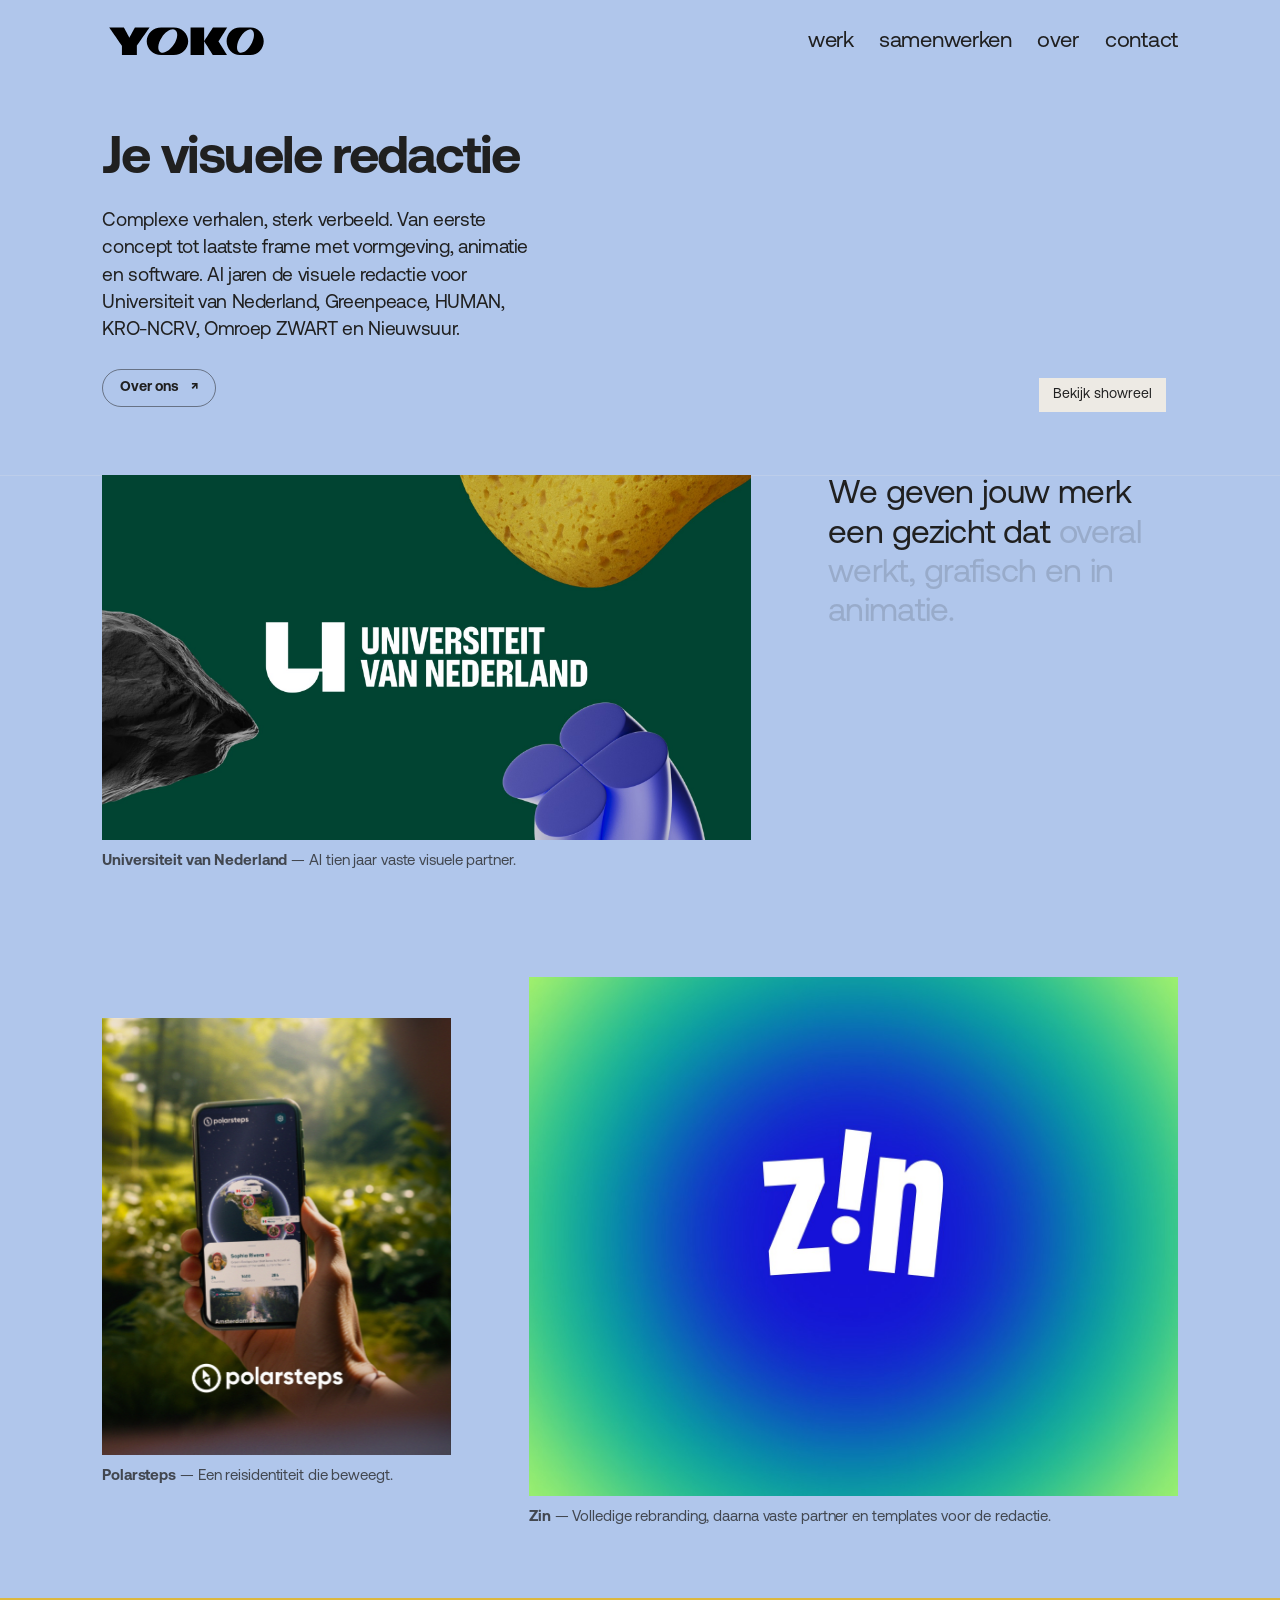
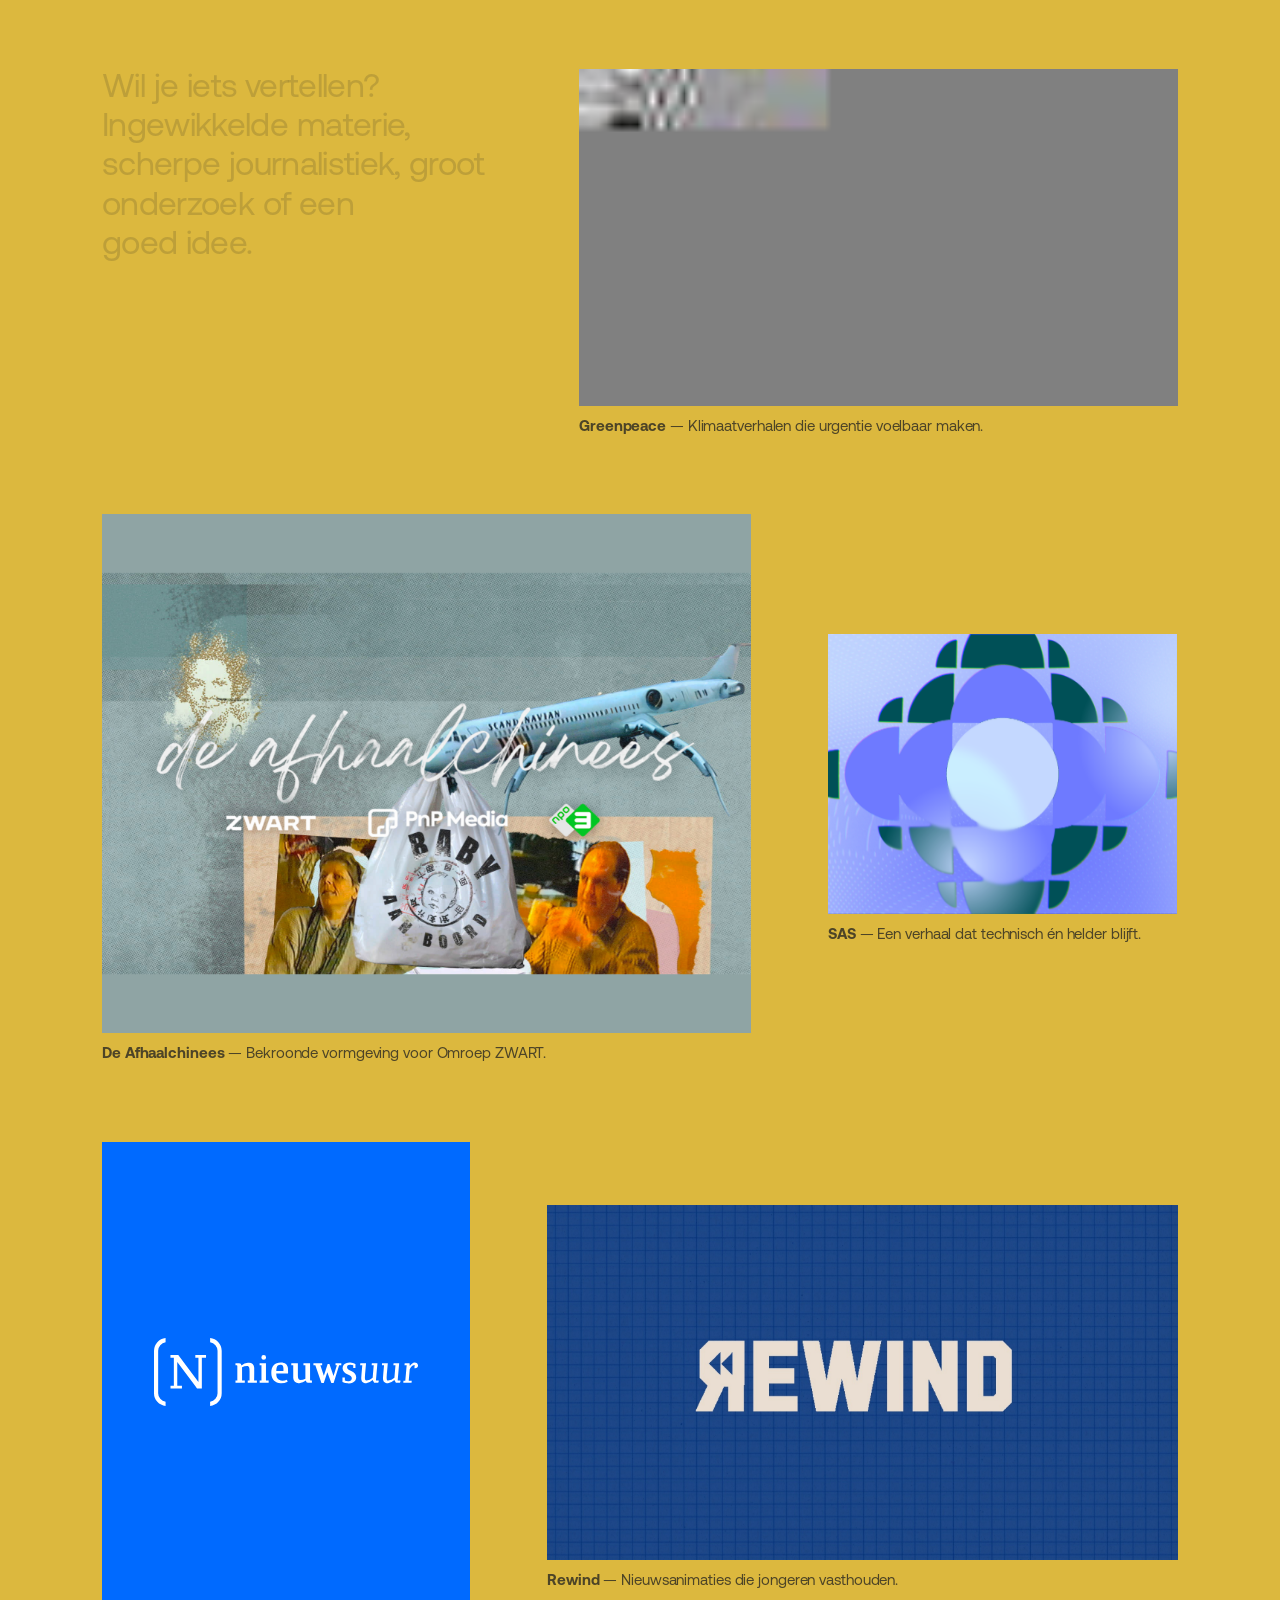
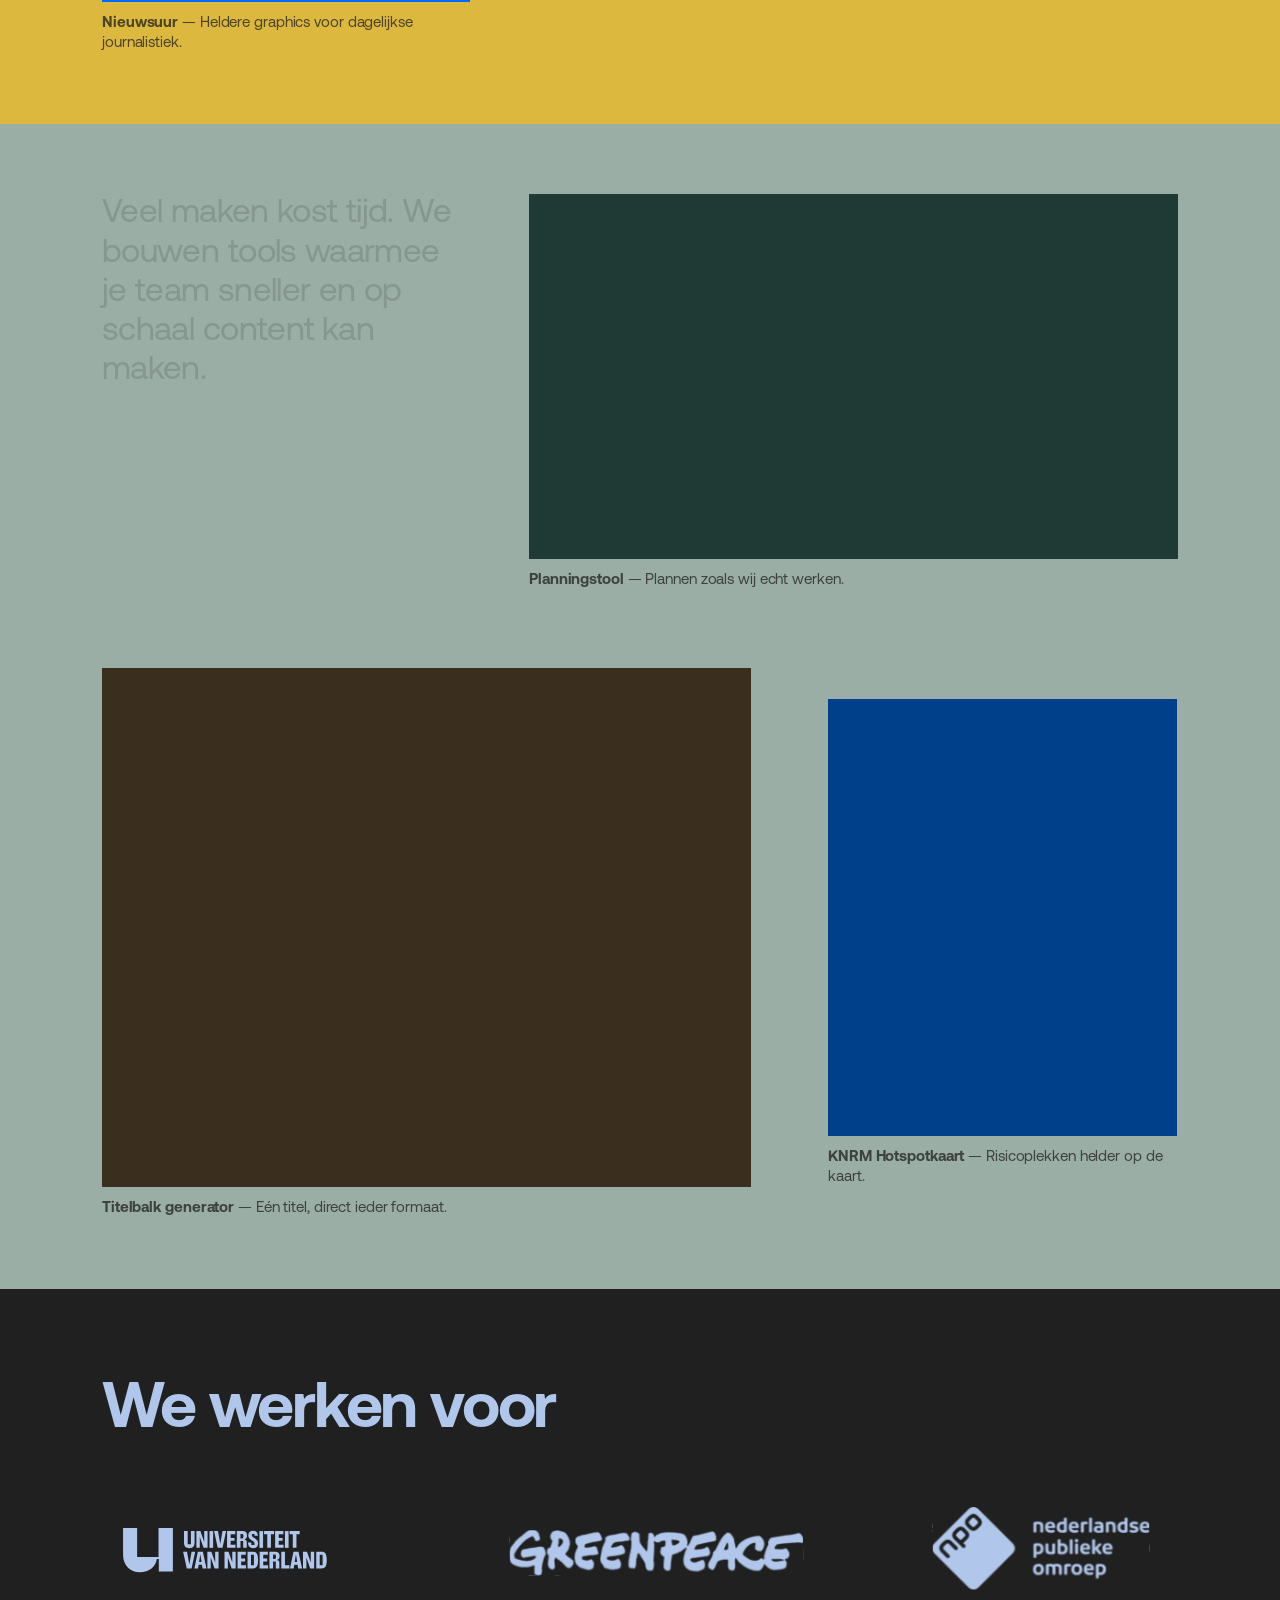
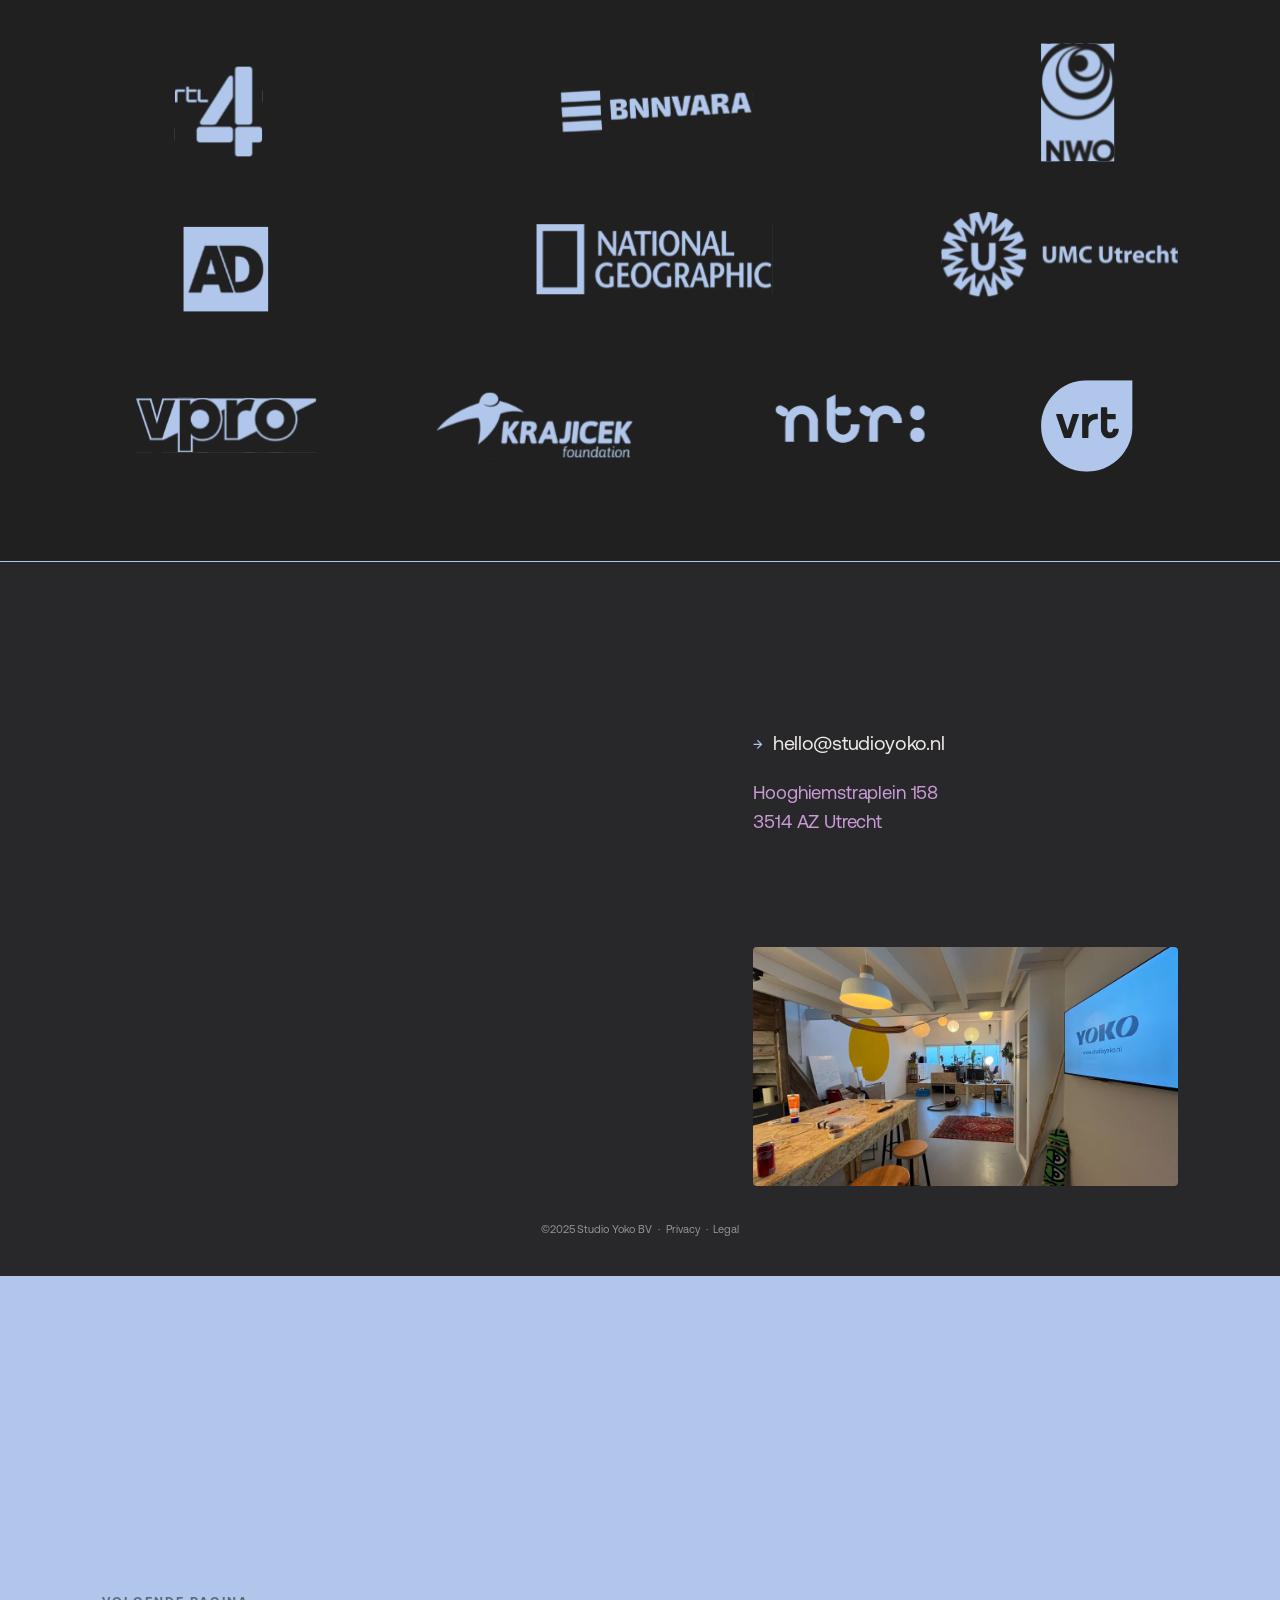
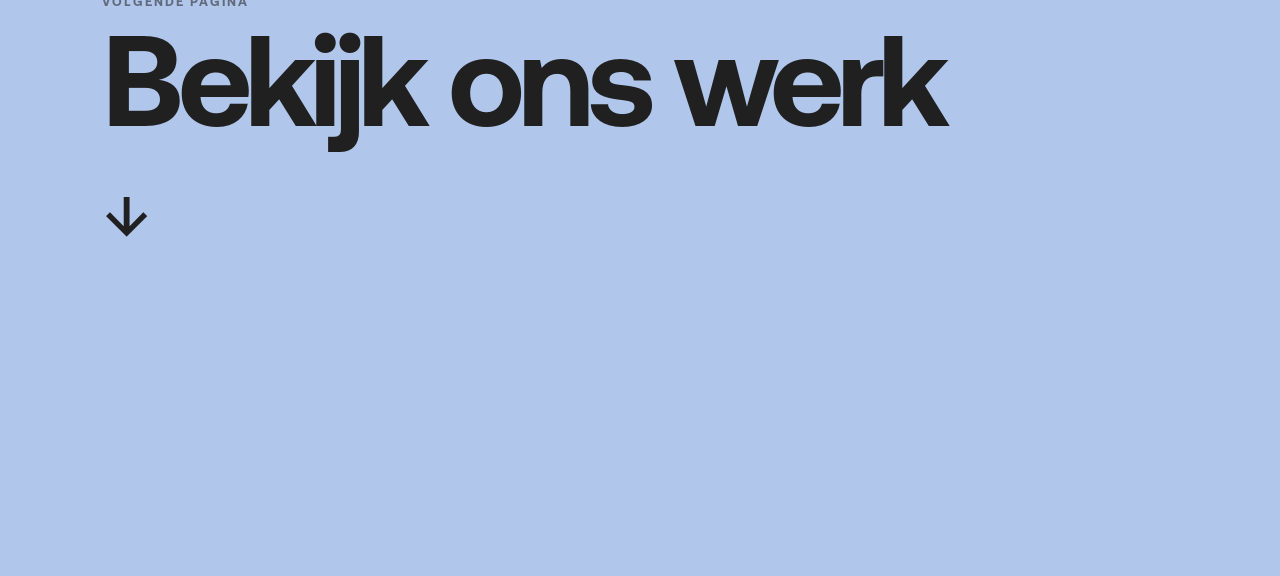
==== commit 845d0ebf: "Refresh mobile case styles" ====
--- a/index.html
+++ b/index.html
@@ -8,7 +8,7 @@
     <link rel="icon" type="image/svg+xml" href="assets/favicon.svg">
     <link rel="icon" type="image/png" href="assets/favicon.png">
     <link rel="apple-touch-icon" href="assets/apple-touch-icon.png">
-    <link rel="stylesheet" href="css/style.css?v=170">
+    <link rel="stylesheet" href="css/style.css?v=171">
     <link rel="stylesheet" href="css/nav-desktop.css?v=7">
     <style>
         .home-work-intro__body--continuous { max-width: none; }
--- a/css/style.css
+++ b/css/style.css
@@ -2772,6 +2772,14 @@
 .ch__item:hover .ch__ov { opacity: 1; }
 .ch__item:hover .ch__ov p { transform: translateY(0); }
 
+/* Op mobiel blijft de hele case aanklikbaar zonder het Bekijk-label op de afbeelding. */
+@media (max-width: 720px) {
+    .ch__item .ch__media::after,
+    .work-item .work-item__media::after {
+        display: none;
+    }
+}
+
 /* Touch: geen verborgen hoverstatus, maar direct context + duidelijke actie. */
 @media (hover: none), (pointer: coarse) {
     .ch__item,
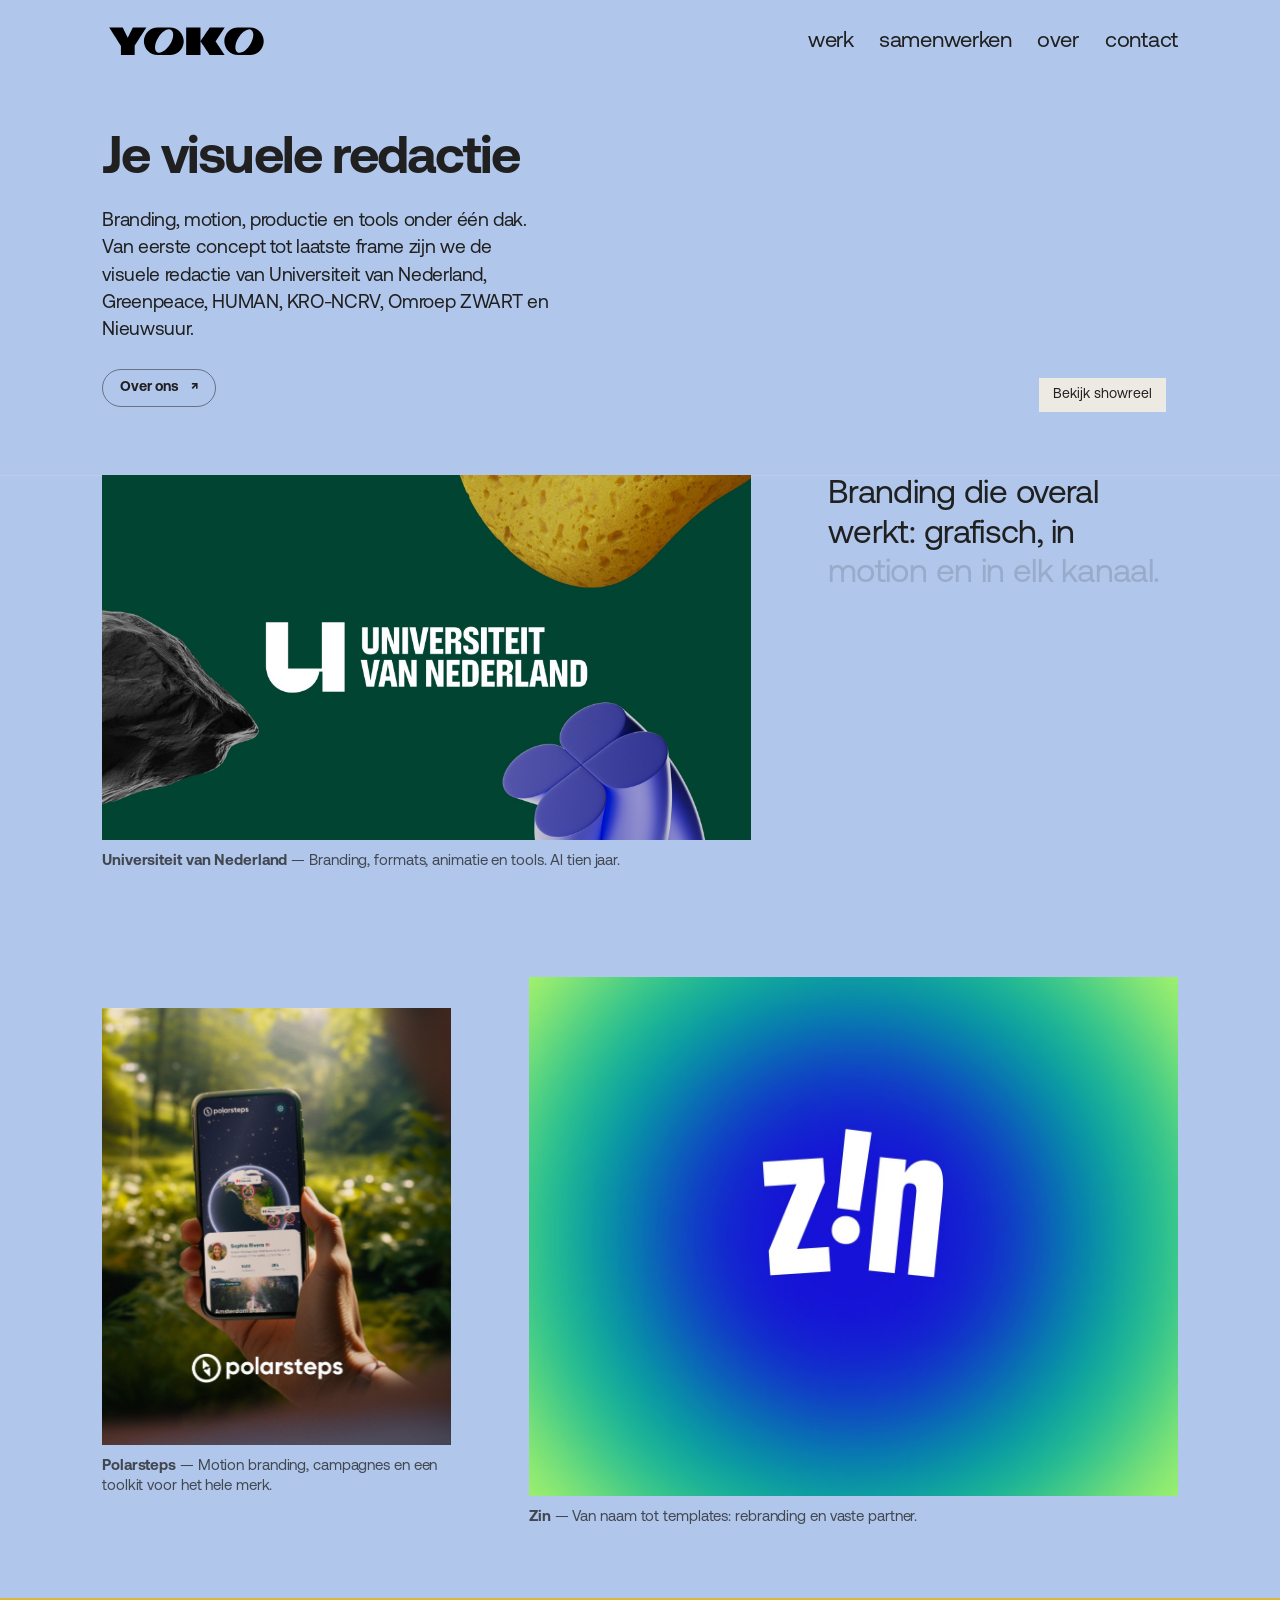
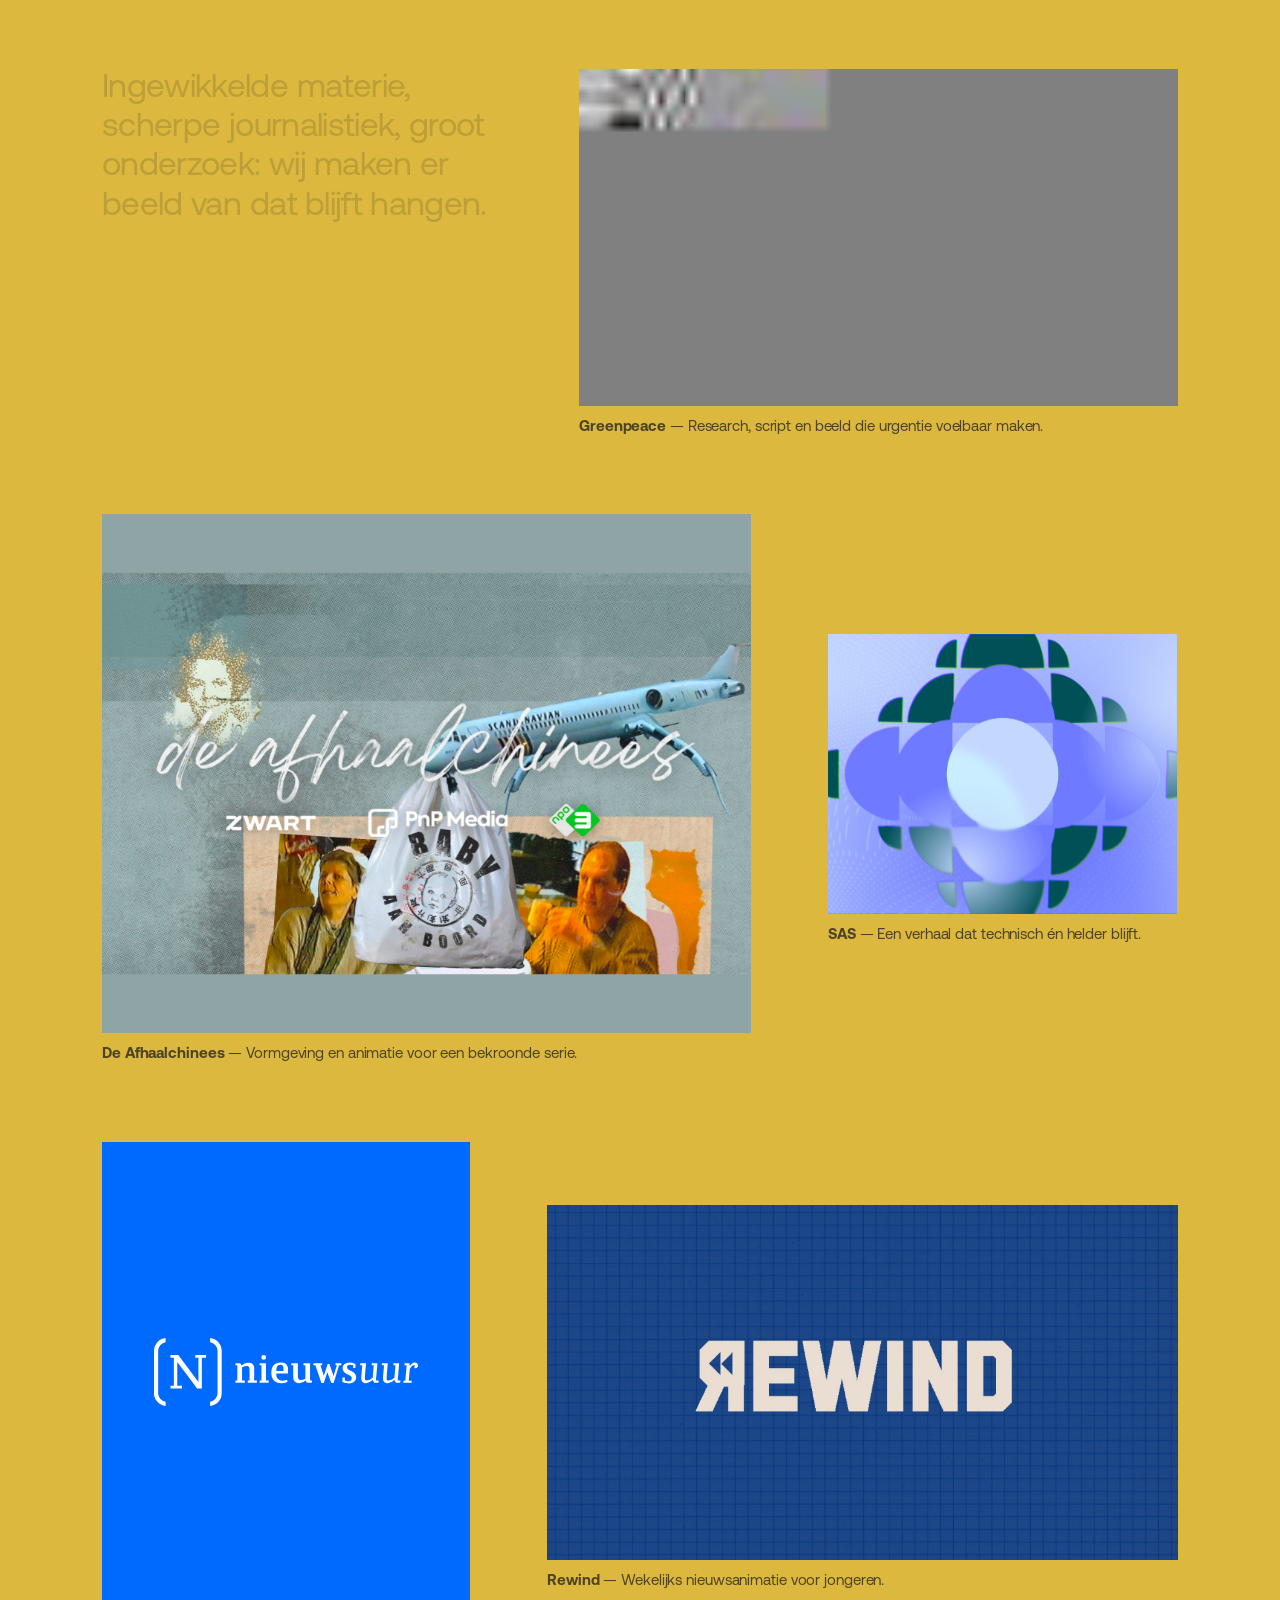
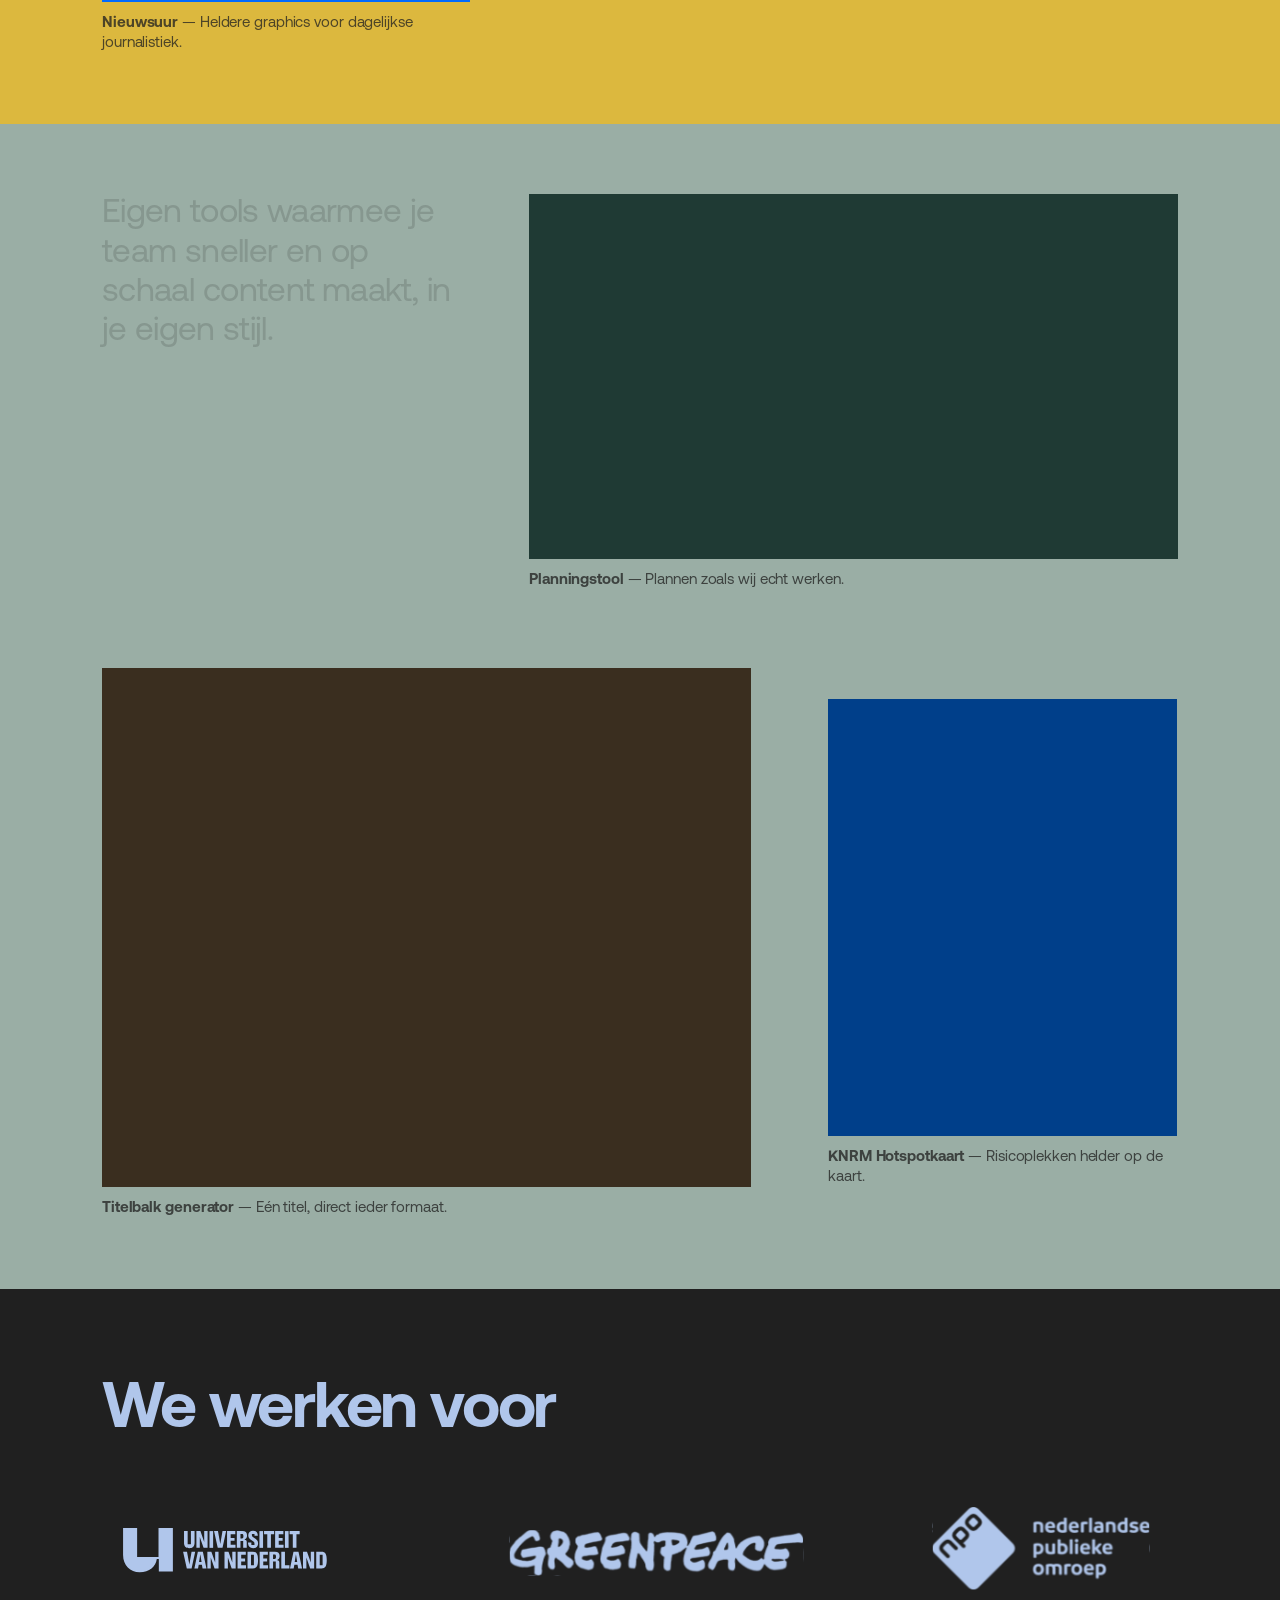
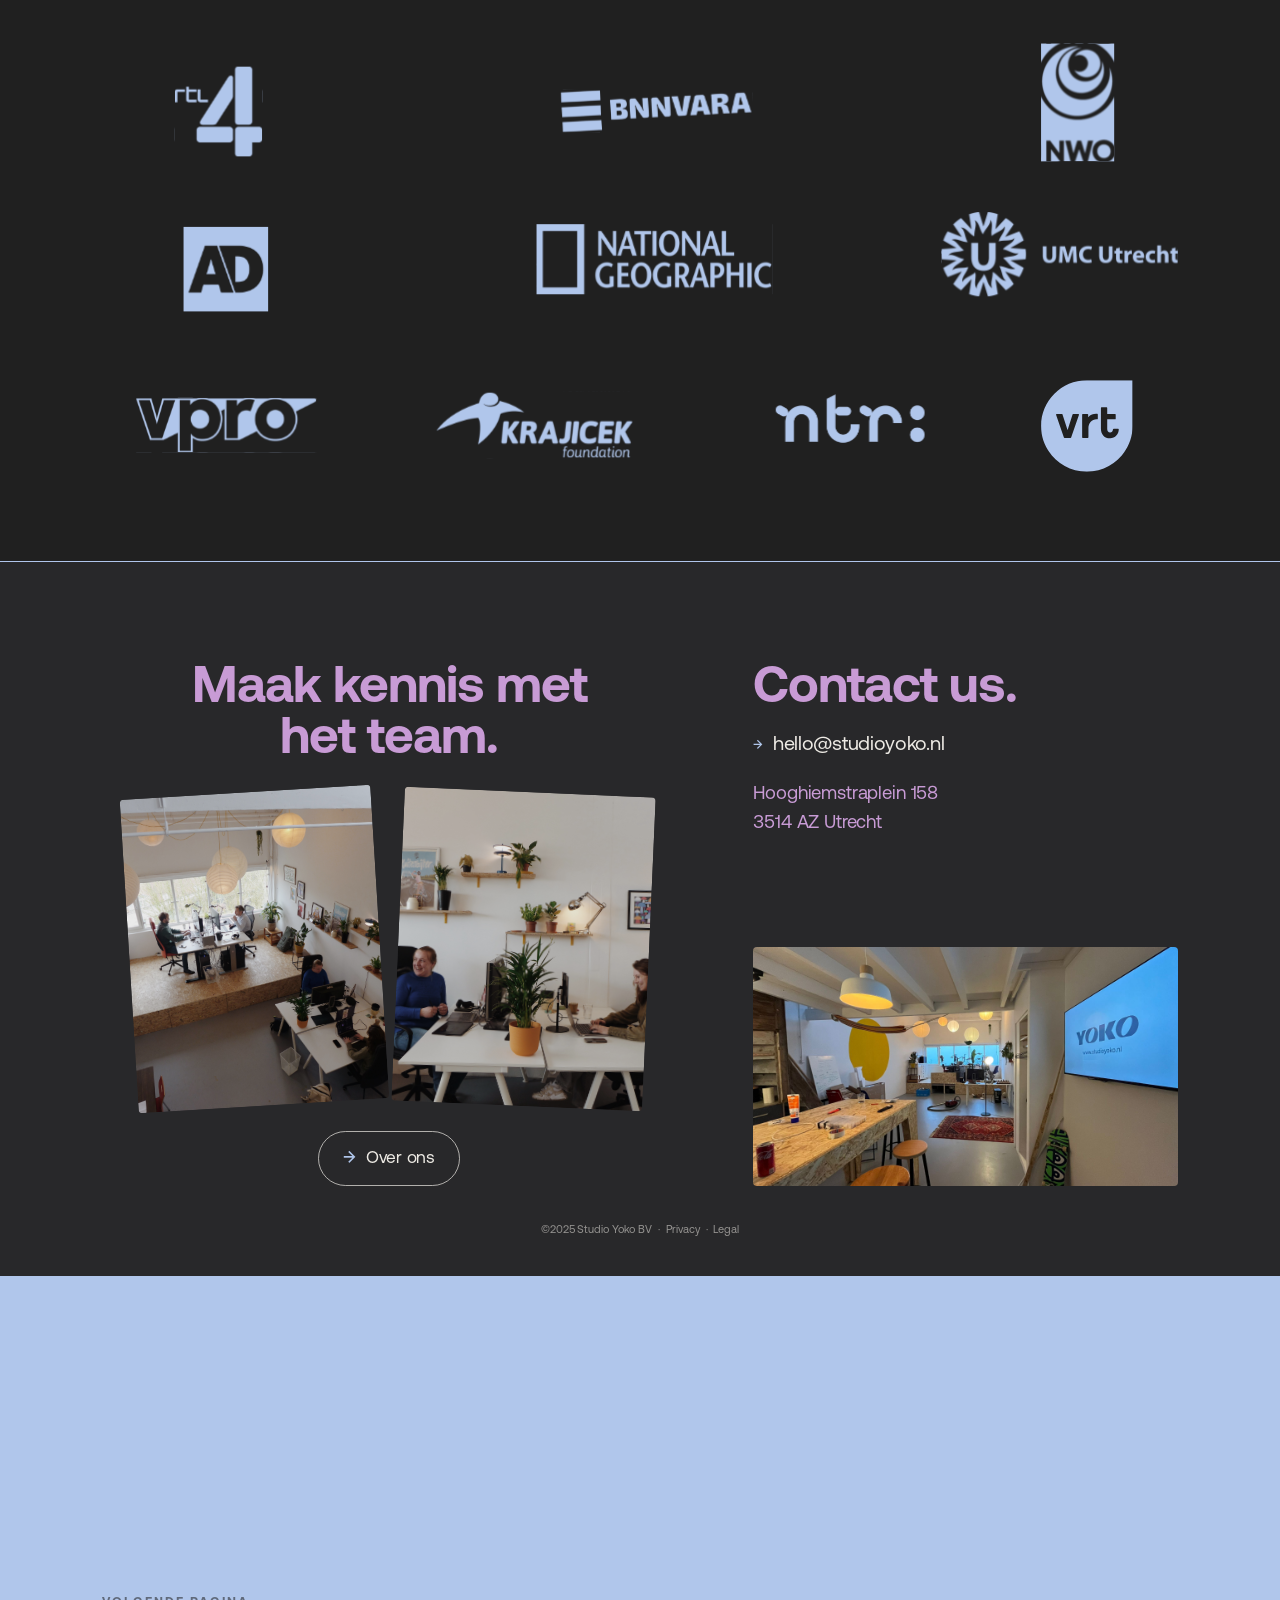
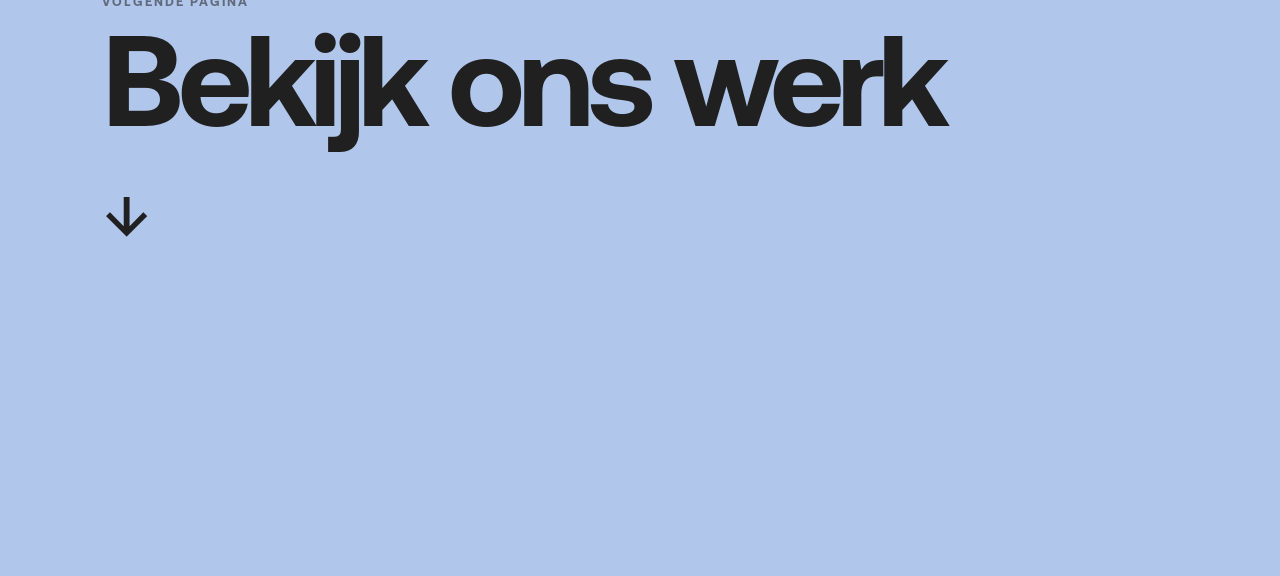
==== commit d404f62a: "Herschrijf sitebrede teksten vanuit kracht: branding, motion, productie en tools Co-Authored-By: Cla" ====
--- a/index.html
+++ b/index.html
@@ -87,7 +87,7 @@
         <section class="home-work-intro">
             <div class="home-work-intro__copy">
                 <p class="home-work-intro__title">Je visuele redactie</p>
-                <p class="home-work-intro__body home-work-intro__body--continuous"><span class="home-work-intro__desktop-line">Complexe verhalen, sterk verbeeld. Van eerste concept tot laatste frame met </span><span class="home-work-intro__desktop-line">vormgeving, animatie en software. Al jaren de visuele redactie voor Universiteit </span><span class="home-work-intro__desktop-line">van Nederland, Greenpeace, HUMAN, KRO-NCRV, Omroep ZWART en Nieuwsuur.</span></p>
+                <p class="home-work-intro__body home-work-intro__body--continuous"><span class="home-work-intro__desktop-line">Branding, motion, productie en tools onder één dak. Van eerste concept tot </span><span class="home-work-intro__desktop-line">laatste frame zijn we de visuele redactie van Universiteit </span><span class="home-work-intro__desktop-line">van Nederland, Greenpeace, HUMAN, KRO-NCRV, Omroep ZWART en Nieuwsuur.</span></p>
             </div>
             <a class="home-work-intro__cta" href="about.html">
                 <span>Over ons</span>
@@ -120,7 +120,7 @@
             <!-- rij 1: tekst + UvNL -->
             <div class="ch__row ch__lead-row ch__lead-row--media-left" style="--cols: 65fr 35fr;">
                 <div class="ch__text ch__text--left">
-                    <p class="ch__desc js-word-reveal">We geven jouw merk een gezicht dat overal werkt, grafisch en in animatie.</p>
+                    <p class="ch__desc js-word-reveal">Branding die overal werkt: grafisch, in motion en in elk kanaal.</p>
                 </div>
                 <a class="ch__item js-fade" href="universiteit-van-nederland.html">
                     <div class="ch__media" style="aspect-ratio: 16 / 9;">
@@ -128,7 +128,7 @@
                             <source data-src="assets/cases/universiteit-van-nederland/UvNL_Billboard%2016x9-site.mp4" type="video/mp4">
                         </video>
                     </div>
-                    <span class="ch__client"><strong>Universiteit van Nederland</strong> — Al tien jaar vaste visuele partner.</span>
+                    <span class="ch__client"><strong>Universiteit van Nederland</strong> — Branding, formats, animatie en tools. Al tien jaar.</span>
                 </a>
             </div>
             <!-- rij 2: twee wisselende cases -->
@@ -137,7 +137,7 @@
                     <div class="ch__media" style="aspect-ratio: 4 / 5;">
                         <img src="assets/cases/polarsteps/thumb.jpg" alt="Polarsteps">
                     </div>
-                    <span class="ch__client"><strong>Polarsteps</strong> — Een reisidentiteit die beweegt.</span>
+                    <span class="ch__client"><strong>Polarsteps</strong> — Motion branding, campagnes en een toolkit voor het hele merk.</span>
                 </a>
                 <a class="ch__item js-fade" data-case-id="zin" href="zin-in-morgen.html">
                     <div class="ch__media">
@@ -145,7 +145,7 @@
                             <source data-src="assets/cases/zin/Logo%20zin.mp4" type="video/mp4">
                         </video>
                     </div>
-                    <span class="ch__client"><strong>Zin</strong> — Volledige rebranding, daarna vaste partner en templates voor de redactie.</span>
+                    <span class="ch__client"><strong>Zin</strong> — Van naam tot templates: rebranding en vaste partner.</span>
                 </a>
             </div>
             <div class="ch__row ch__pool-row" hidden>
@@ -155,7 +155,7 @@
                             <source data-src="assets/cases/kinderen-voor-kinderen/KvK-LogoLoops.mp4?v=3" type="video/mp4">
                         </video>
                     </div>
-                    <span class="ch__client"><strong>Kinderen voor Kinderen</strong> — Een speelse visuele wereld.</span>
+                    <span class="ch__client"><strong>Kinderen voor Kinderen</strong> — Motion branding vol energie.</span>
                 </a>
                 <a class="ch__item" data-case-id="zero-density" href="#">
                     <div class="ch__media" style="background:#1B1E26;"></div>
@@ -174,10 +174,10 @@
                             <source data-src="assets/cases/greenpeace/Tippingpoint_header_lq.mp4" type="video/mp4">
                         </video>
                     </div>
-                    <span class="ch__client"><strong>Greenpeace</strong> — Klimaatverhalen die urgentie voelbaar maken.</span>
+                    <span class="ch__client"><strong>Greenpeace</strong> — Research, script en beeld die urgentie voelbaar maken.</span>
                 </a>
                 <div class="ch__text ch__text--left">
-                    <p class="ch__desc js-word-reveal">Wil je iets vertellen? Ingewikkelde materie, scherpe journalistiek, groot onderzoek of een goed&nbsp;idee.</p>
+                    <p class="ch__desc js-word-reveal">Ingewikkelde materie, scherpe journalistiek, groot onderzoek: wij maken er beeld van dat blijft&nbsp;hangen.</p>
                 </div>
             </div>
             <!-- rij 2: twee wisselende cases -->
@@ -186,7 +186,7 @@
                     <div class="ch__media ch__media--afhaalchinees">
                         <img src="assets/cases/afhaalchinees-thumb.png" alt="De Afhaalchinees">
                     </div>
-                    <span class="ch__client"><strong>De Afhaalchinees</strong> — Bekroonde vormgeving voor Omroep ZWART.</span>
+                    <span class="ch__client"><strong>De Afhaalchinees</strong> — Vormgeving en animatie voor een bekroonde serie.</span>
                 </a>
                 <a class="ch__item js-fade" data-case-id="sas" href="#">
                     <div class="ch__media ch__media--swap">
@@ -208,7 +208,7 @@
                     <div class="ch__media" style="aspect-ratio: 16 / 9;">
                         <img src="assets/cases/rewind/rewind-hero.jpg" alt="Rewind">
                     </div>
-                    <span class="ch__client"><strong>Rewind</strong> — Nieuwsanimaties die jongeren vasthouden.</span>
+                    <span class="ch__client"><strong>Rewind</strong> — Wekelijks nieuwsanimatie voor jongeren.</span>
                 </a>
             </div>
             <div class="ch__row ch__pool-row" hidden>
@@ -220,7 +220,7 @@
             <!-- rij 1: tekst + Planningstool -->
             <div class="ch__row ch__lead-row" style="--cols: 35fr 65fr;">
                 <div class="ch__text ch__text--left">
-                    <p class="ch__desc js-word-reveal">Veel maken kost tijd. We bouwen tools waarmee je team sneller en op schaal content kan maken.</p>
+                    <p class="ch__desc js-word-reveal">Eigen tools waarmee je team sneller en op schaal content maakt, in je eigen stijl.</p>
                 </div>
                 <a class="ch__item js-fade" href="tools.html">
                     <div class="ch__media" style="background:#1F3A34; aspect-ratio: 16 / 9;"></div>
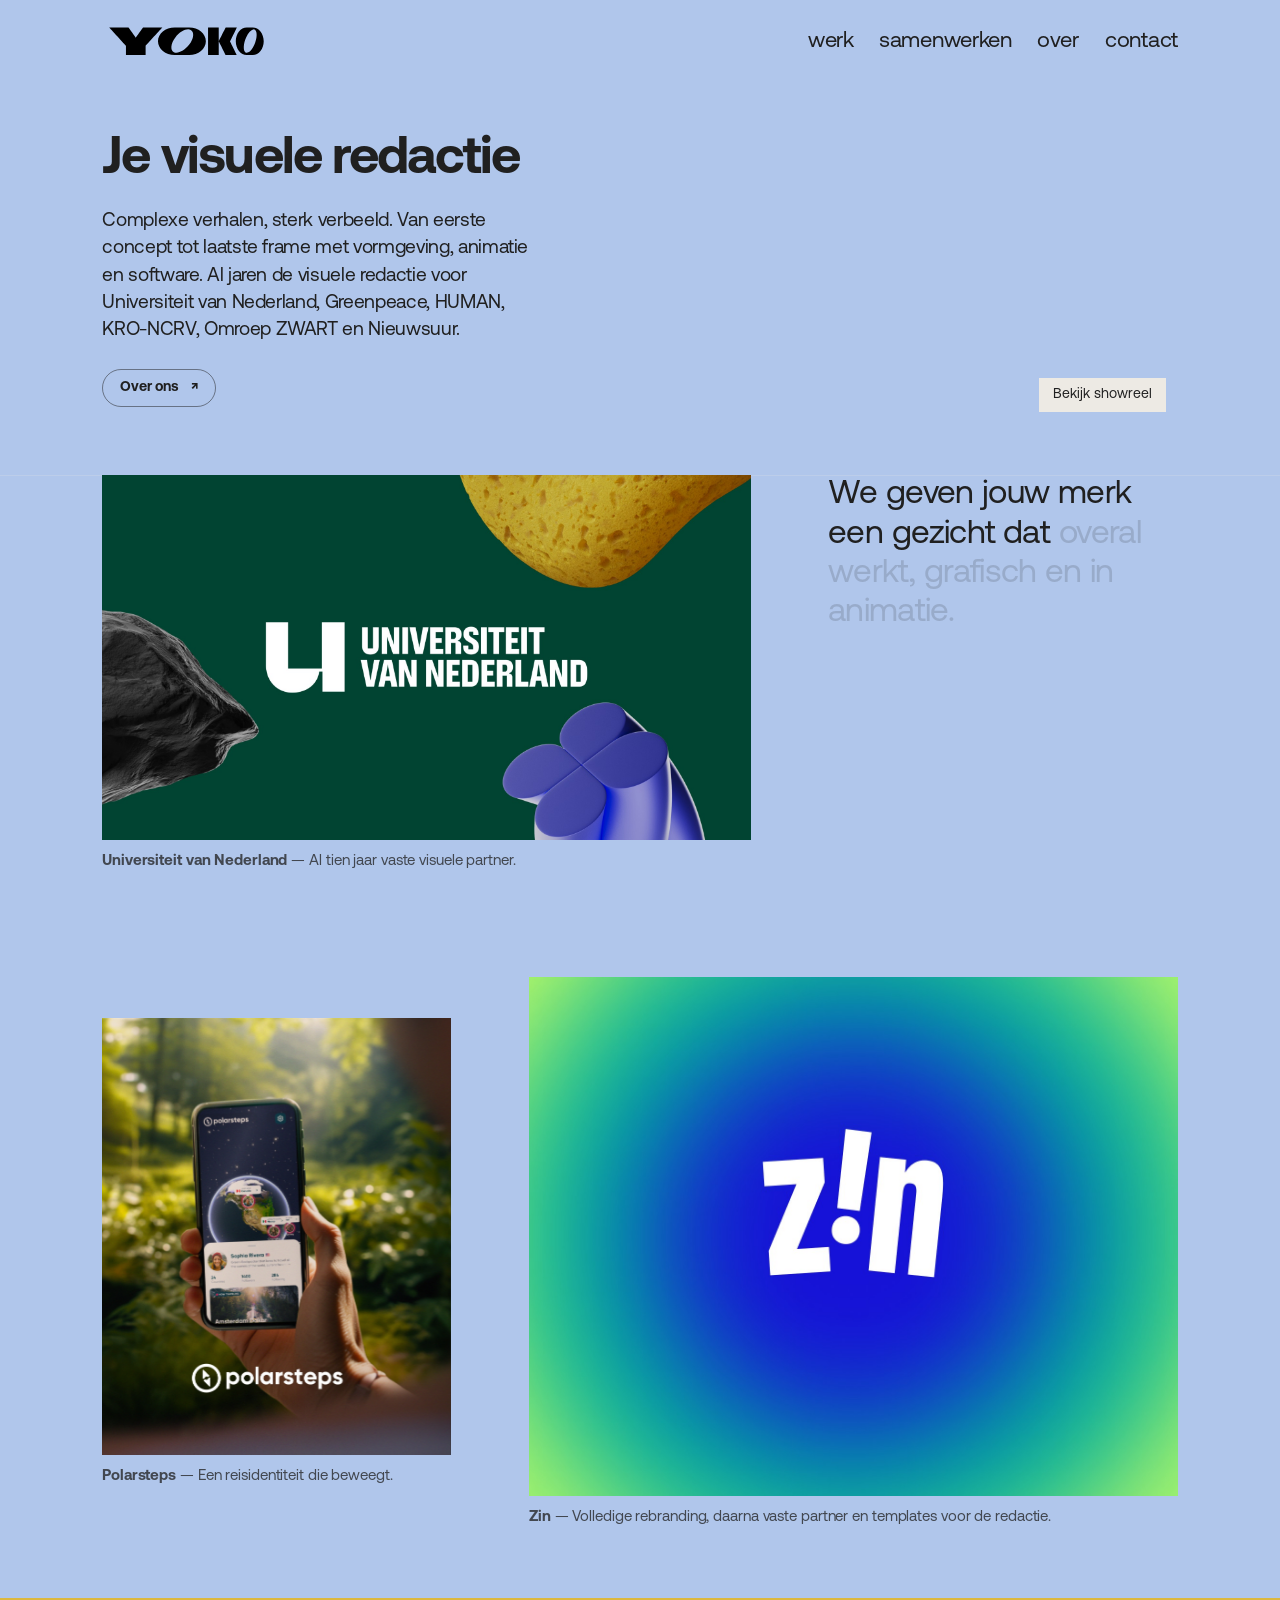
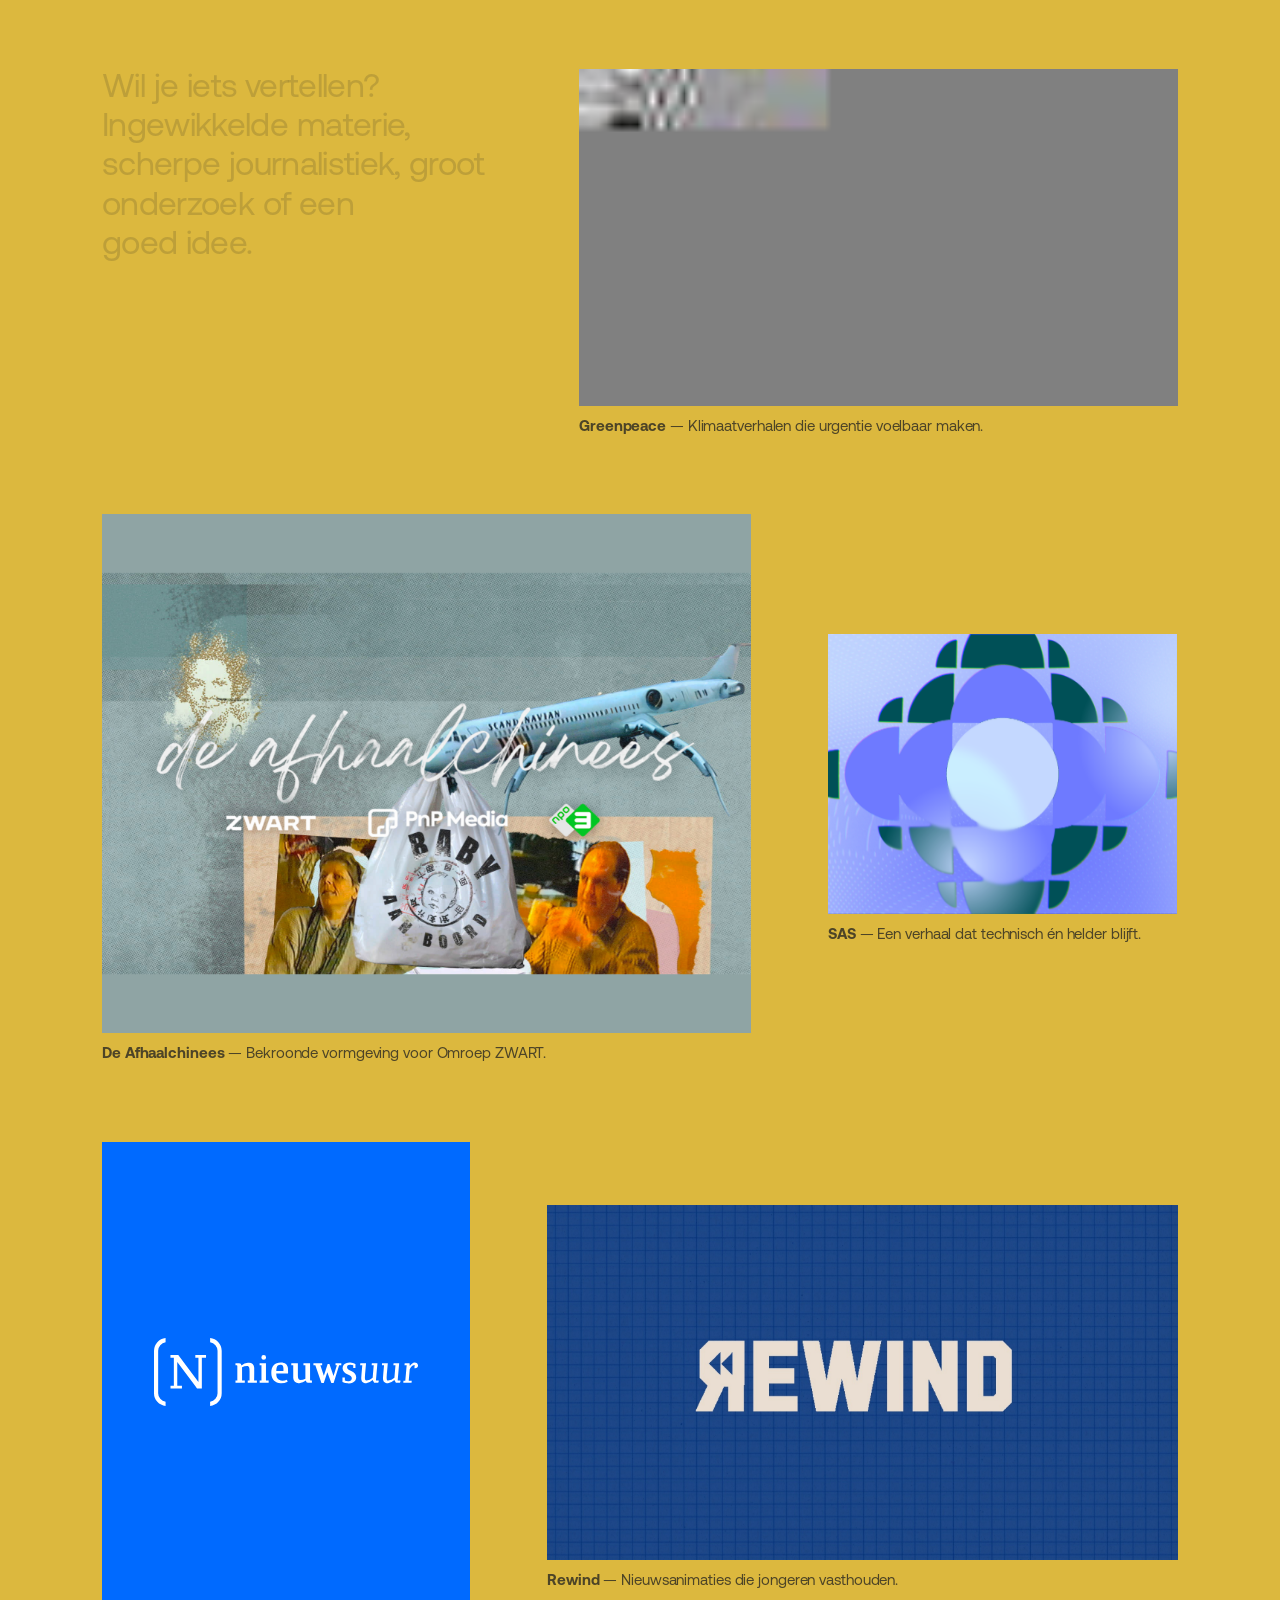
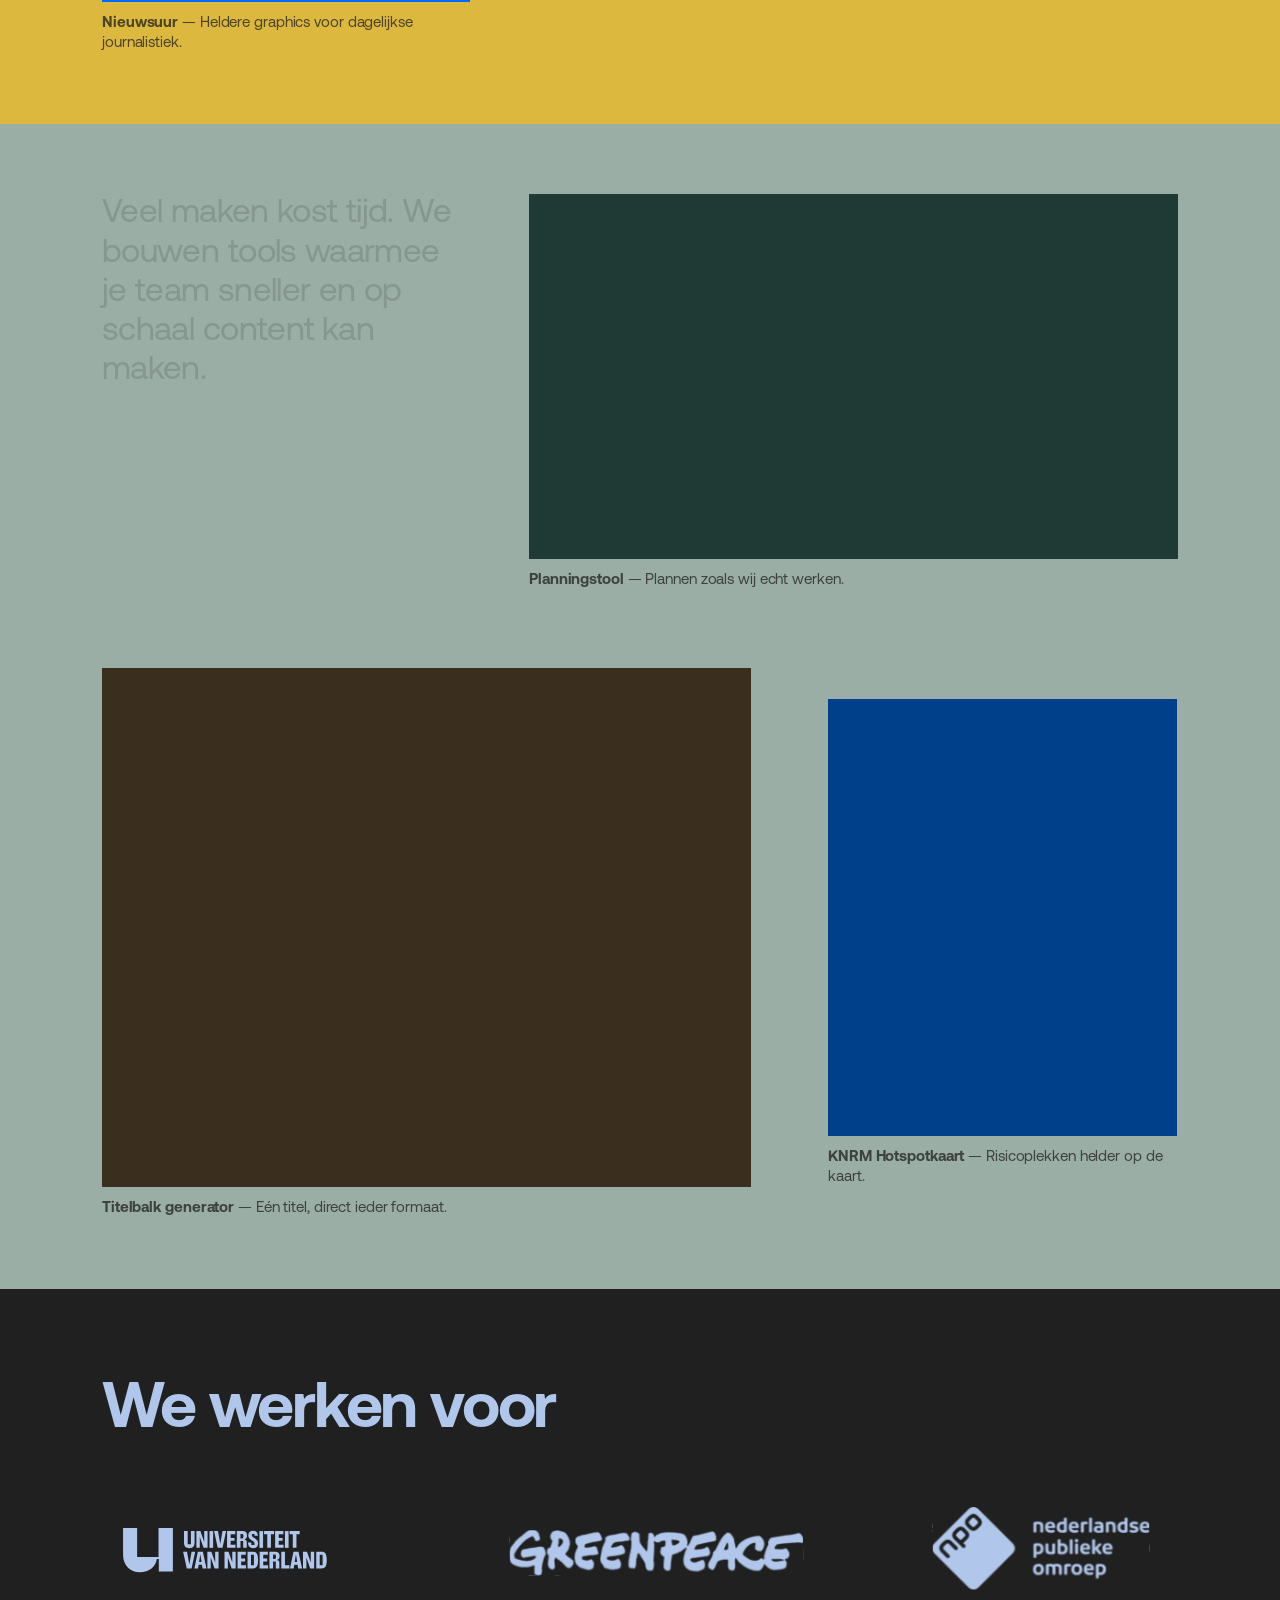
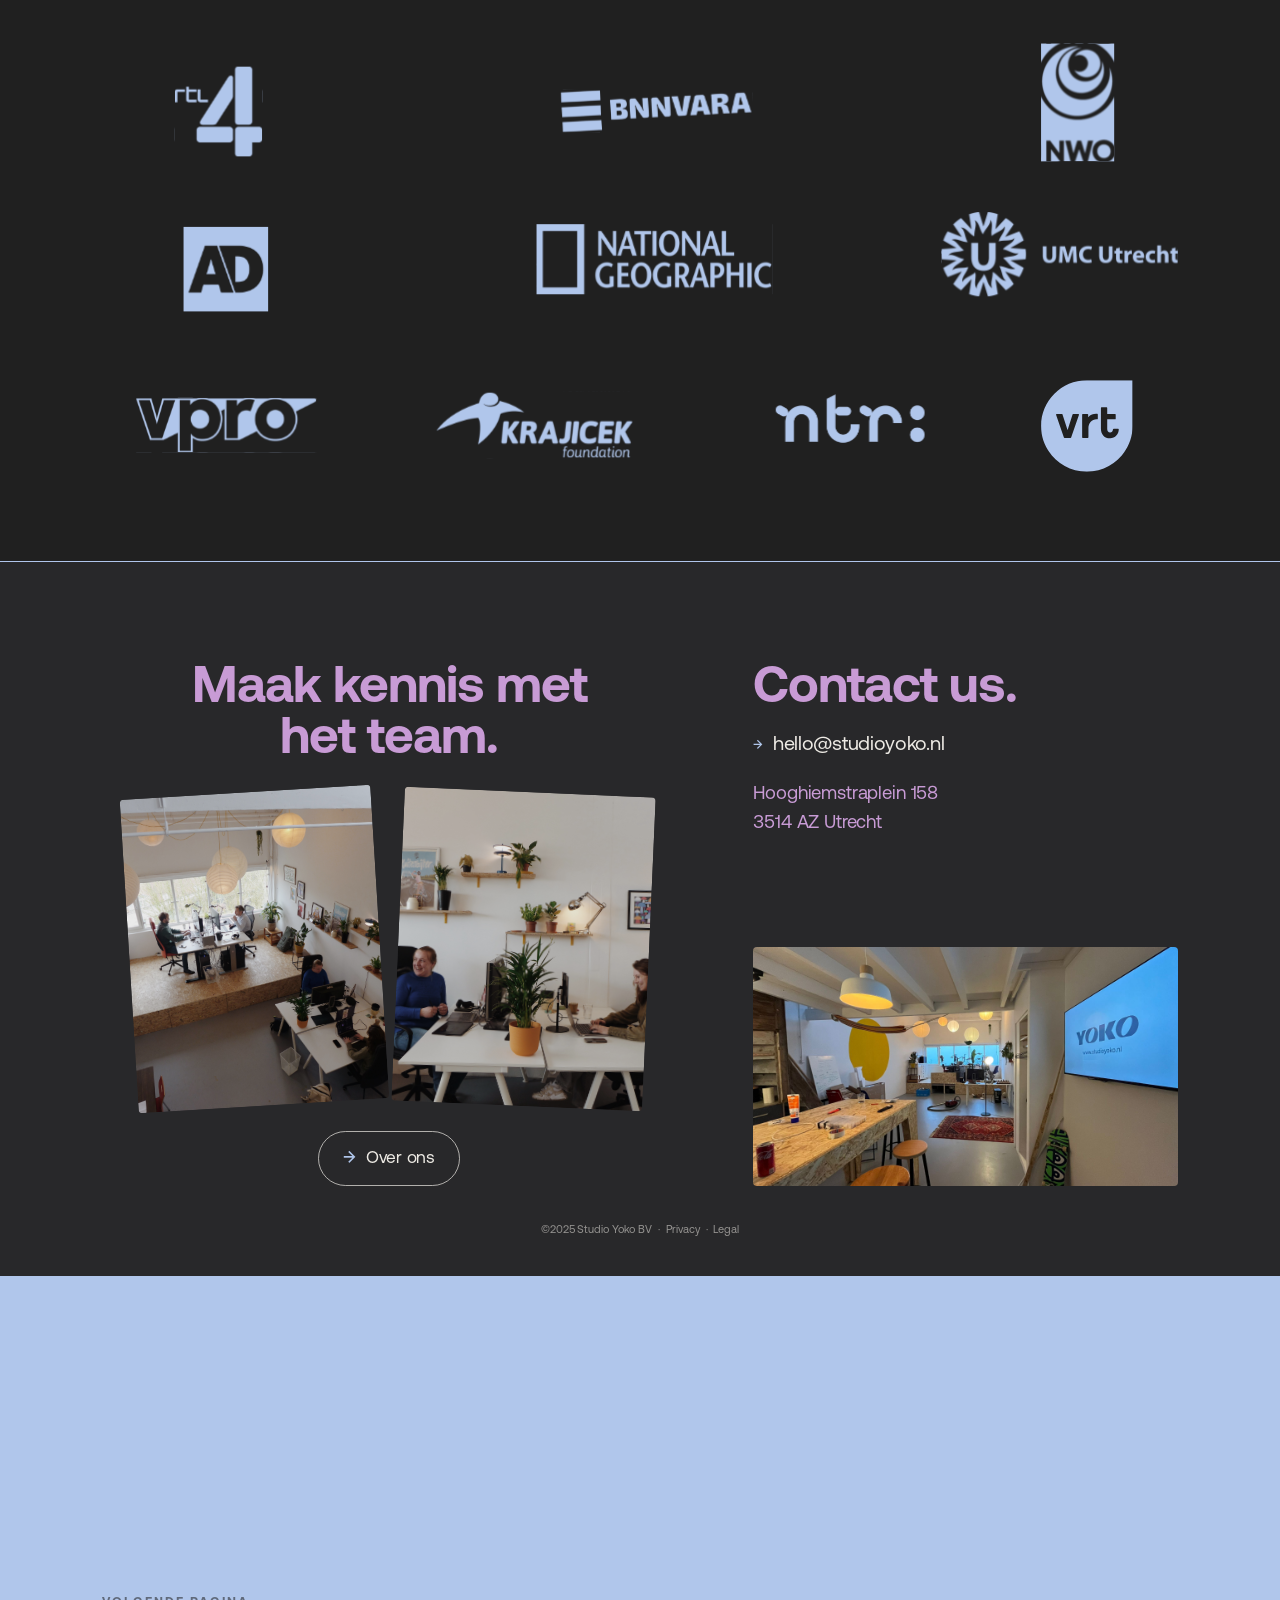
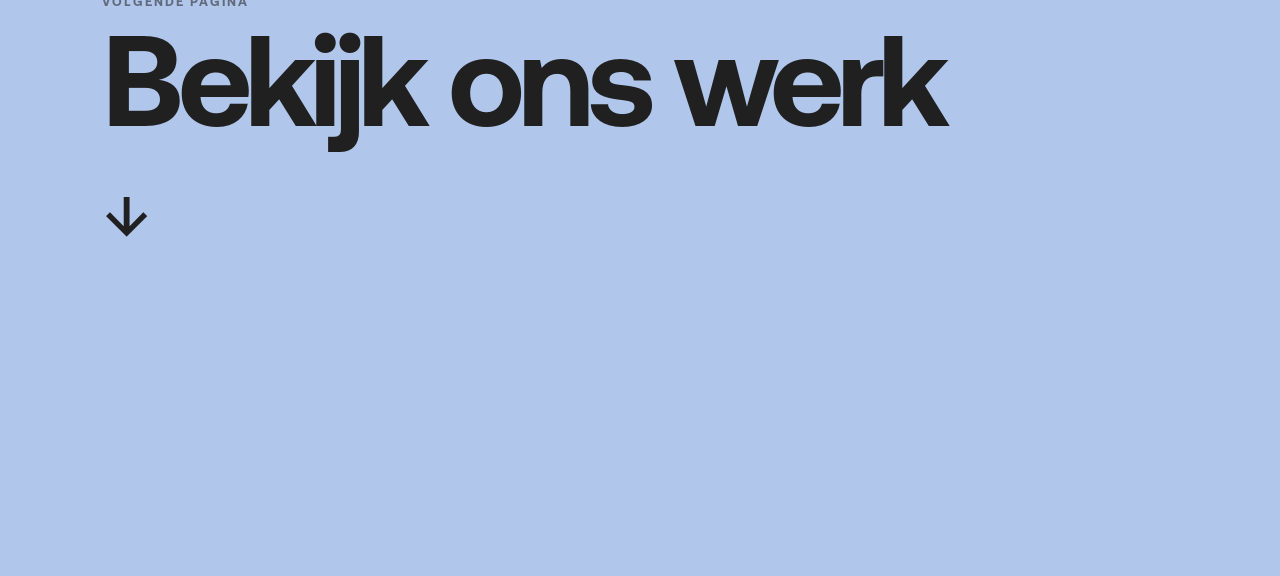
==== commit 9f9832c6: "Zet homepage terug naar de oorspronkelijke tekst Co-Authored-By: Claude Sonnet 5.5 <noreply@anthropi" ====
--- a/index.html
+++ b/index.html
@@ -87,7 +87,7 @@
         <section class="home-work-intro">
             <div class="home-work-intro__copy">
                 <p class="home-work-intro__title">Je visuele redactie</p>
-                <p class="home-work-intro__body home-work-intro__body--continuous"><span class="home-work-intro__desktop-line">Branding, motion, productie en tools onder één dak. Van eerste concept tot </span><span class="home-work-intro__desktop-line">laatste frame zijn we de visuele redactie van Universiteit </span><span class="home-work-intro__desktop-line">van Nederland, Greenpeace, HUMAN, KRO-NCRV, Omroep ZWART en Nieuwsuur.</span></p>
+                <p class="home-work-intro__body home-work-intro__body--continuous"><span class="home-work-intro__desktop-line">Complexe verhalen, sterk verbeeld. Van eerste concept tot laatste frame met </span><span class="home-work-intro__desktop-line">vormgeving, animatie en software. Al jaren de visuele redactie voor Universiteit </span><span class="home-work-intro__desktop-line">van Nederland, Greenpeace, HUMAN, KRO-NCRV, Omroep ZWART en Nieuwsuur.</span></p>
             </div>
             <a class="home-work-intro__cta" href="about.html">
                 <span>Over ons</span>
@@ -120,7 +120,7 @@
             <!-- rij 1: tekst + UvNL -->
             <div class="ch__row ch__lead-row ch__lead-row--media-left" style="--cols: 65fr 35fr;">
                 <div class="ch__text ch__text--left">
-                    <p class="ch__desc js-word-reveal">Branding die overal werkt: grafisch, in motion en in elk kanaal.</p>
+                    <p class="ch__desc js-word-reveal">We geven jouw merk een gezicht dat overal werkt, grafisch en in animatie.</p>
                 </div>
                 <a class="ch__item js-fade" href="universiteit-van-nederland.html">
                     <div class="ch__media" style="aspect-ratio: 16 / 9;">
@@ -128,7 +128,7 @@
                             <source data-src="assets/cases/universiteit-van-nederland/UvNL_Billboard%2016x9-site.mp4" type="video/mp4">
                         </video>
                     </div>
-                    <span class="ch__client"><strong>Universiteit van Nederland</strong> — Branding, formats, animatie en tools. Al tien jaar.</span>
+                    <span class="ch__client"><strong>Universiteit van Nederland</strong> — Al tien jaar vaste visuele partner.</span>
                 </a>
             </div>
             <!-- rij 2: twee wisselende cases -->
@@ -137,7 +137,7 @@
                     <div class="ch__media" style="aspect-ratio: 4 / 5;">
                         <img src="assets/cases/polarsteps/thumb.jpg" alt="Polarsteps">
                     </div>
-                    <span class="ch__client"><strong>Polarsteps</strong> — Motion branding, campagnes en een toolkit voor het hele merk.</span>
+                    <span class="ch__client"><strong>Polarsteps</strong> — Een reisidentiteit die beweegt.</span>
                 </a>
                 <a class="ch__item js-fade" data-case-id="zin" href="zin-in-morgen.html">
                     <div class="ch__media">
@@ -145,7 +145,7 @@
                             <source data-src="assets/cases/zin/Logo%20zin.mp4" type="video/mp4">
                         </video>
                     </div>
-                    <span class="ch__client"><strong>Zin</strong> — Van naam tot templates: rebranding en vaste partner.</span>
+                    <span class="ch__client"><strong>Zin</strong> — Volledige rebranding, daarna vaste partner en templates voor de redactie.</span>
                 </a>
             </div>
             <div class="ch__row ch__pool-row" hidden>
@@ -155,7 +155,7 @@
                             <source data-src="assets/cases/kinderen-voor-kinderen/KvK-LogoLoops.mp4?v=3" type="video/mp4">
                         </video>
                     </div>
-                    <span class="ch__client"><strong>Kinderen voor Kinderen</strong> — Motion branding vol energie.</span>
+                    <span class="ch__client"><strong>Kinderen voor Kinderen</strong> — Een speelse visuele wereld.</span>
                 </a>
                 <a class="ch__item" data-case-id="zero-density" href="#">
                     <div class="ch__media" style="background:#1B1E26;"></div>
@@ -174,10 +174,10 @@
                             <source data-src="assets/cases/greenpeace/Tippingpoint_header_lq.mp4" type="video/mp4">
                         </video>
                     </div>
-                    <span class="ch__client"><strong>Greenpeace</strong> — Research, script en beeld die urgentie voelbaar maken.</span>
+                    <span class="ch__client"><strong>Greenpeace</strong> — Klimaatverhalen die urgentie voelbaar maken.</span>
                 </a>
                 <div class="ch__text ch__text--left">
-                    <p class="ch__desc js-word-reveal">Ingewikkelde materie, scherpe journalistiek, groot onderzoek: wij maken er beeld van dat blijft&nbsp;hangen.</p>
+                    <p class="ch__desc js-word-reveal">Wil je iets vertellen? Ingewikkelde materie, scherpe journalistiek, groot onderzoek of een goed&nbsp;idee.</p>
                 </div>
             </div>
             <!-- rij 2: twee wisselende cases -->
@@ -186,7 +186,7 @@
                     <div class="ch__media ch__media--afhaalchinees">
                         <img src="assets/cases/afhaalchinees-thumb.png" alt="De Afhaalchinees">
                     </div>
-                    <span class="ch__client"><strong>De Afhaalchinees</strong> — Vormgeving en animatie voor een bekroonde serie.</span>
+                    <span class="ch__client"><strong>De Afhaalchinees</strong> — Bekroonde vormgeving voor Omroep ZWART.</span>
                 </a>
                 <a class="ch__item js-fade" data-case-id="sas" href="#">
                     <div class="ch__media ch__media--swap">
@@ -208,7 +208,7 @@
                     <div class="ch__media" style="aspect-ratio: 16 / 9;">
                         <img src="assets/cases/rewind/rewind-hero.jpg" alt="Rewind">
                     </div>
-                    <span class="ch__client"><strong>Rewind</strong> — Wekelijks nieuwsanimatie voor jongeren.</span>
+                    <span class="ch__client"><strong>Rewind</strong> — Nieuwsanimaties die jongeren vasthouden.</span>
                 </a>
             </div>
             <div class="ch__row ch__pool-row" hidden>
@@ -220,7 +220,7 @@
             <!-- rij 1: tekst + Planningstool -->
             <div class="ch__row ch__lead-row" style="--cols: 35fr 65fr;">
                 <div class="ch__text ch__text--left">
-                    <p class="ch__desc js-word-reveal">Eigen tools waarmee je team sneller en op schaal content maakt, in je eigen stijl.</p>
+                    <p class="ch__desc js-word-reveal">Veel maken kost tijd. We bouwen tools waarmee je team sneller en op schaal content kan maken.</p>
                 </div>
                 <a class="ch__item js-fade" href="tools.html">
                     <div class="ch__media" style="background:#1F3A34; aspect-ratio: 16 / 9;"></div>
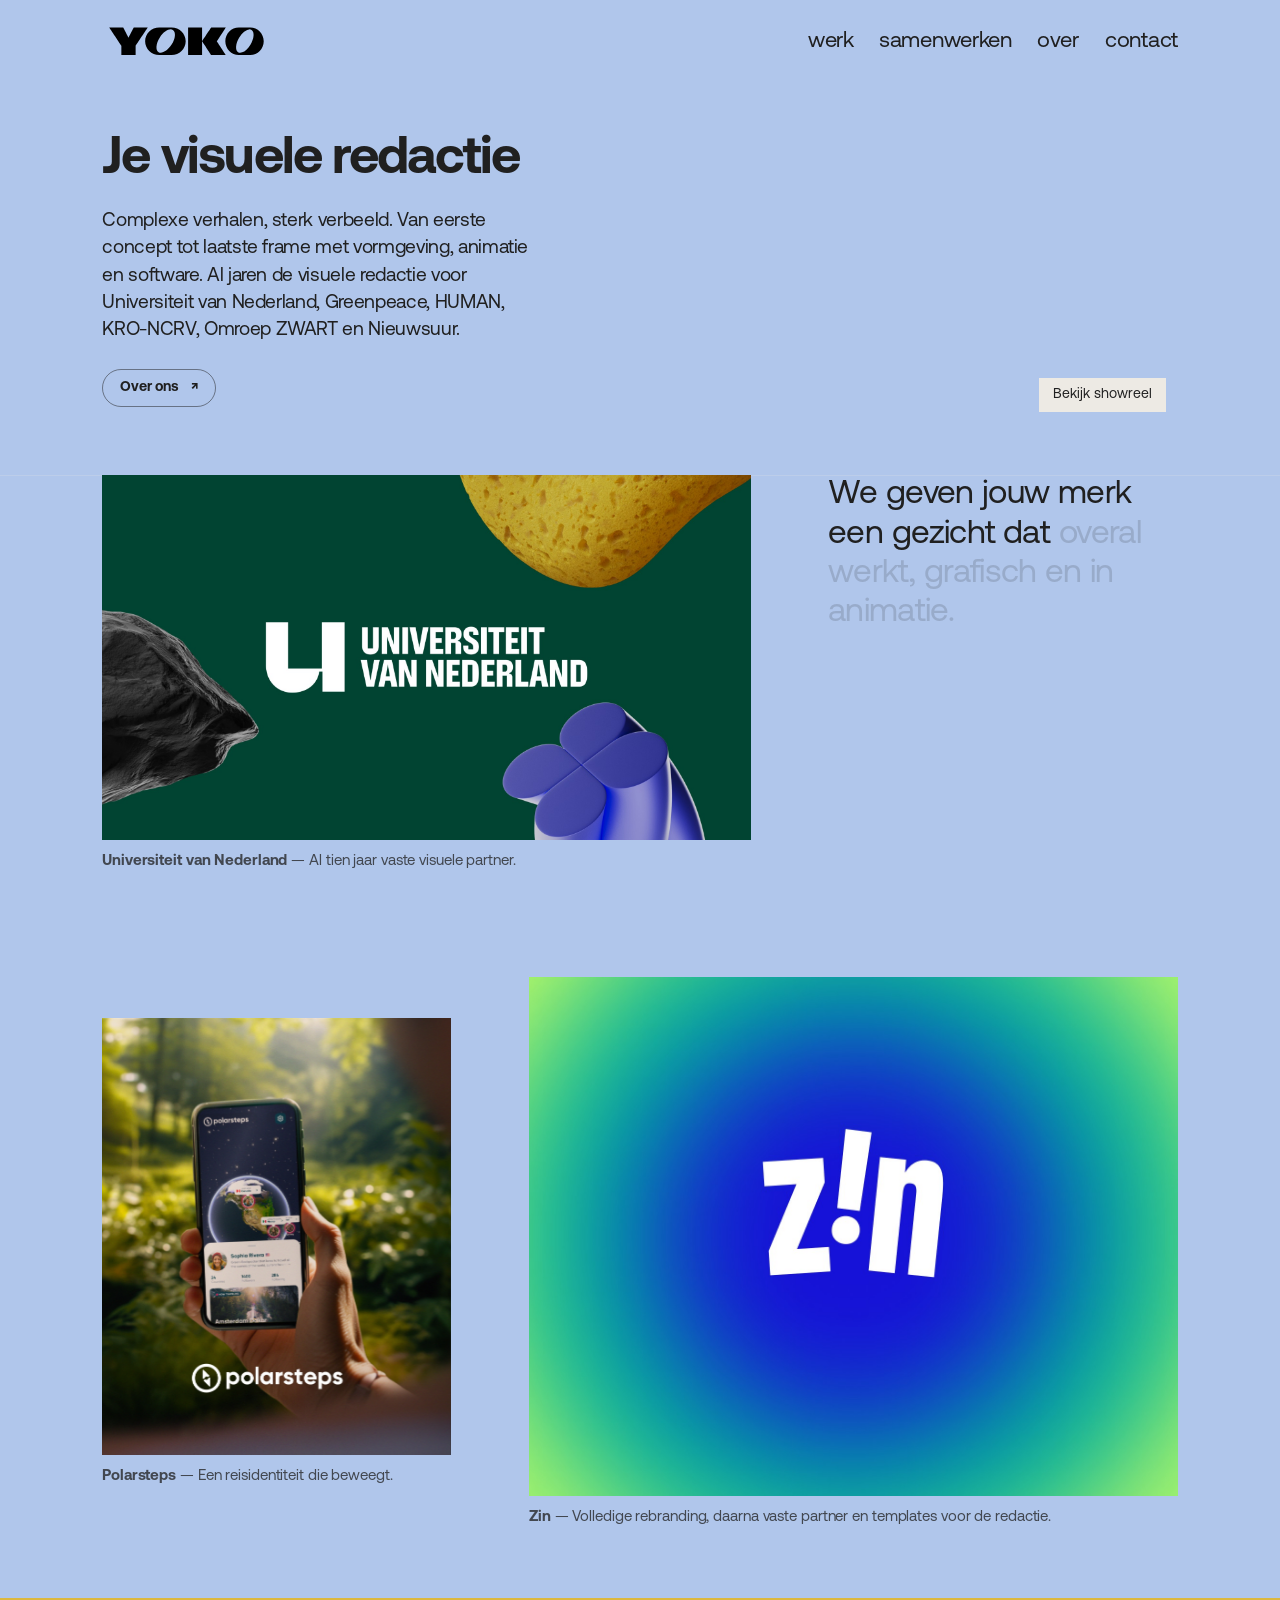
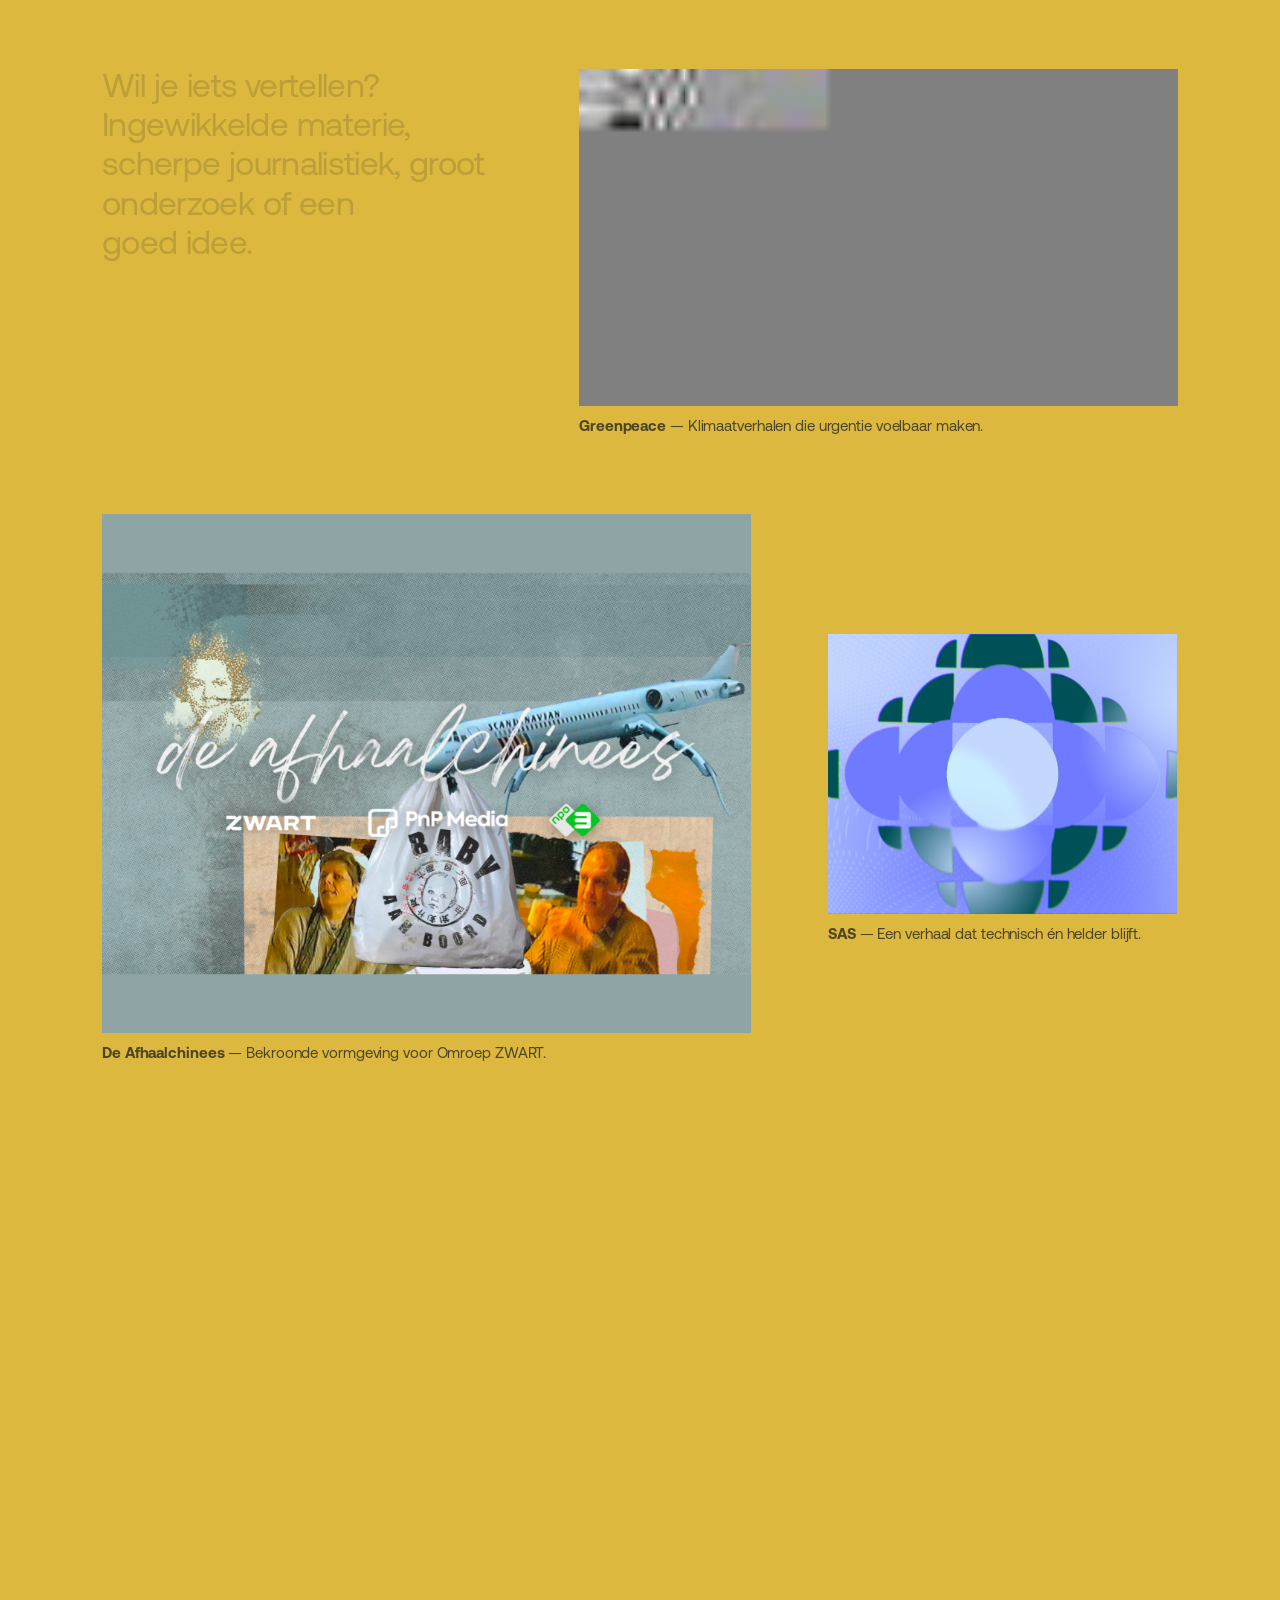
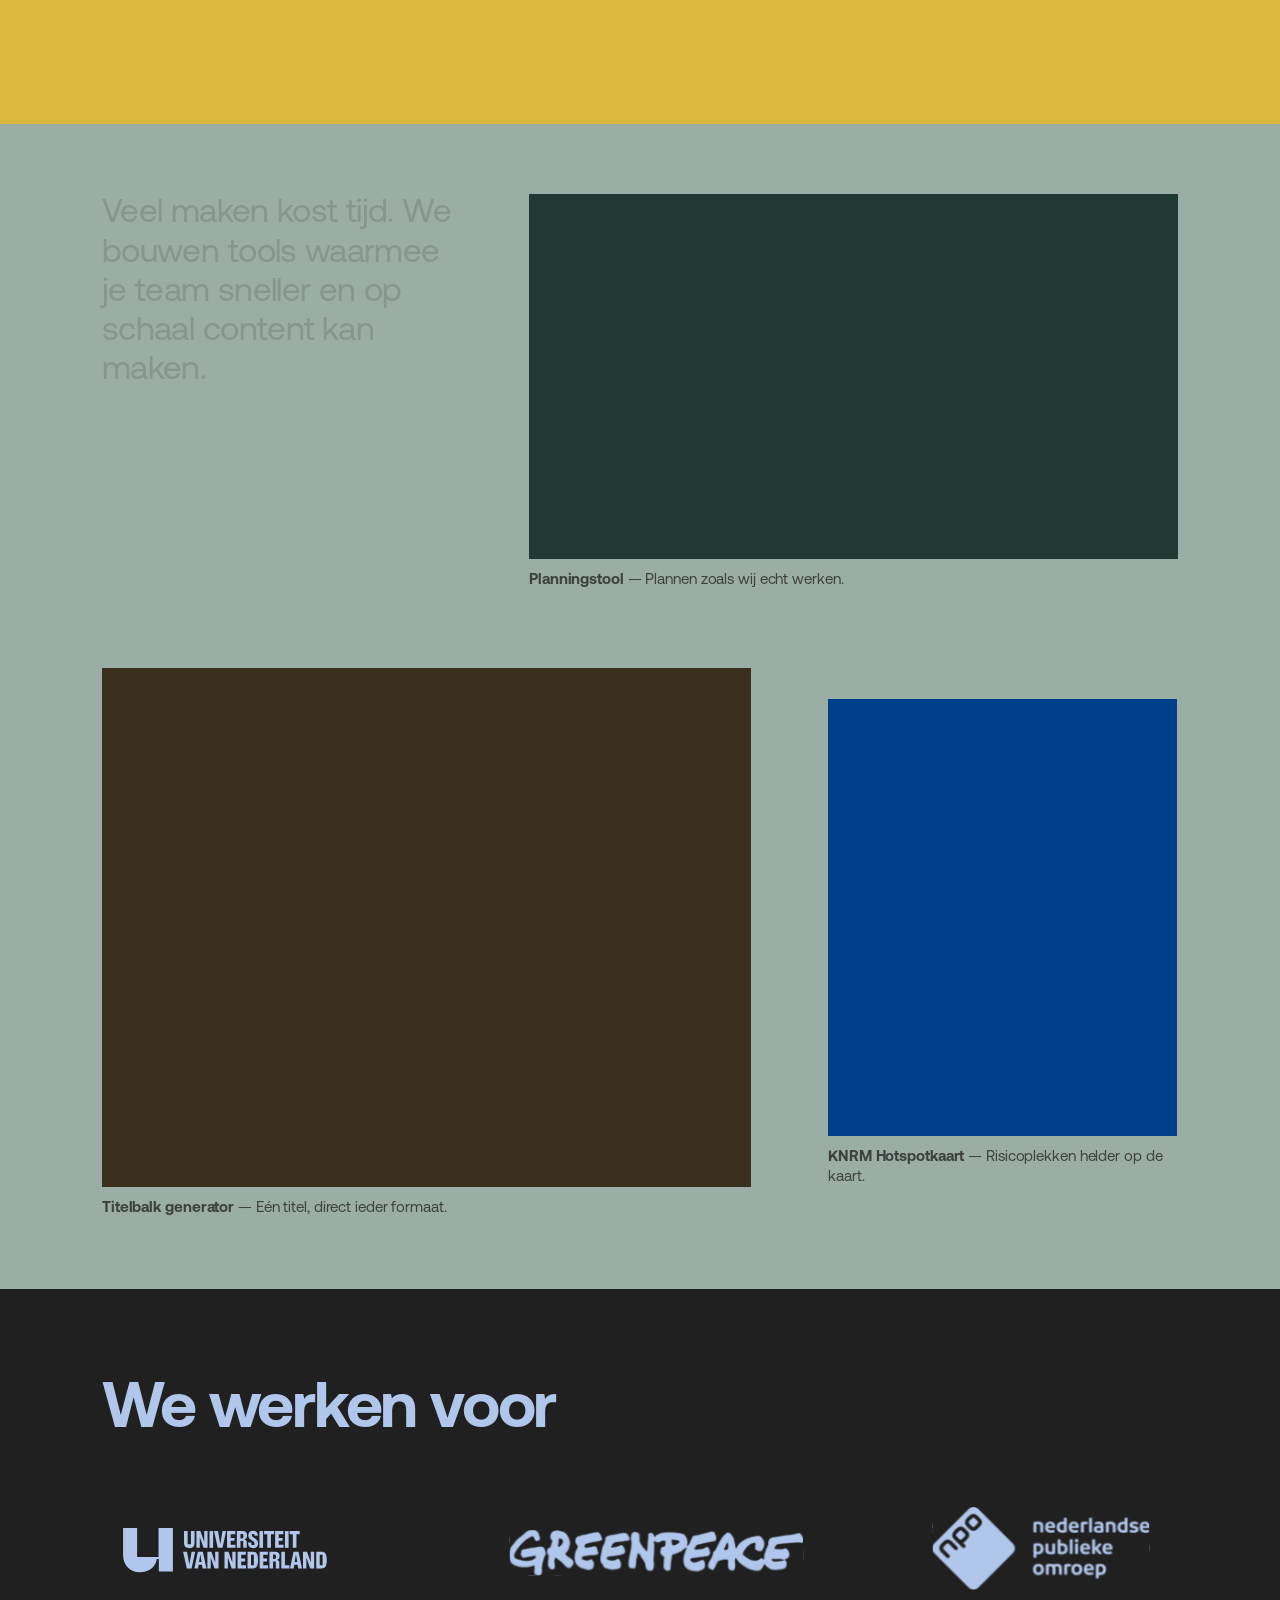
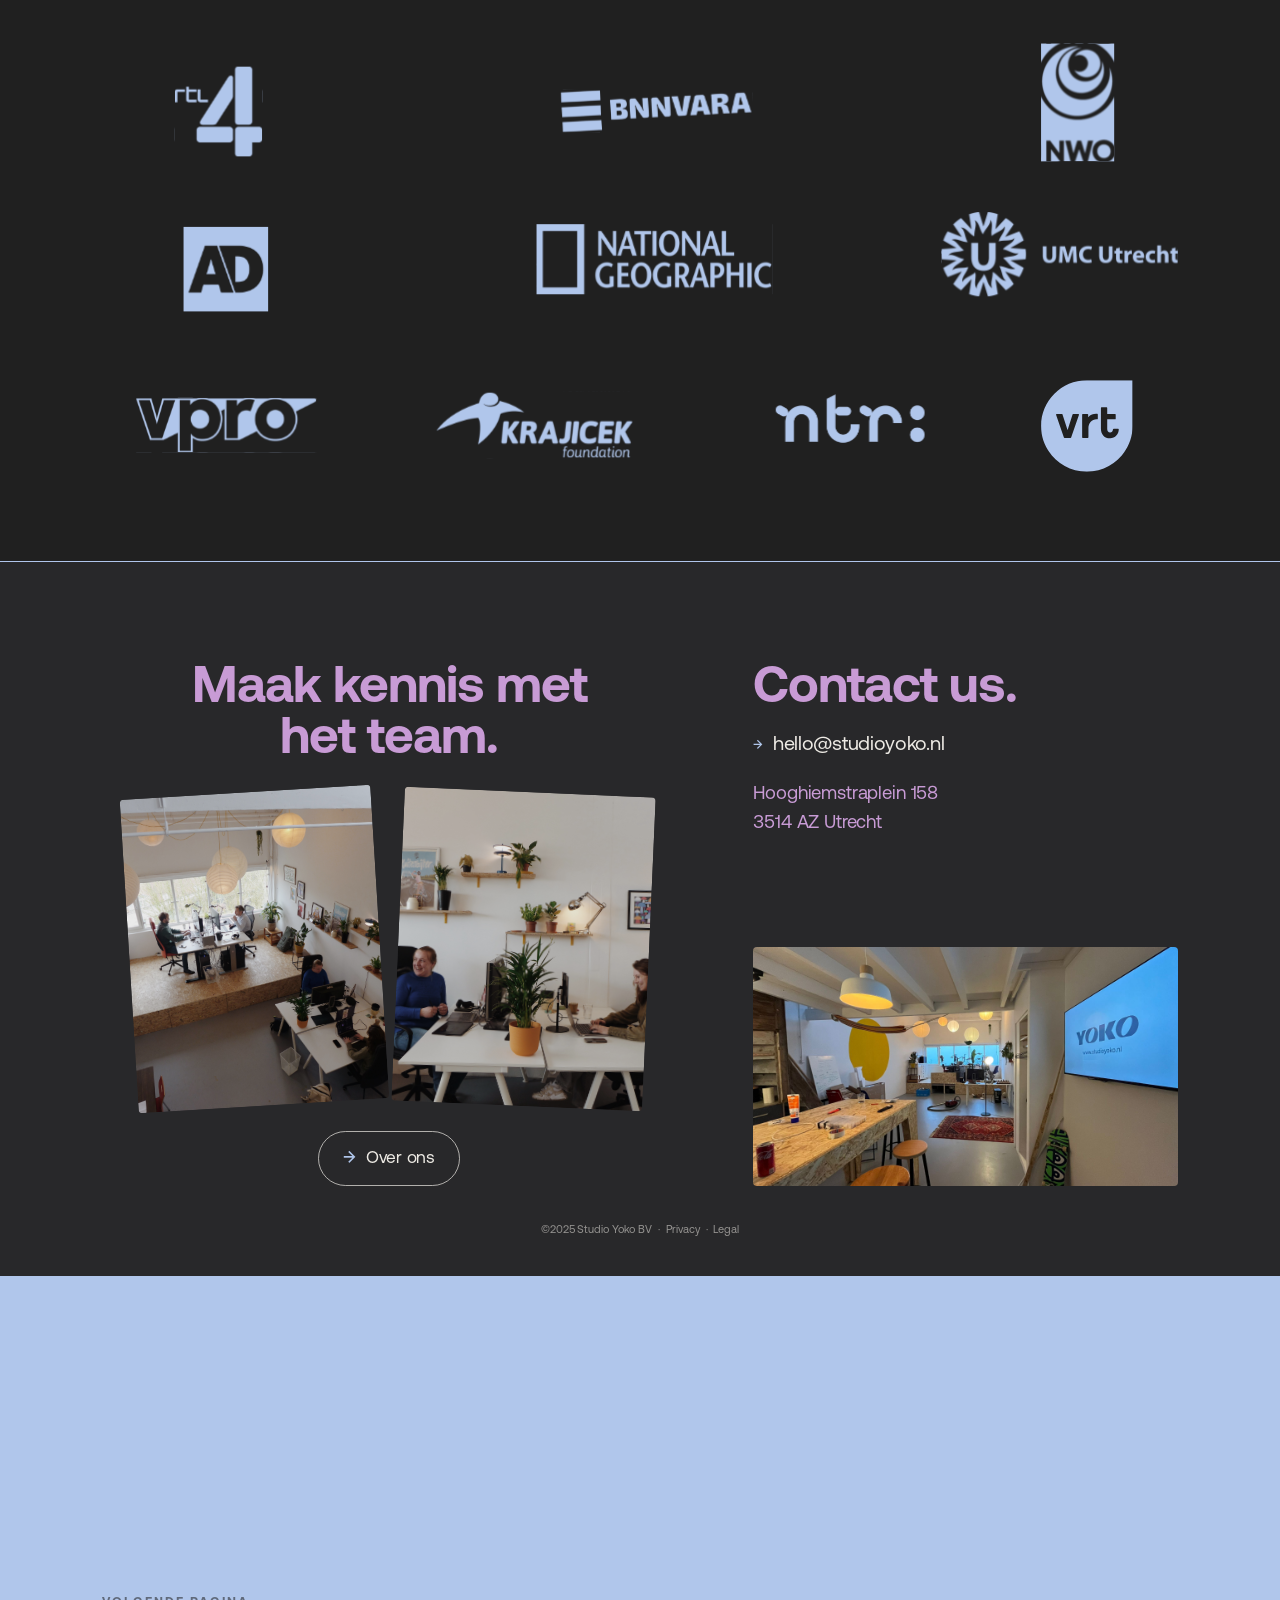
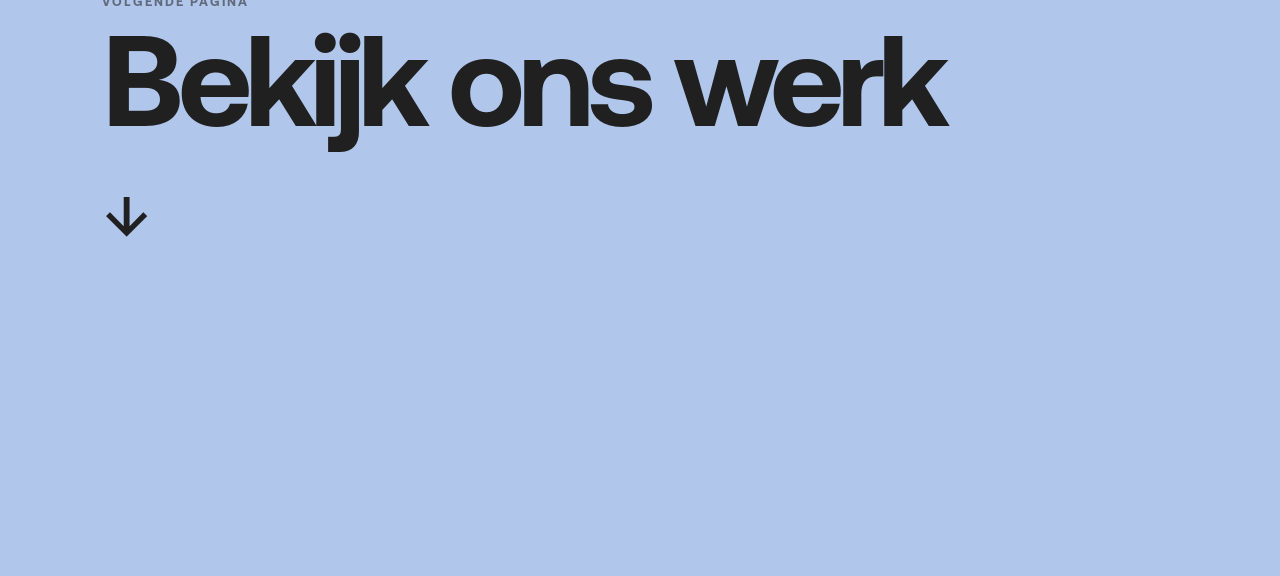
==== commit 1791c57e: "Menu: underline tekent zich bij hover; werkpagina: minder witruimte onder filters; over ons: duideli" ====
--- a/index.html
+++ b/index.html
@@ -8,8 +8,8 @@
     <link rel="icon" type="image/svg+xml" href="assets/favicon.svg">
     <link rel="icon" type="image/png" href="assets/favicon.png">
     <link rel="apple-touch-icon" href="assets/apple-touch-icon.png">
-    <link rel="stylesheet" href="css/style.css?v=171">
-    <link rel="stylesheet" href="css/nav-desktop.css?v=7">
+    <link rel="stylesheet" href="css/style.css?v=178">
+    <link rel="stylesheet" href="css/nav-desktop.css?v=8">
     <style>
         .home-work-intro__body--continuous { max-width: none; }
         .home-work-intro__desktop-line { display: block; }
--- a/css/style.css
+++ b/css/style.css
@@ -1,4 +1,4 @@
-@import url('nav-desktop.css?v=6');
+@import url('nav-desktop.css?v=8');
 
 /* ============================================================
    STUDIO YOKO — Stylesheet
@@ -1310,14 +1310,14 @@
 
 /* Work page: thumbs steken over de bovenrand van het witte vlak */
 .page--work .page-header {
-    padding-bottom: clamp(120px, 13vw, 200px);
+    padding-bottom: clamp(28px, 3vw, 48px);
     border-bottom: none;
 }
 .work--page {
     background: transparent;
 }
 .work--page .work__grid {
-    margin-top: clamp(-90px, -9vw, -140px);
+    margin-top: 0;
     background: transparent;
 }
 
@@ -3768,3 +3768,63 @@
         transition: none;
     }
 }
+
+/* ===== Case-split: tekst naast een beeldgrid (vooral voor niet-16:9 beeld) ===== */
+.case-split {
+    display: grid;
+    grid-template-columns: minmax(260px, .62fr) minmax(0, 1.38fr);
+    gap: clamp(32px, 5vw, 88px);
+    align-items: start;
+    padding: clamp(58px, 6vw, 92px) var(--pad-x);
+}
+.case-split--reverse { grid-template-columns: minmax(0, 1.38fr) minmax(260px, .62fr); }
+.case-split--reverse .case-split__text { order: 2; }
+.case-split__text {
+    position: sticky;
+    top: clamp(72px, 8vw, 112px);
+    display: grid;
+    gap: clamp(20px, 2vw, 32px);
+}
+.case-split__text .case-narrative__label { max-width: none; margin: 0; }
+.case-split__text .case-narrative__copy { max-width: 44ch; margin: 0; }
+.case-split__media { min-width: 0; }
+.case-split__media > * { width: 100% !important; margin: 0 !important; }
+@media (max-width: 820px) {
+    .case-split,
+    .case-split--reverse {
+        grid-template-columns: minmax(0, 1fr);
+        gap: 28px;
+        padding-inline: 20px;
+    }
+    .case-split--reverse .case-split__text { order: 0; }
+    .case-split__text { position: static; }
+}
+
+/* ===== Over ons: intro met duidelijke hiërarchie en leesbare kleuren ===== */
+.about-intro { align-items: start; }
+.about-intro .reel-sub__intro-text { display: grid; gap: clamp(16px, 1.6vw, 24px); max-width: 52ch; }
+.about-intro .reel-sub__intro-text p { margin: 0 !important; color: rgba(32, 32, 32, 0.82); }
+.about-intro .about-intro__eyebrow {
+    font-size: clamp(12px, 0.9vw, 14px);
+    font-weight: 700;
+    letter-spacing: 0.16em;
+    line-height: 1.2;
+    text-transform: uppercase;
+    color: rgba(32, 32, 32, 0.6);
+}
+.about-intro .about-intro__lead {
+    margin: 0 !important;
+    color: var(--dark);
+    font-size: clamp(32px, 3.6vw, 56px);
+    font-weight: 700;
+    line-height: 1.02;
+    letter-spacing: -0.035em;
+}
+body.page--studio .about-intro .about-intro__proof {
+    padding-top: clamp(14px, 1.2vw, 20px);
+    border-top: 1px solid rgba(32, 32, 32, 0.18);
+    color: rgba(32, 32, 32, 0.7);
+    font-size: clamp(15px, 1.1vw, 17px) !important;
+    line-height: 1.4 !important;
+}
+.page--studio .studio__split .studio__body p { color: rgba(32, 32, 32, 0.82); }
--- a/css/nav-desktop.css
+++ b/css/nav-desktop.css
@@ -25,18 +25,21 @@
         font-size: clamp(22px, 1.65vw, 30px);
         font-weight: 500;
         line-height: 1;
-        text-decoration: underline;
-        text-decoration-thickness: 1.5px;
-        text-underline-offset: 5px;
-        text-decoration-color: transparent;
+        text-decoration: none;
+        /* Underline die bij hover van links naar rechts wordt getekend (en rechts weer weggaat). */
+        background-image: linear-gradient(currentColor, currentColor);
+        background-repeat: no-repeat;
+        background-position: 100% 100%;
+        background-size: 0% 2px;
         opacity: 1;
-        transition: opacity 0.2s ease, text-decoration-color 0.25s ease;
+        transition: opacity 0.2s ease, background-size 0.4s cubic-bezier(0.22, 1, 0.36, 1), background-position 0.4s cubic-bezier(0.22, 1, 0.36, 1);
     }
 
     .nav:not(.is-open) .nav__links a:hover,
+    .nav:not(.is-open) .nav__links a:focus-visible,
     .nav:not(.is-open) .nav__links a.nav__link--active {
-        background: transparent;
-        text-decoration-color: currentColor;
+        background-position: 0% 100%;
+        background-size: 100% 2px;
         transform: none;
     }
 
@@ -139,4 +142,5 @@
         animation: none;
         translate: none;
     }
+    .nav:not(.is-open) .nav__links a { transition: opacity 0.2s ease; }
 }
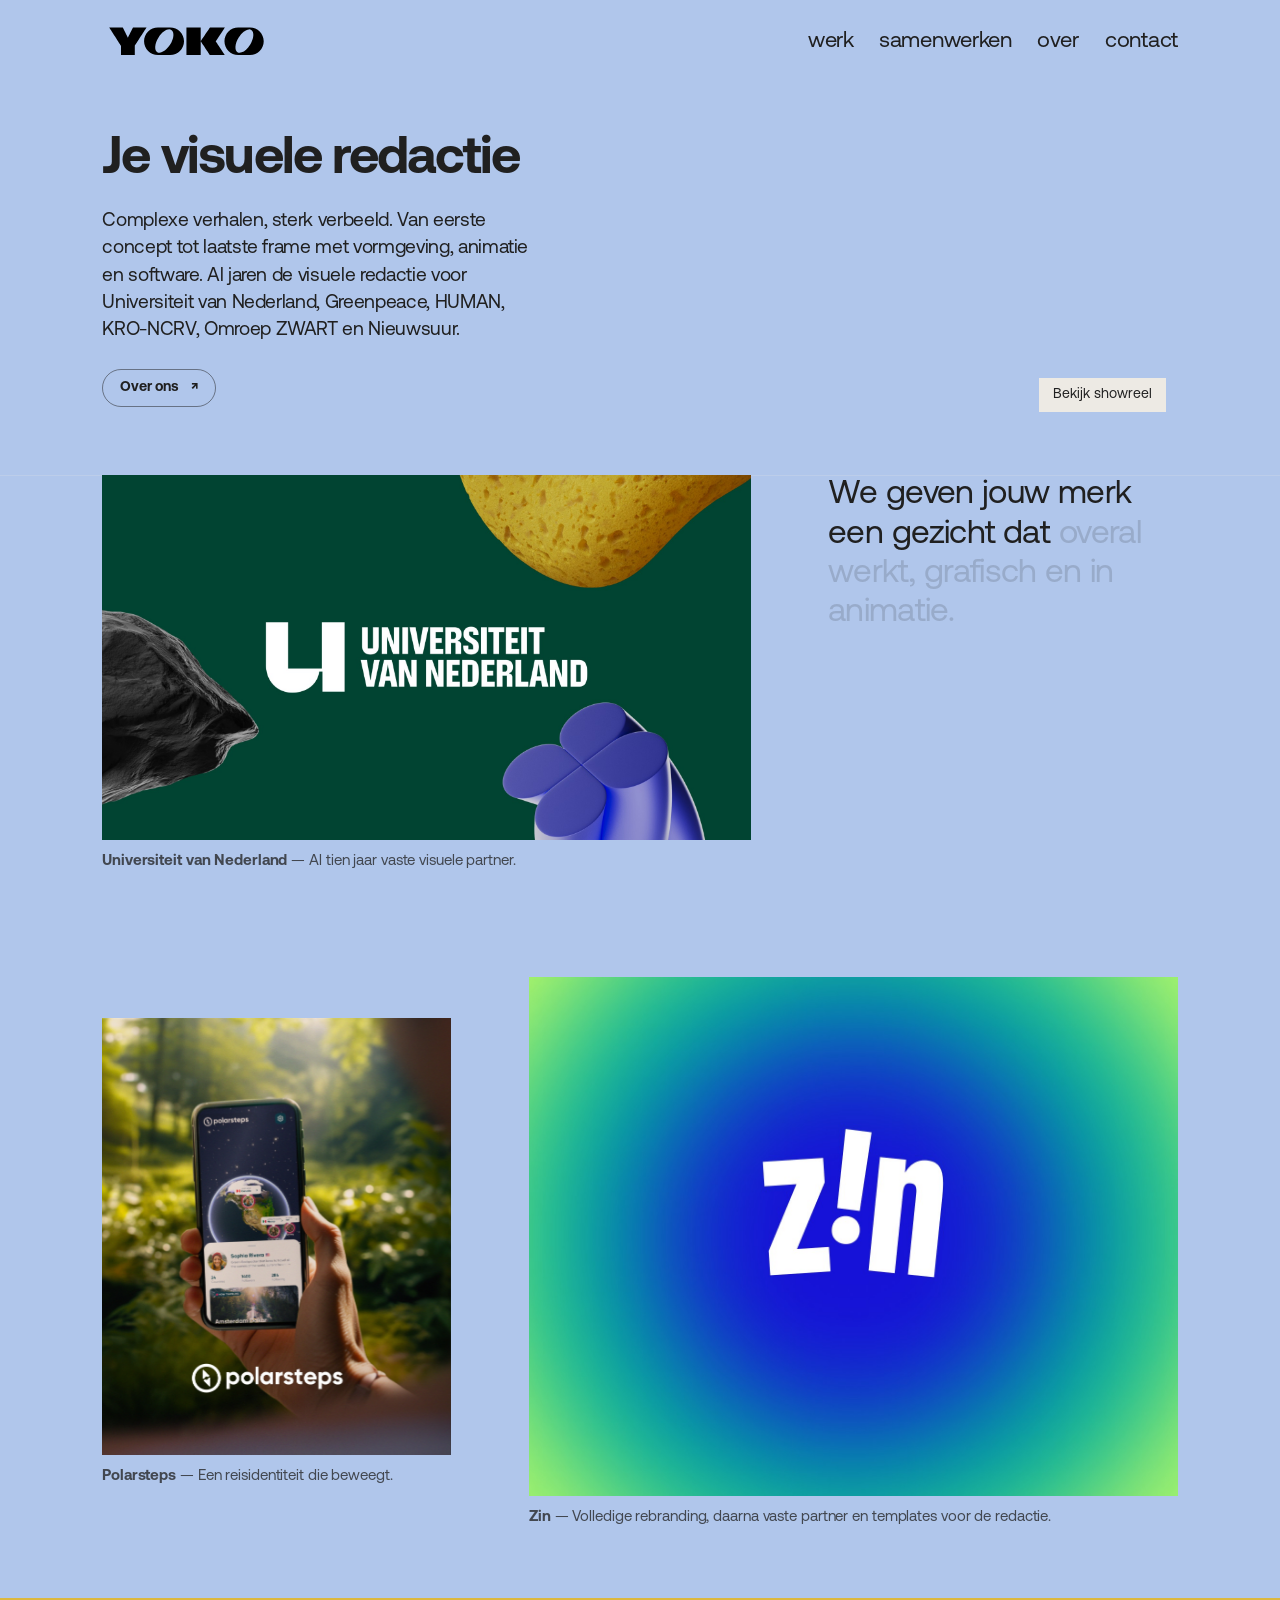
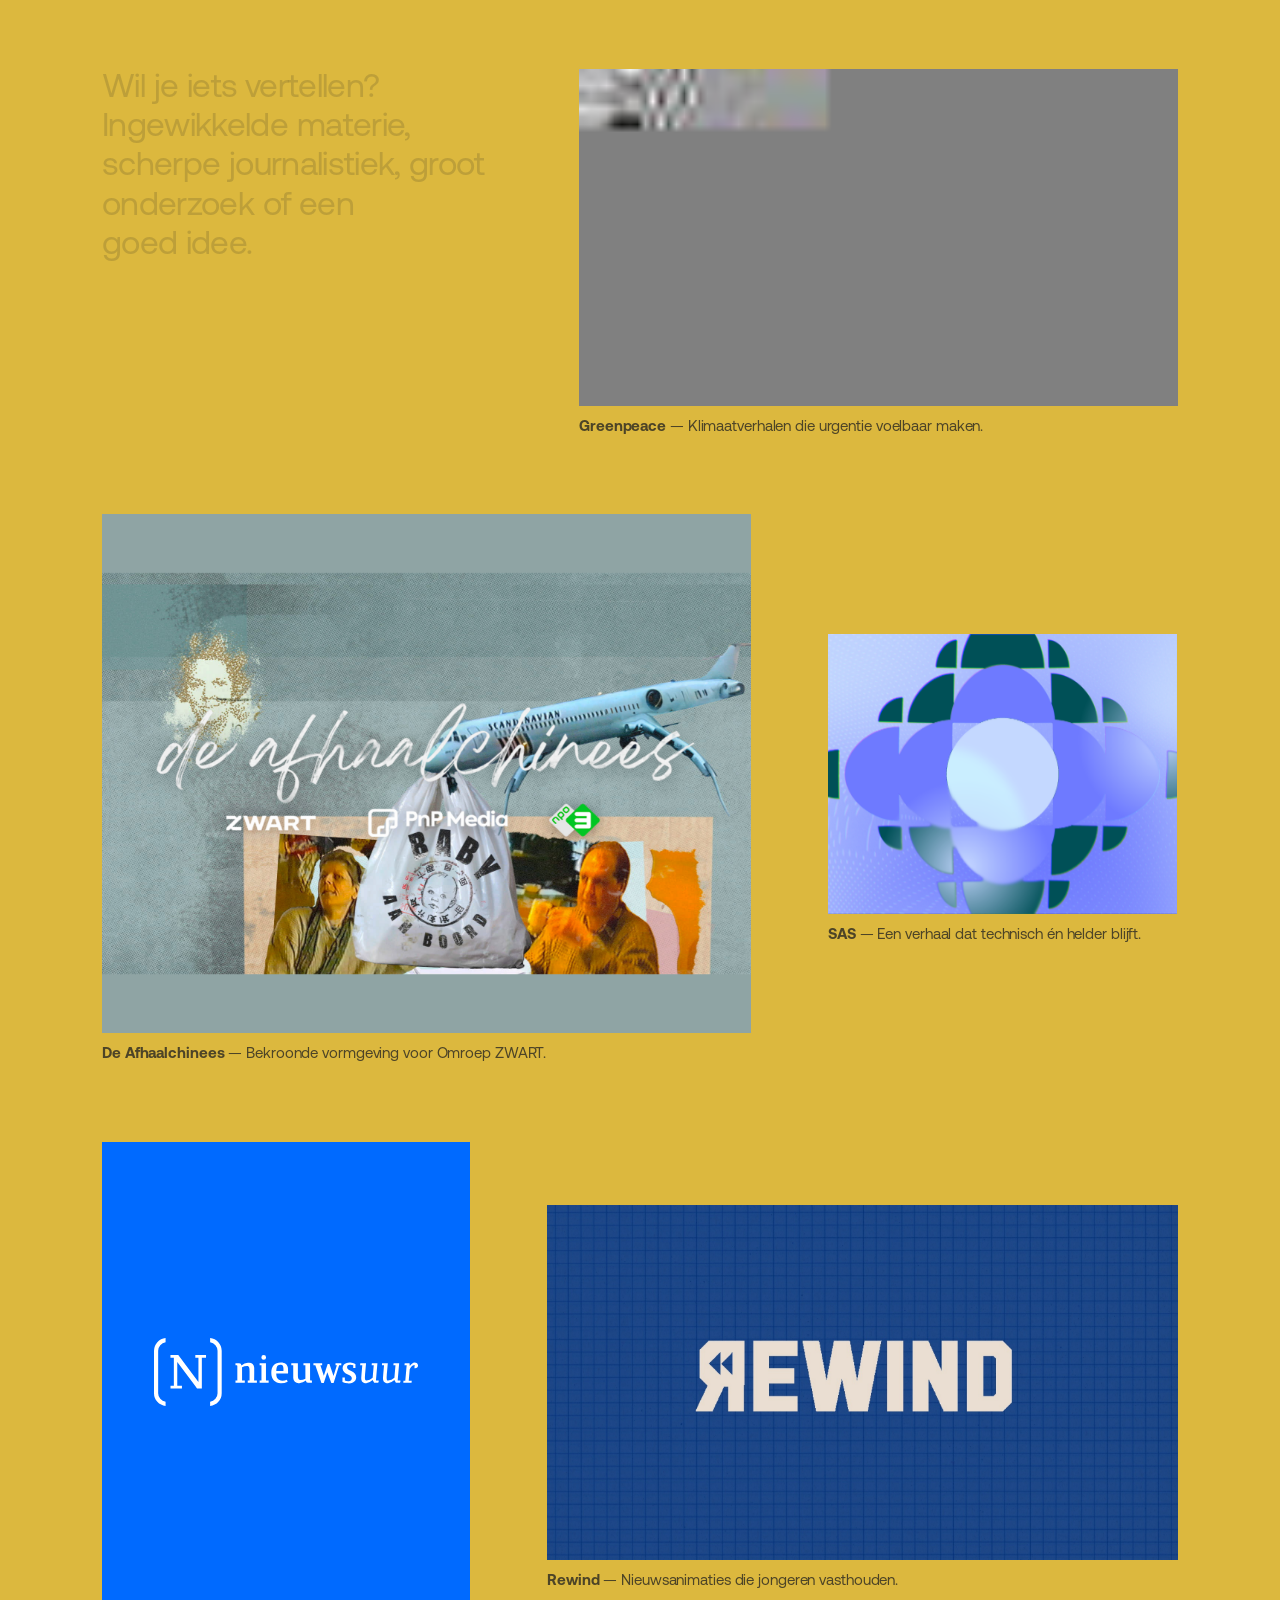
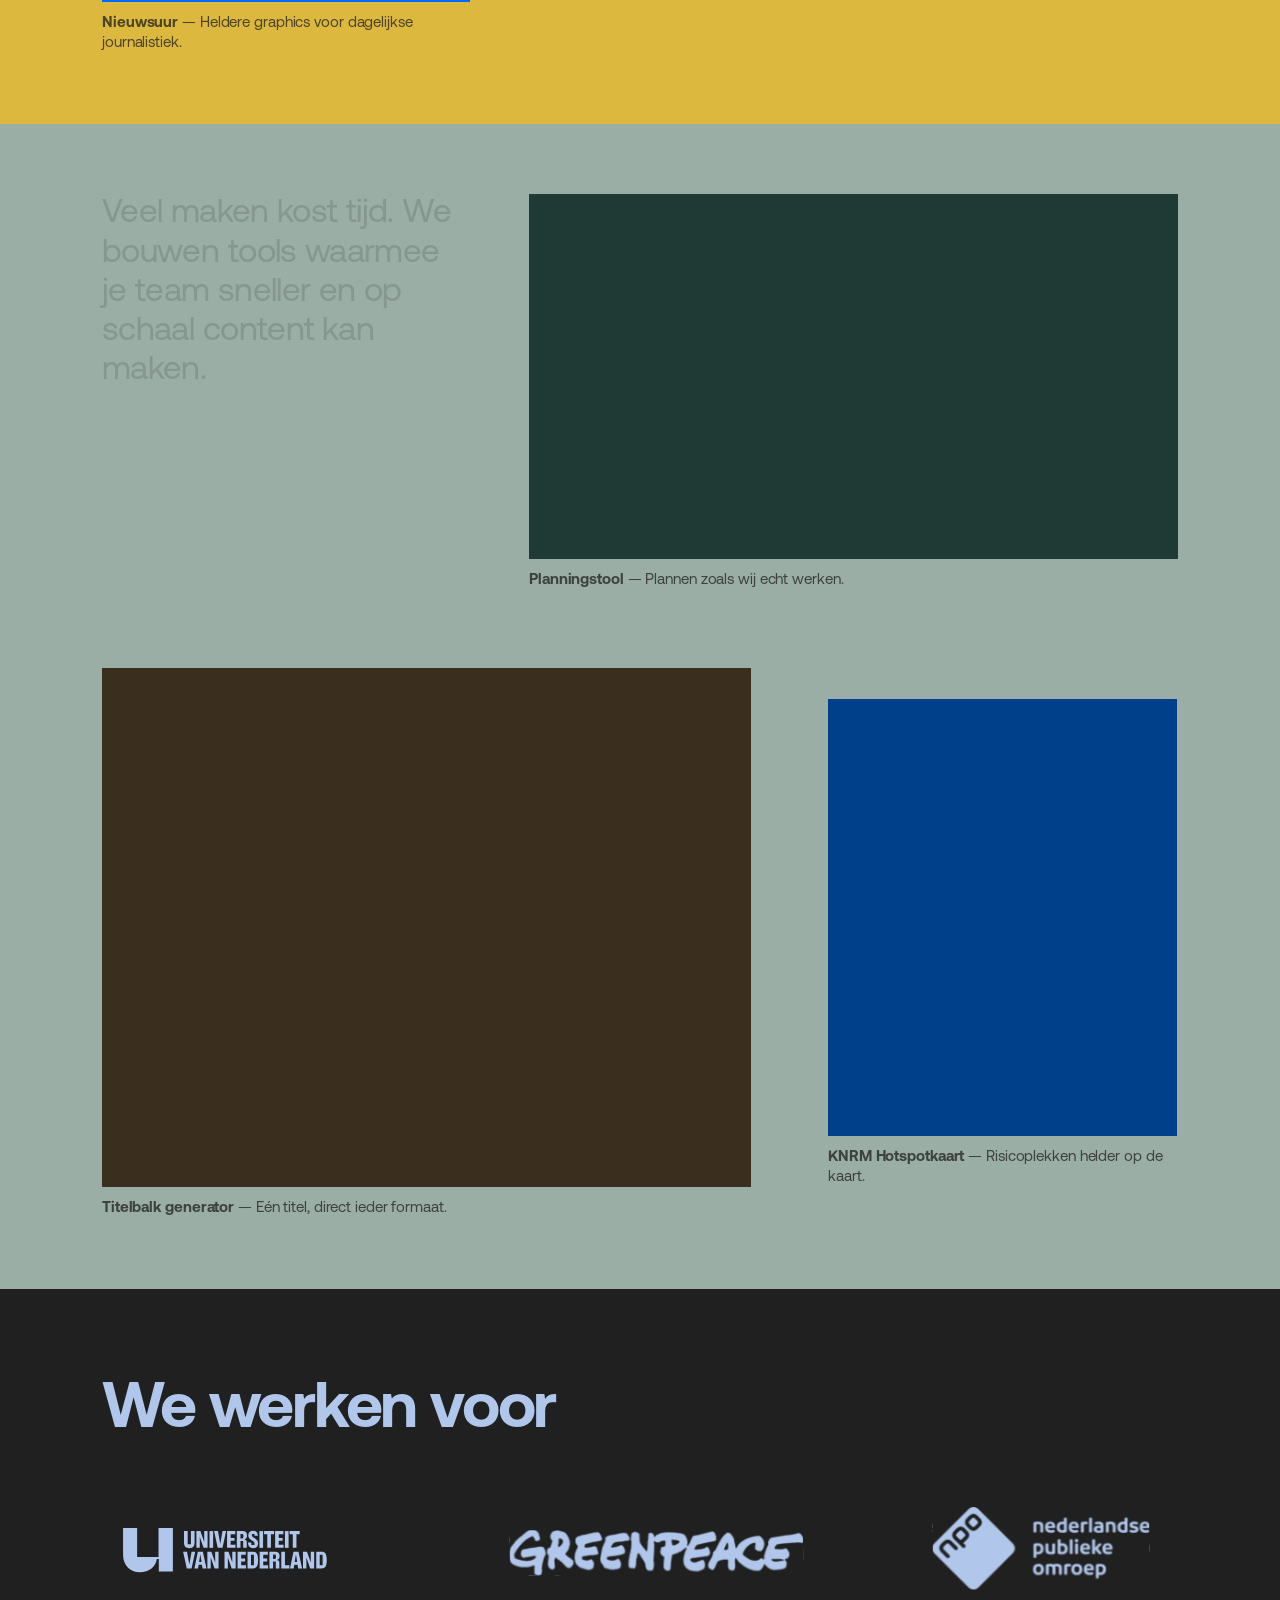
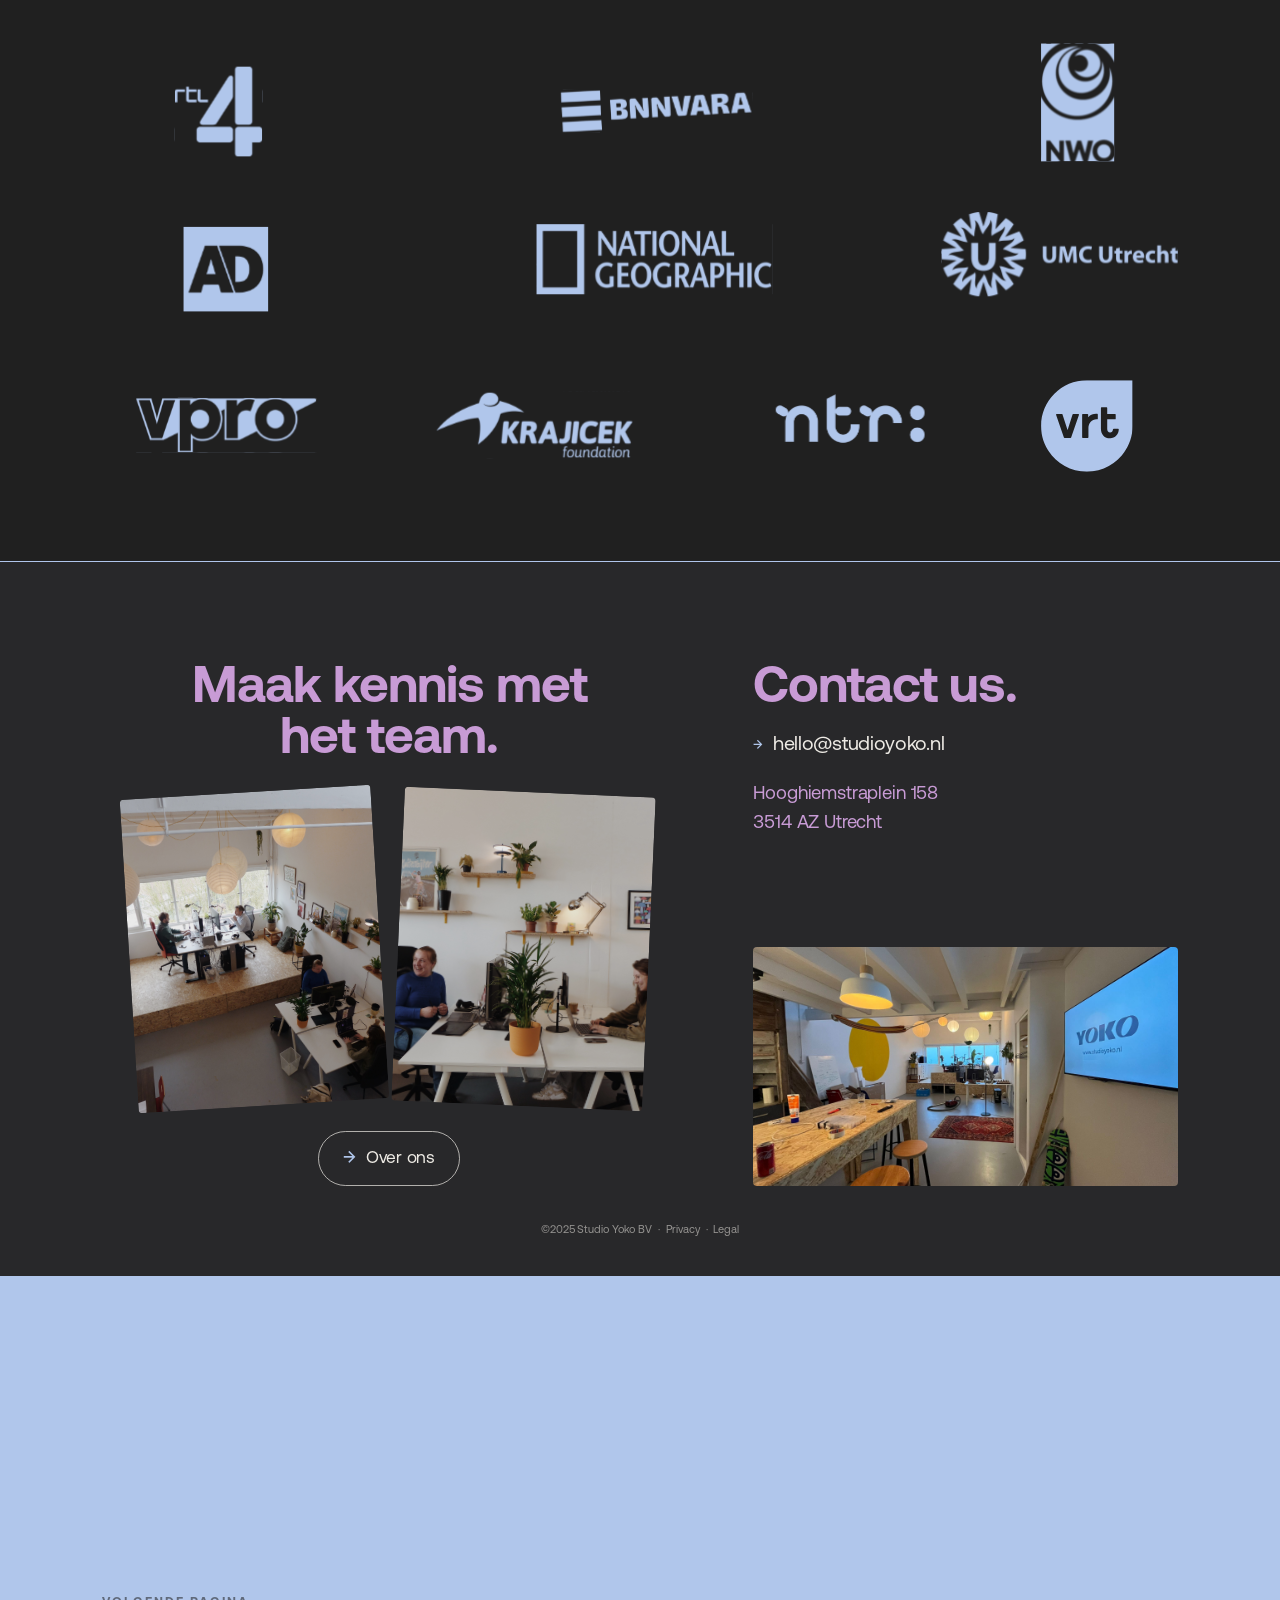
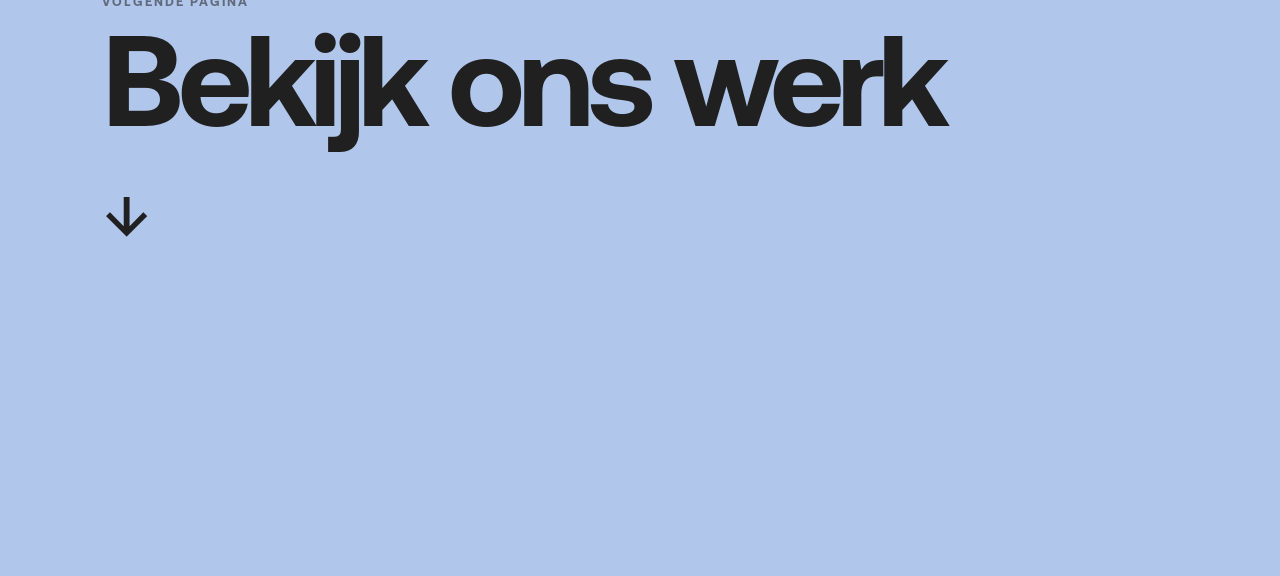
==== commit f16834a3: "Over ons: één kop en één tekststijl, kleinere tekst Co-Authored-By: Claude Sonnet 5.5 <noreply@anthr" ====
--- a/index.html
+++ b/index.html
@@ -8,7 +8,7 @@
     <link rel="icon" type="image/svg+xml" href="assets/favicon.svg">
     <link rel="icon" type="image/png" href="assets/favicon.png">
     <link rel="apple-touch-icon" href="assets/apple-touch-icon.png">
-    <link rel="stylesheet" href="css/style.css?v=178">
+    <link rel="stylesheet" href="css/style.css?v=179">
     <link rel="stylesheet" href="css/nav-desktop.css?v=8">
     <style>
         .home-work-intro__body--continuous { max-width: none; }
--- a/css/style.css
+++ b/css/style.css
@@ -3800,31 +3800,22 @@
     .case-split__text { position: static; }
 }
 
-/* ===== Over ons: intro met duidelijke hiërarchie en leesbare kleuren ===== */
-.about-intro { align-items: start; }
-.about-intro .reel-sub__intro-text { display: grid; gap: clamp(16px, 1.6vw, 24px); max-width: 52ch; }
-.about-intro .reel-sub__intro-text p { margin: 0 !important; color: rgba(32, 32, 32, 0.82); }
-.about-intro .about-intro__eyebrow {
-    font-size: clamp(12px, 0.9vw, 14px);
-    font-weight: 700;
-    letter-spacing: 0.16em;
-    line-height: 1.2;
-    text-transform: uppercase;
-    color: rgba(32, 32, 32, 0.6);
-}
-.about-intro .about-intro__lead {
-    margin: 0 !important;
-    color: var(--dark);
-    font-size: clamp(32px, 3.6vw, 56px);
+/* ===== Over ons: één kop, één tekststijl ===== */
+.about-intro { align-items: center; }
+.about-intro .reel-sub__intro-text { display: grid; gap: clamp(18px, 1.8vw, 28px); max-width: 48ch; }
+body.page--studio .about-intro .about-intro__lead {
+    margin: 0;
+    color: var(--dark);
+    font-size: clamp(34px, 3.9vw, 60px);
     font-weight: 700;
     line-height: 1.02;
     letter-spacing: -0.035em;
 }
-body.page--studio .about-intro .about-intro__proof {
-    padding-top: clamp(14px, 1.2vw, 20px);
-    border-top: 1px solid rgba(32, 32, 32, 0.18);
-    color: rgba(32, 32, 32, 0.7);
-    font-size: clamp(15px, 1.1vw, 17px) !important;
-    line-height: 1.4 !important;
-}
-.page--studio .studio__split .studio__body p { color: rgba(32, 32, 32, 0.82); }
+body.page--studio .about-intro .reel-sub__intro-text p,
+body.page--studio .studio__split .studio__body p {
+    margin: 0;
+    color: rgba(32, 32, 32, 0.82);
+    font-size: clamp(17px, 1.25vw, 20px) !important;
+    line-height: 1.5 !important;
+    letter-spacing: -0.01em !important;
+}
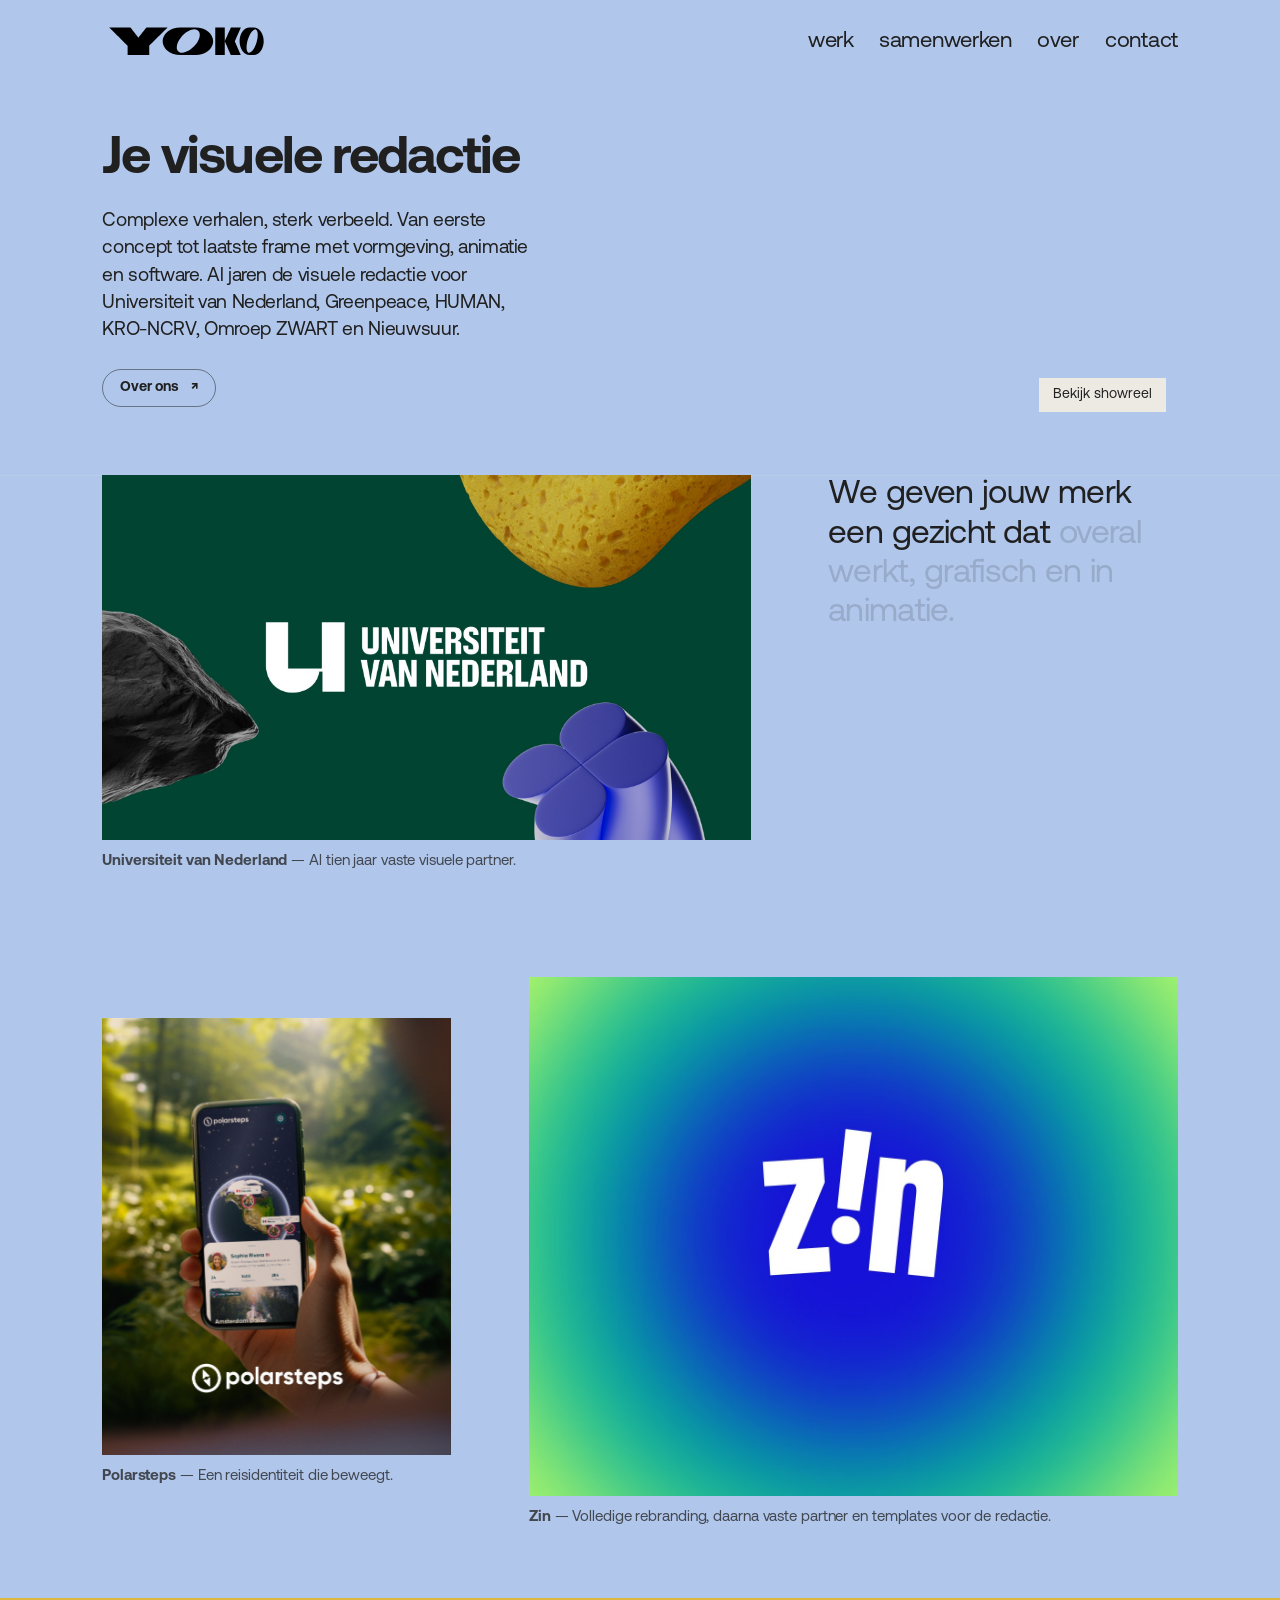
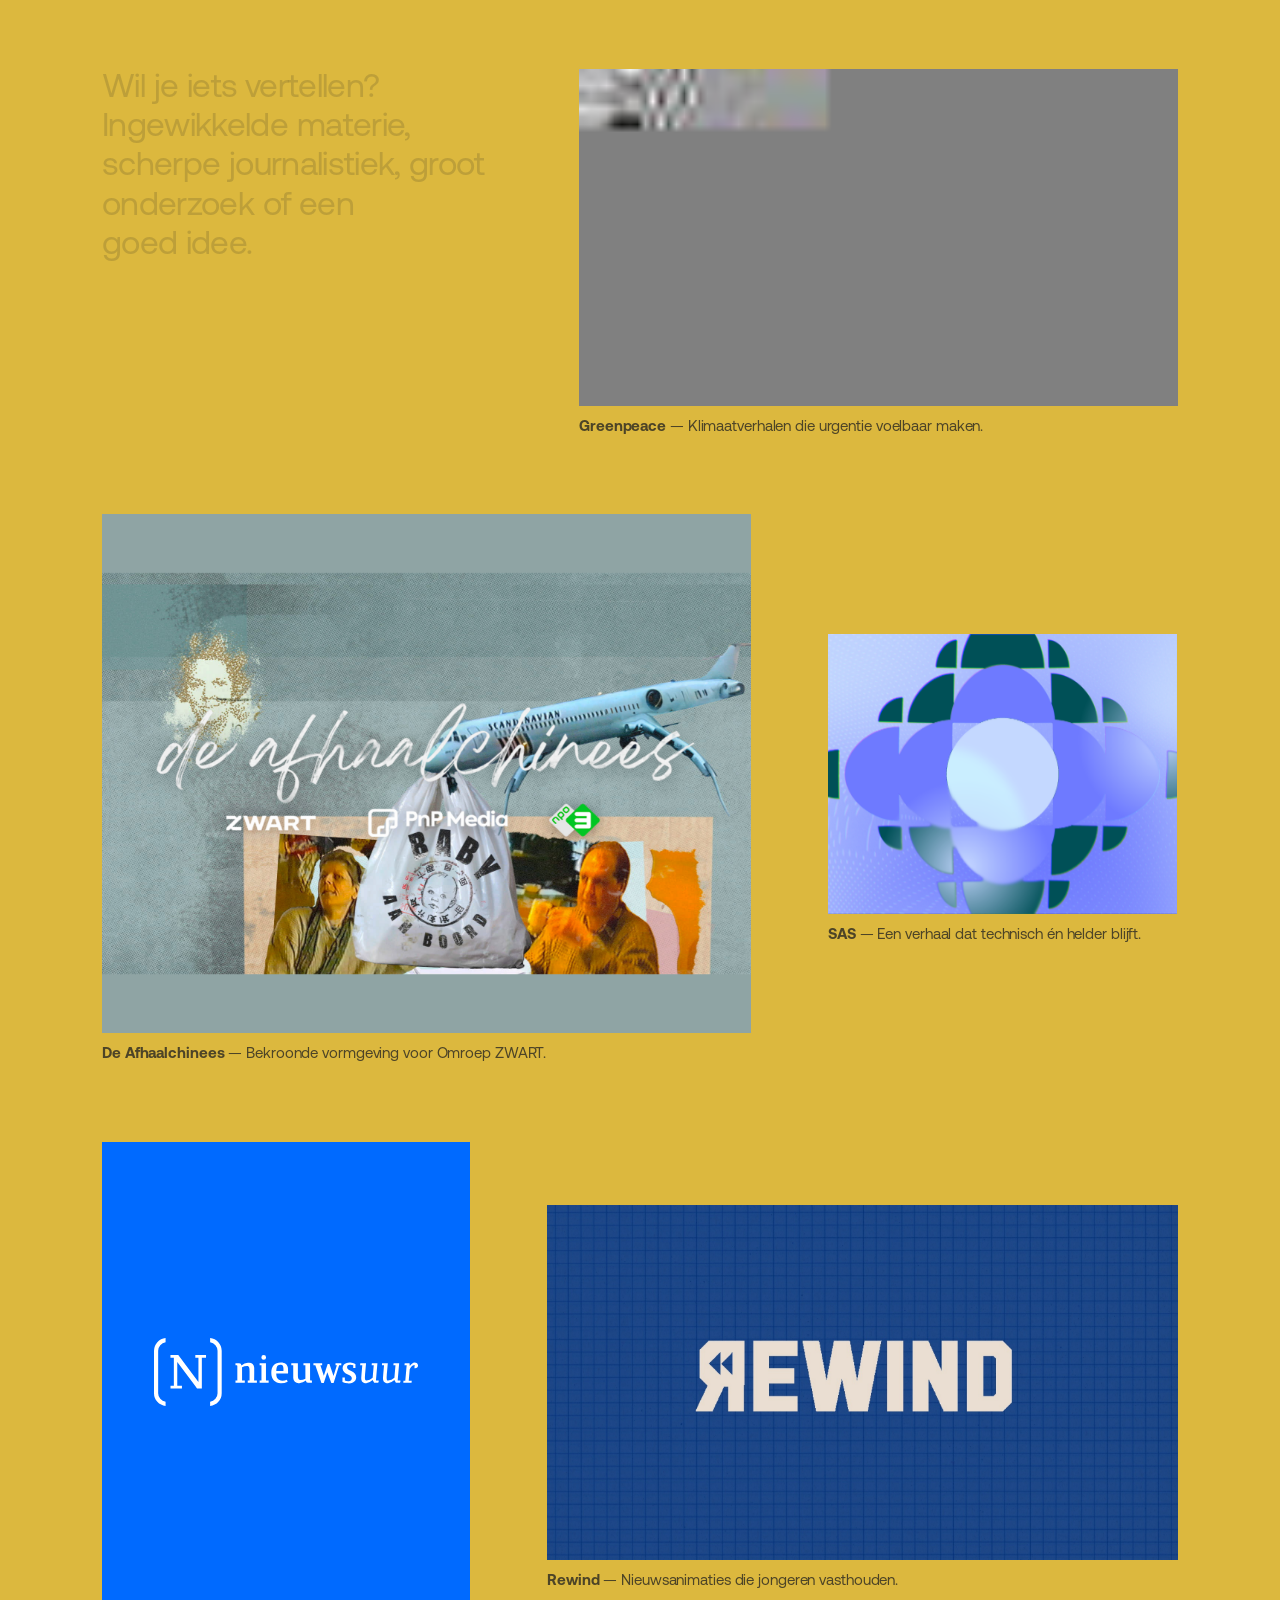
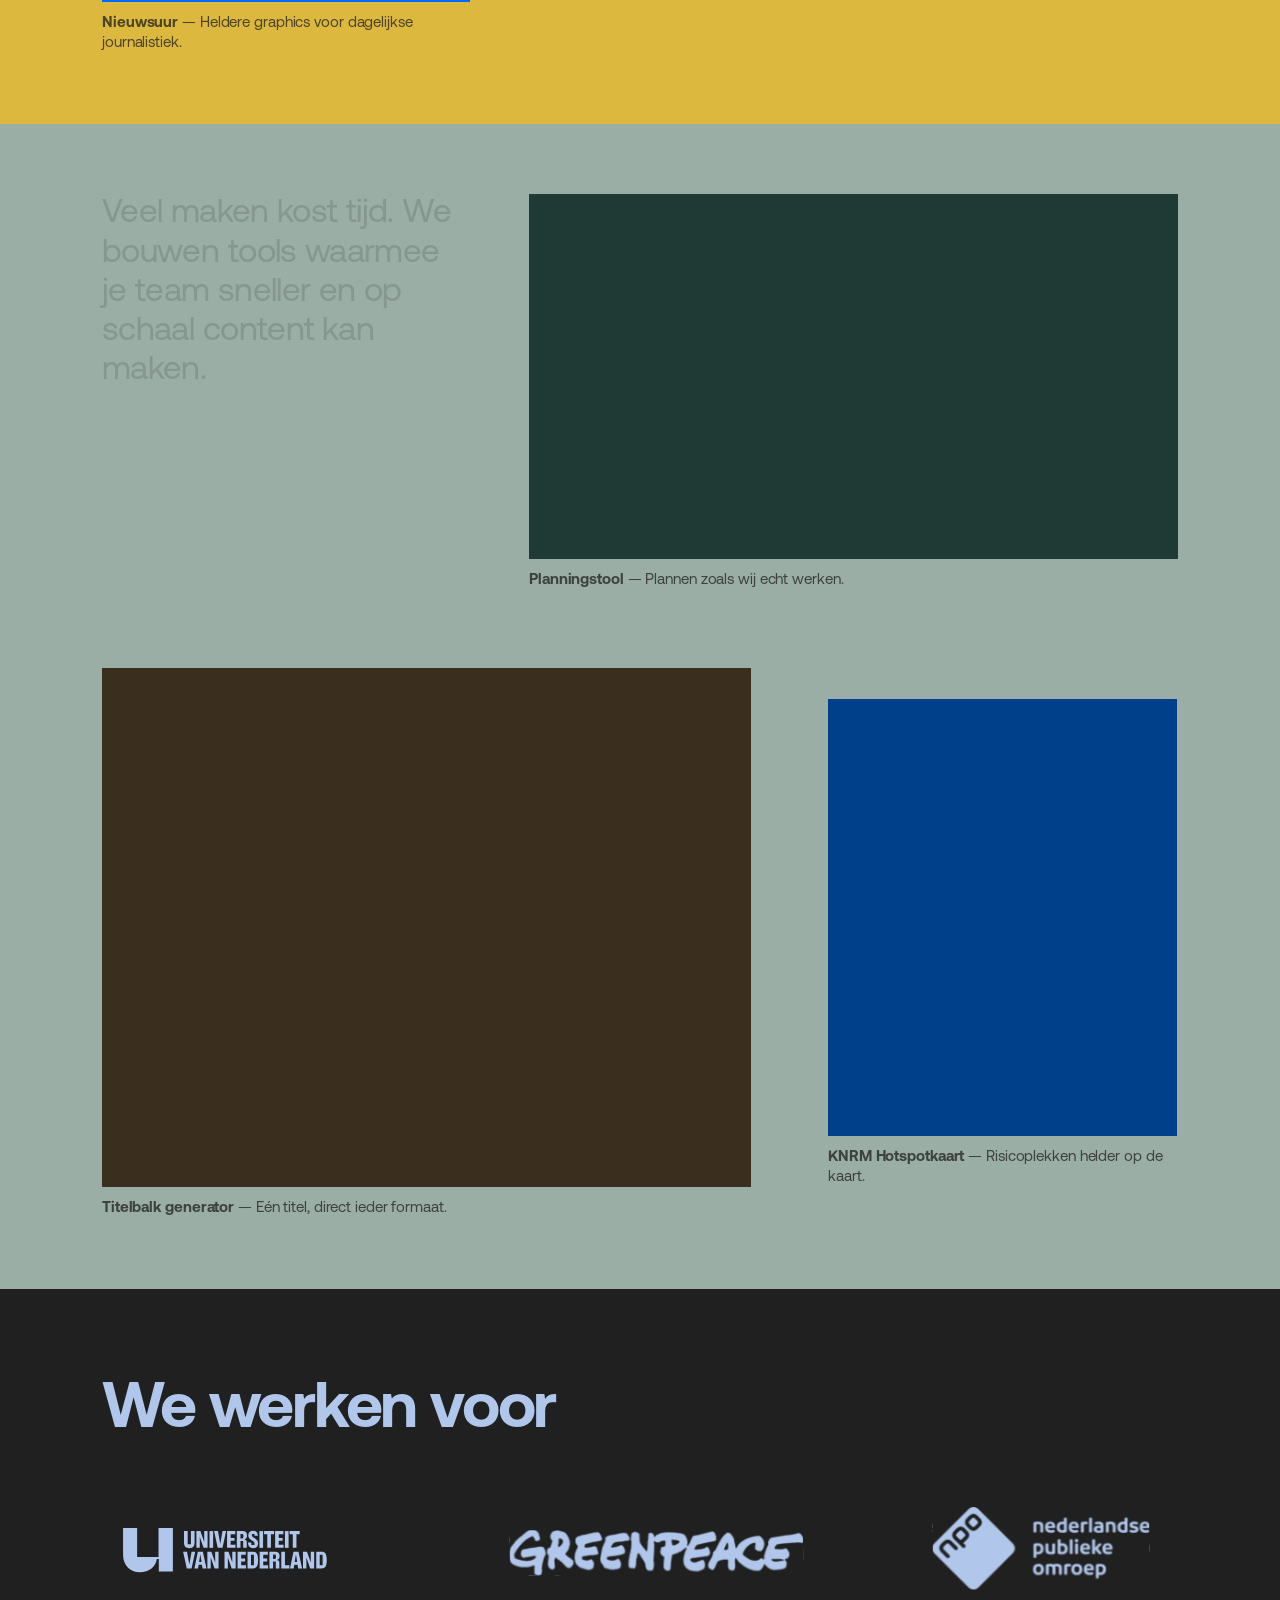
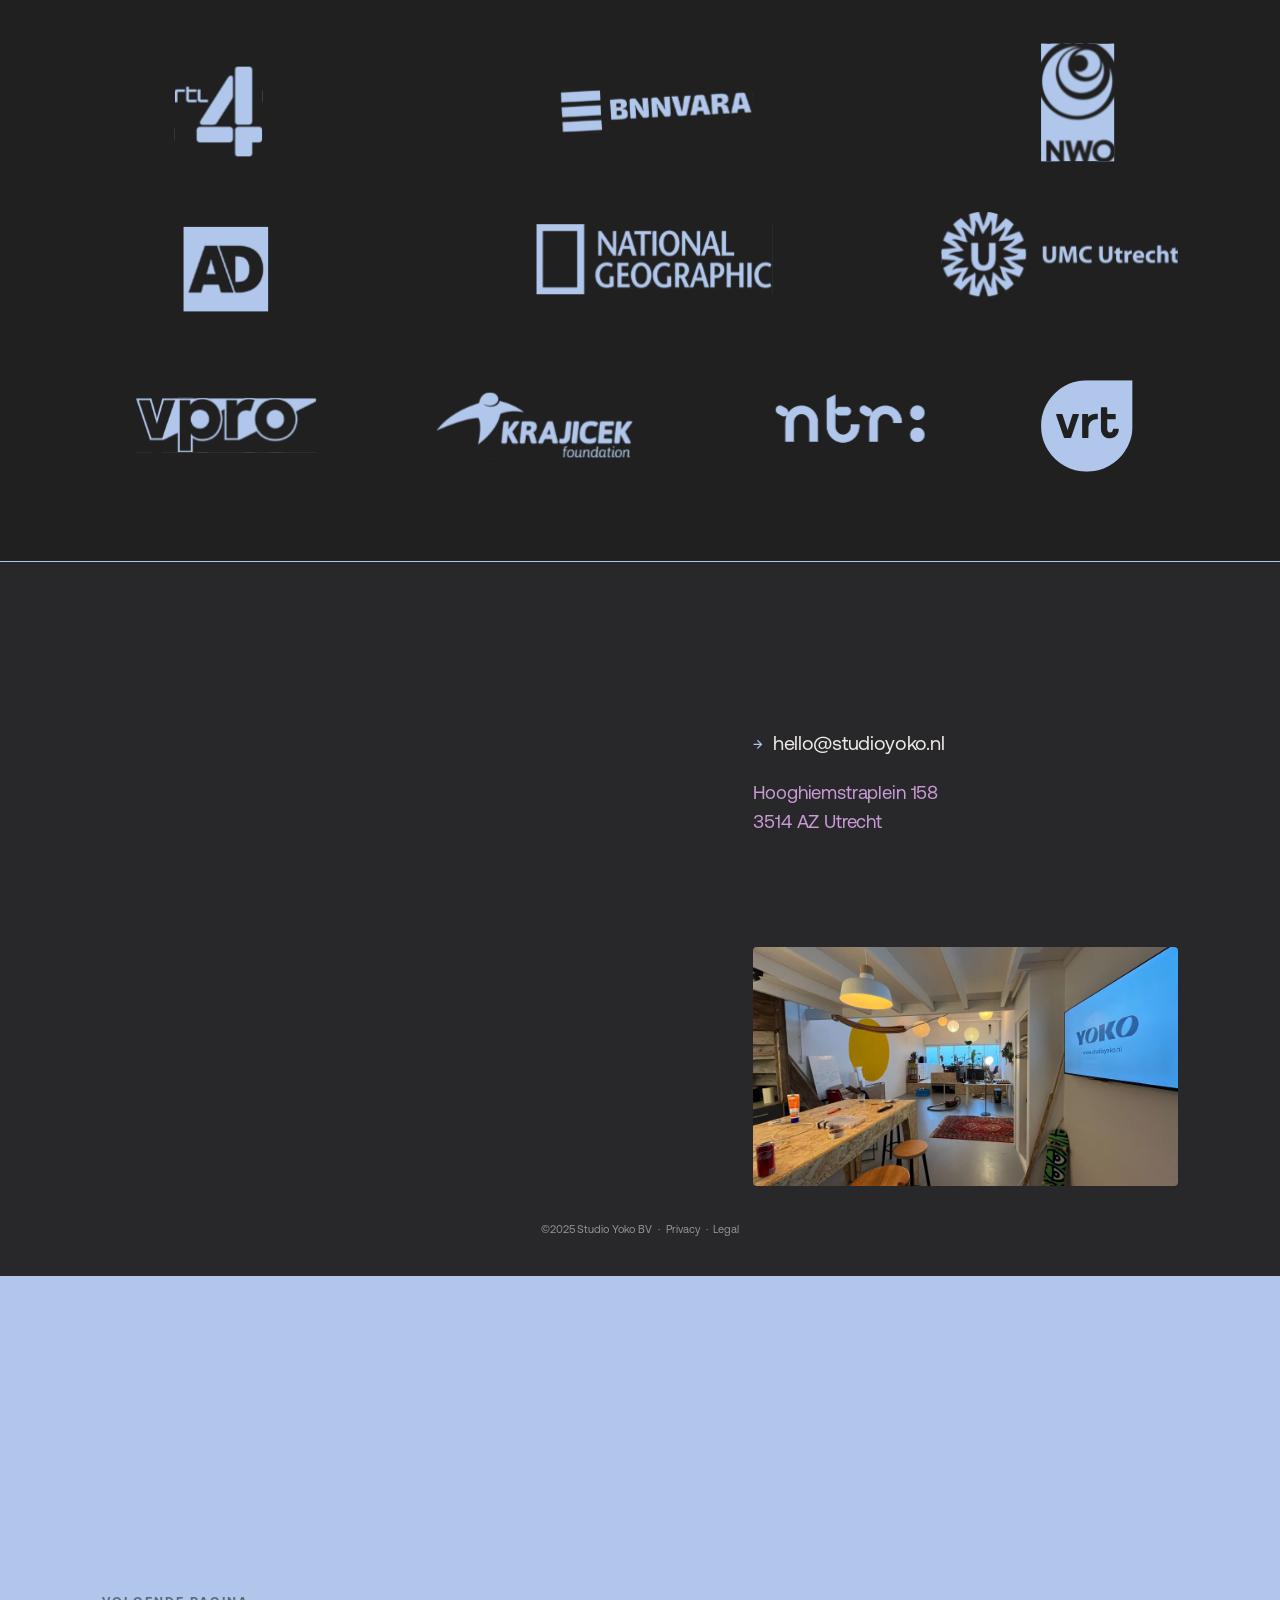
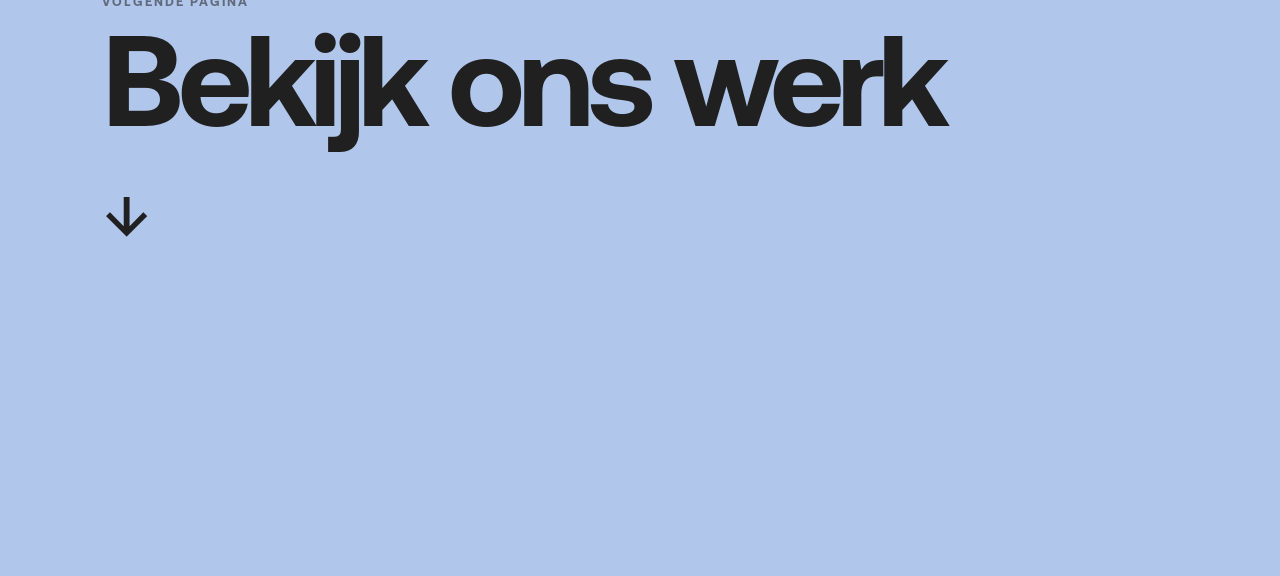
==== commit 082de572: "Build SAS-ICU case with process and optimized media" ====
--- a/index.html
+++ b/index.html
@@ -188,7 +188,7 @@
                     </div>
                     <span class="ch__client"><strong>De Afhaalchinees</strong> — Bekroonde vormgeving voor Omroep ZWART.</span>
                 </a>
-                <a class="ch__item js-fade" data-case-id="sas" href="#">
+                <a class="ch__item js-fade" data-case-id="sas" href="sas.html">
                     <div class="ch__media ch__media--swap">
                         <img src="assets/cases/sas-default.png" alt="SAS">
                         <img class="ch__swap-hover" src="assets/cases/sas-hover.png" alt="" aria-hidden="true">
@@ -314,7 +314,7 @@
 
     </div><!-- /.page-flow -->
 
-    <script src="data/cases.js?v=6"></script>
+    <script src="data/cases.js?v=7"></script>
     <script>window.YOKO_CONFIG = { mode: 'homepage', maxItems: 12 };</script>
     <script src="js/lottie.min.js?v=1"></script>
     <script src="js/main.js?v=51"></script>
--- a/css/style.css
+++ b/css/style.css
@@ -3802,8 +3802,14 @@
 
 /* ===== Over ons: één kop, één tekststijl ===== */
 .about-intro { align-items: center; }
-.about-intro .reel-sub__intro-text { display: grid; gap: clamp(18px, 1.8vw, 28px); max-width: 48ch; }
-body.page--studio .about-intro .about-intro__lead {
+.about-intro .reel-sub__intro-text { display: grid; gap: clamp(18px, 1.8vw, 28px); max-width: none; }
+@media (min-width: 821px) {
+    .reel-sub--intro.about-intro {
+        grid-template-columns: minmax(0, 1.1fr) minmax(0, 0.9fr);
+    }
+}
+body.page--studio .about-intro .about-intro__lead,
+body.page--studio .collab__hero h1 {
     margin: 0;
     color: var(--dark);
     font-size: clamp(34px, 3.9vw, 60px);
@@ -3811,11 +3817,44 @@
     line-height: 1.02;
     letter-spacing: -0.035em;
 }
+.about-intro .reel-sub__intro-text p { max-width: 40ch; }
 body.page--studio .about-intro .reel-sub__intro-text p,
 body.page--studio .studio__split .studio__body p {
-    margin: 0;
     color: rgba(32, 32, 32, 0.82);
-    font-size: clamp(17px, 1.25vw, 20px) !important;
-    line-height: 1.5 !important;
-    letter-spacing: -0.01em !important;
-}
+}
+.about-footer__copy {
+    max-width: 36ch;
+    color: var(--cream);
+    font-size: var(--type-reading);
+    line-height: 1.42;
+    letter-spacing: -0.018em;
+}
+.footer__contact--compact .footer__title,
+.footer__contact--compact .footer__address { color: var(--gray); }
+.footer__contact--compact .cta-arrow { color: var(--cream); }
+.footer__contact-details {
+    display: flex;
+    align-items: center;
+    flex-wrap: wrap;
+    gap: clamp(24px, 3vw, 48px);
+    margin-top: clamp(20px, 3vw, 48px);
+}
+.footer__contact-details .footer__address::after {
+    content: "";
+    display: block;
+    width: 44px;
+    height: 3px;
+    margin-top: 18px;
+    background: currentColor;
+}
+.footer__contact-symbol {
+    width: clamp(72px, 7vw, 110px);
+    height: auto;
+    filter: brightness(0) invert(75%);
+}
+@media (max-width: 720px) {
+    .about-footer__copy {
+        font-size: var(--type-reading-mobile);
+        line-height: 1.45;
+    }
+}
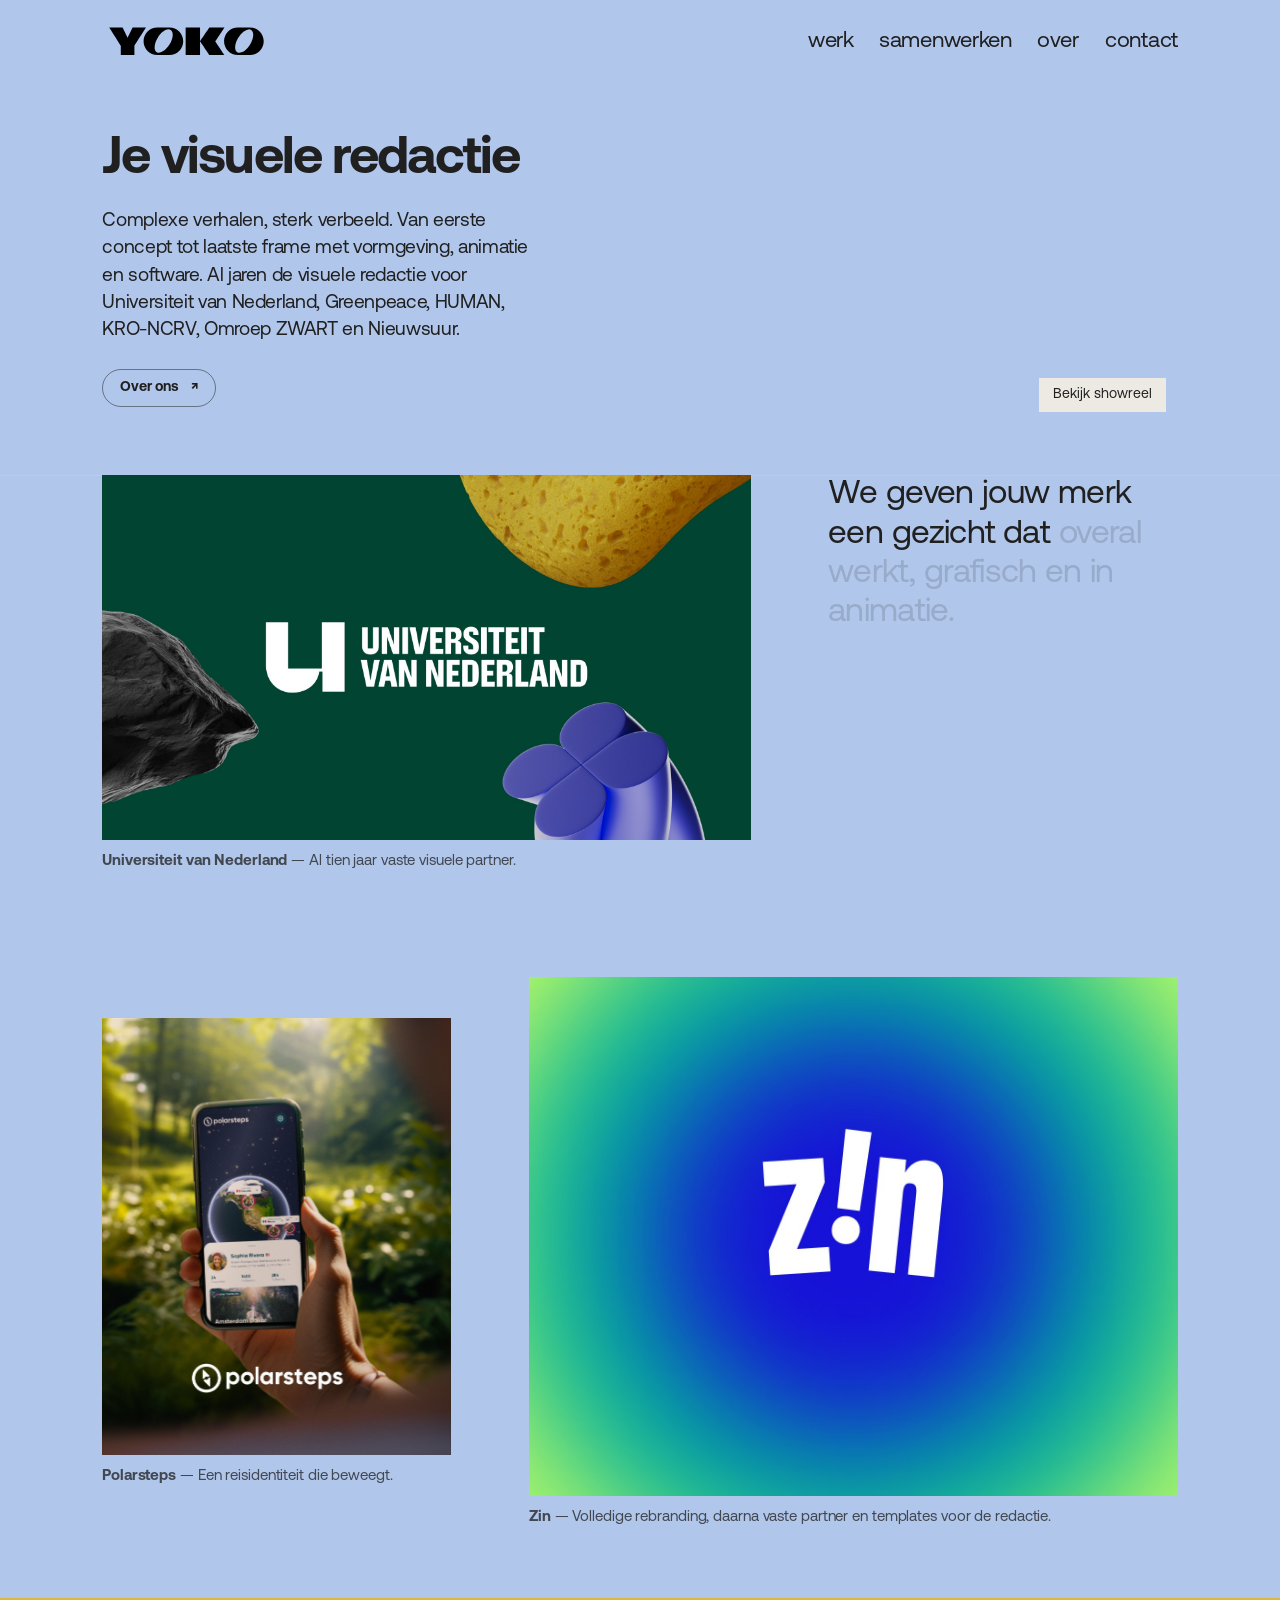
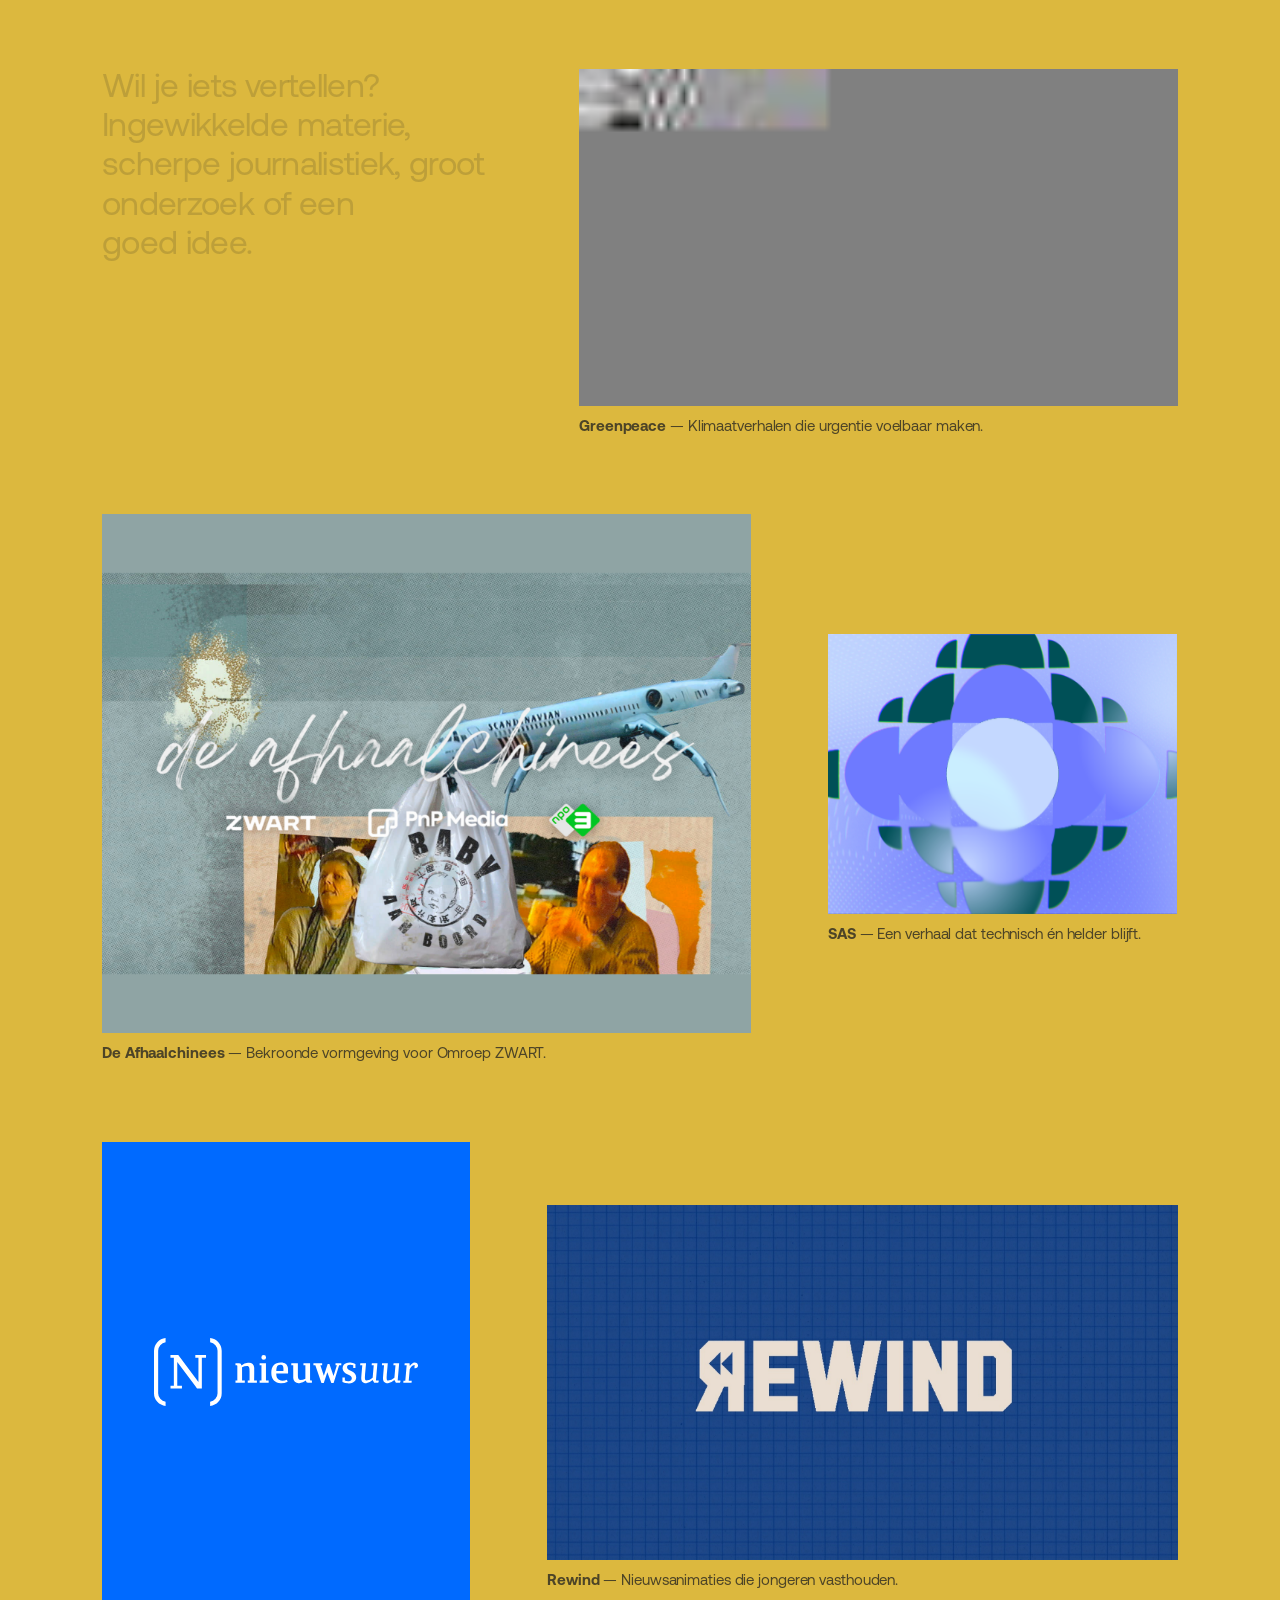
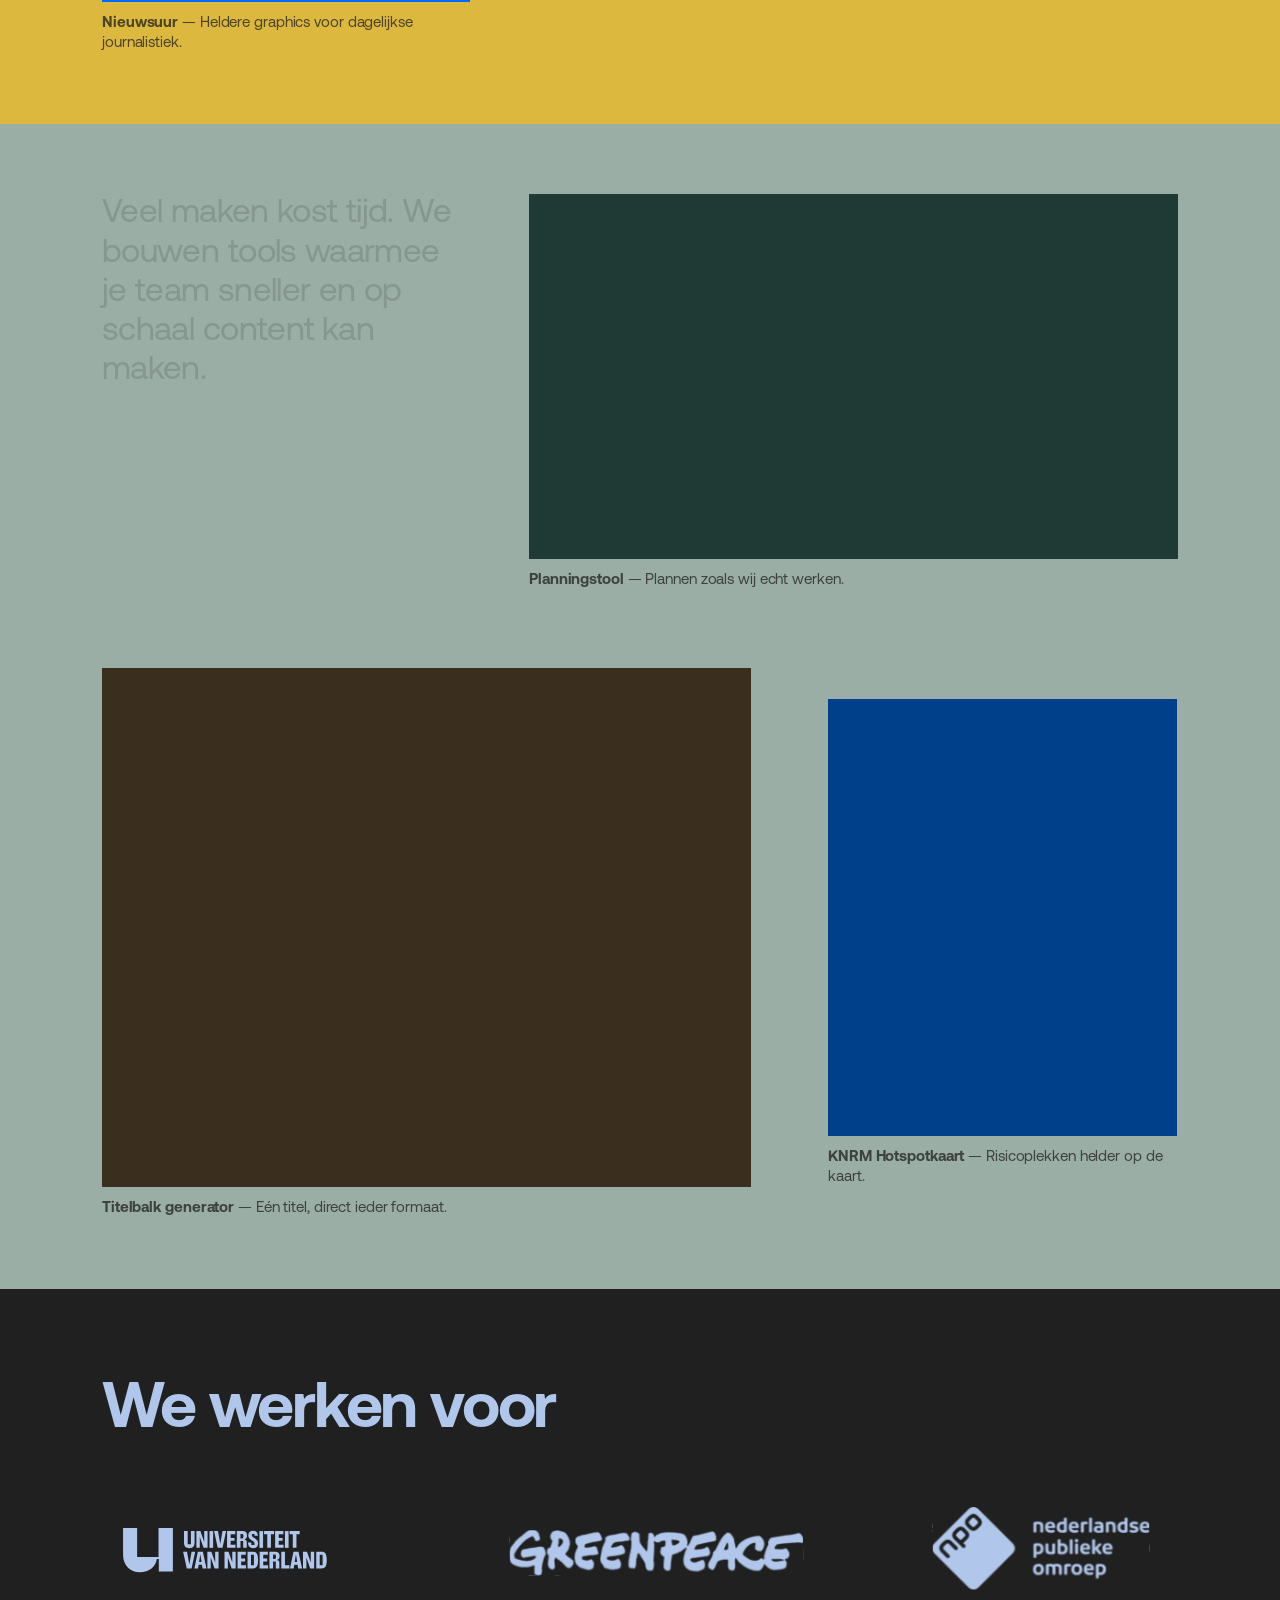
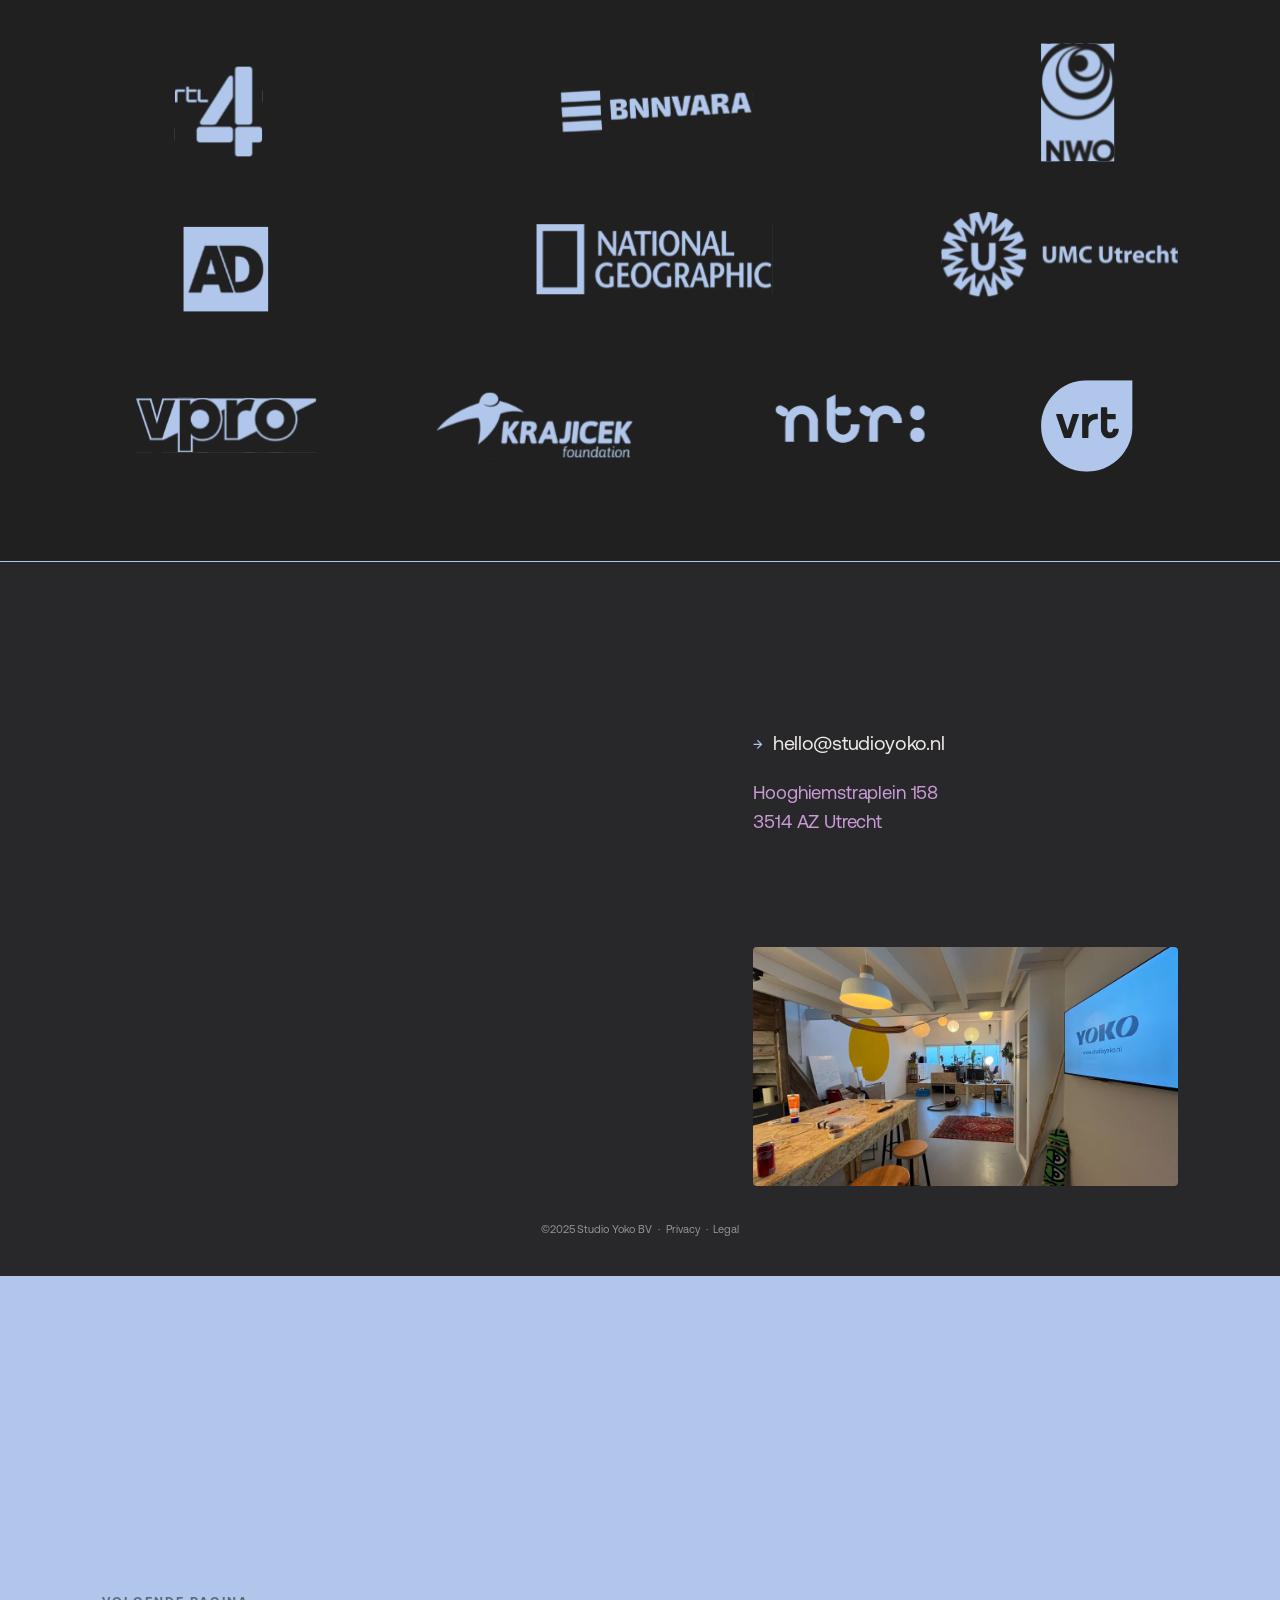
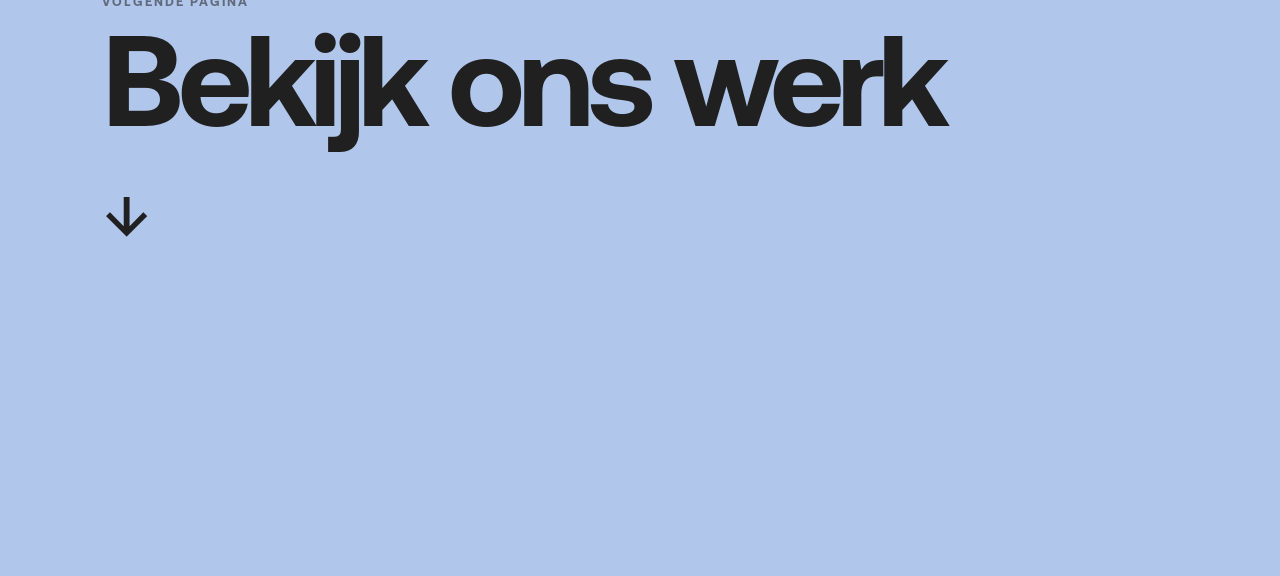
==== commit d80c51e0: "Match SAS hover to header and remove construction fallback sitewide" ====
--- a/index.html
+++ b/index.html
@@ -8,7 +8,7 @@
     <link rel="icon" type="image/svg+xml" href="assets/favicon.svg">
     <link rel="icon" type="image/png" href="assets/favicon.png">
     <link rel="apple-touch-icon" href="assets/apple-touch-icon.png">
-    <link rel="stylesheet" href="css/style.css?v=179">
+    <link rel="stylesheet" href="css/style.css?v=186">
     <link rel="stylesheet" href="css/nav-desktop.css?v=8">
     <style>
         .home-work-intro__body--continuous { max-width: none; }
@@ -191,7 +191,9 @@
                 <a class="ch__item js-fade" data-case-id="sas" href="sas.html">
                     <div class="ch__media ch__media--swap">
                         <img src="assets/cases/sas-default.png" alt="SAS">
-                        <img class="ch__swap-hover" src="assets/cases/sas-hover.png" alt="" aria-hidden="true">
+                        <video class="ch__swap-hover" data-lazy-autoplay muted loop playsinline preload="none" poster="assets/cases/sas/animation-04.webp" aria-label="SAS-ICU, abstracte vormen in animatie">
+                            <source data-src="assets/cases/sas/animation-04.mp4" type="video/mp4">
+                        </video>
                     </div>
                     <span class="ch__client"><strong>SAS</strong> — Een verhaal dat technisch én helder blijft.</span>
                 </a>
@@ -314,7 +316,7 @@
 
     </div><!-- /.page-flow -->
 
-    <script src="data/cases.js?v=7"></script>
+    <script src="data/cases.js?v=8"></script>
     <script>window.YOKO_CONFIG = { mode: 'homepage', maxItems: 12 };</script>
     <script src="js/lottie.min.js?v=1"></script>
     <script src="js/main.js?v=51"></script>
--- a/css/style.css
+++ b/css/style.css
@@ -874,18 +874,6 @@
     background: var(--dark);
     width: 100%;
 }
-.work-item__media::before {
-    content: "🚧";
-    position: absolute;
-    inset: 0;
-    display: flex;
-    align-items: center;
-    justify-content: center;
-    font-size: clamp(48px, 6vw, 96px);
-    color: var(--accent);
-    background: repeating-linear-gradient(45deg, rgba(0,0,0,0.06) 0 14px, rgba(0,0,0,0) 14px 28px);
-    z-index: 0;
-}
 
 /* Aspect ratios — uniform per rij zodat items netjes uitlijnen */
 .work-item[data-size="full"]   .work-item__media { aspect-ratio: 16/7; }
